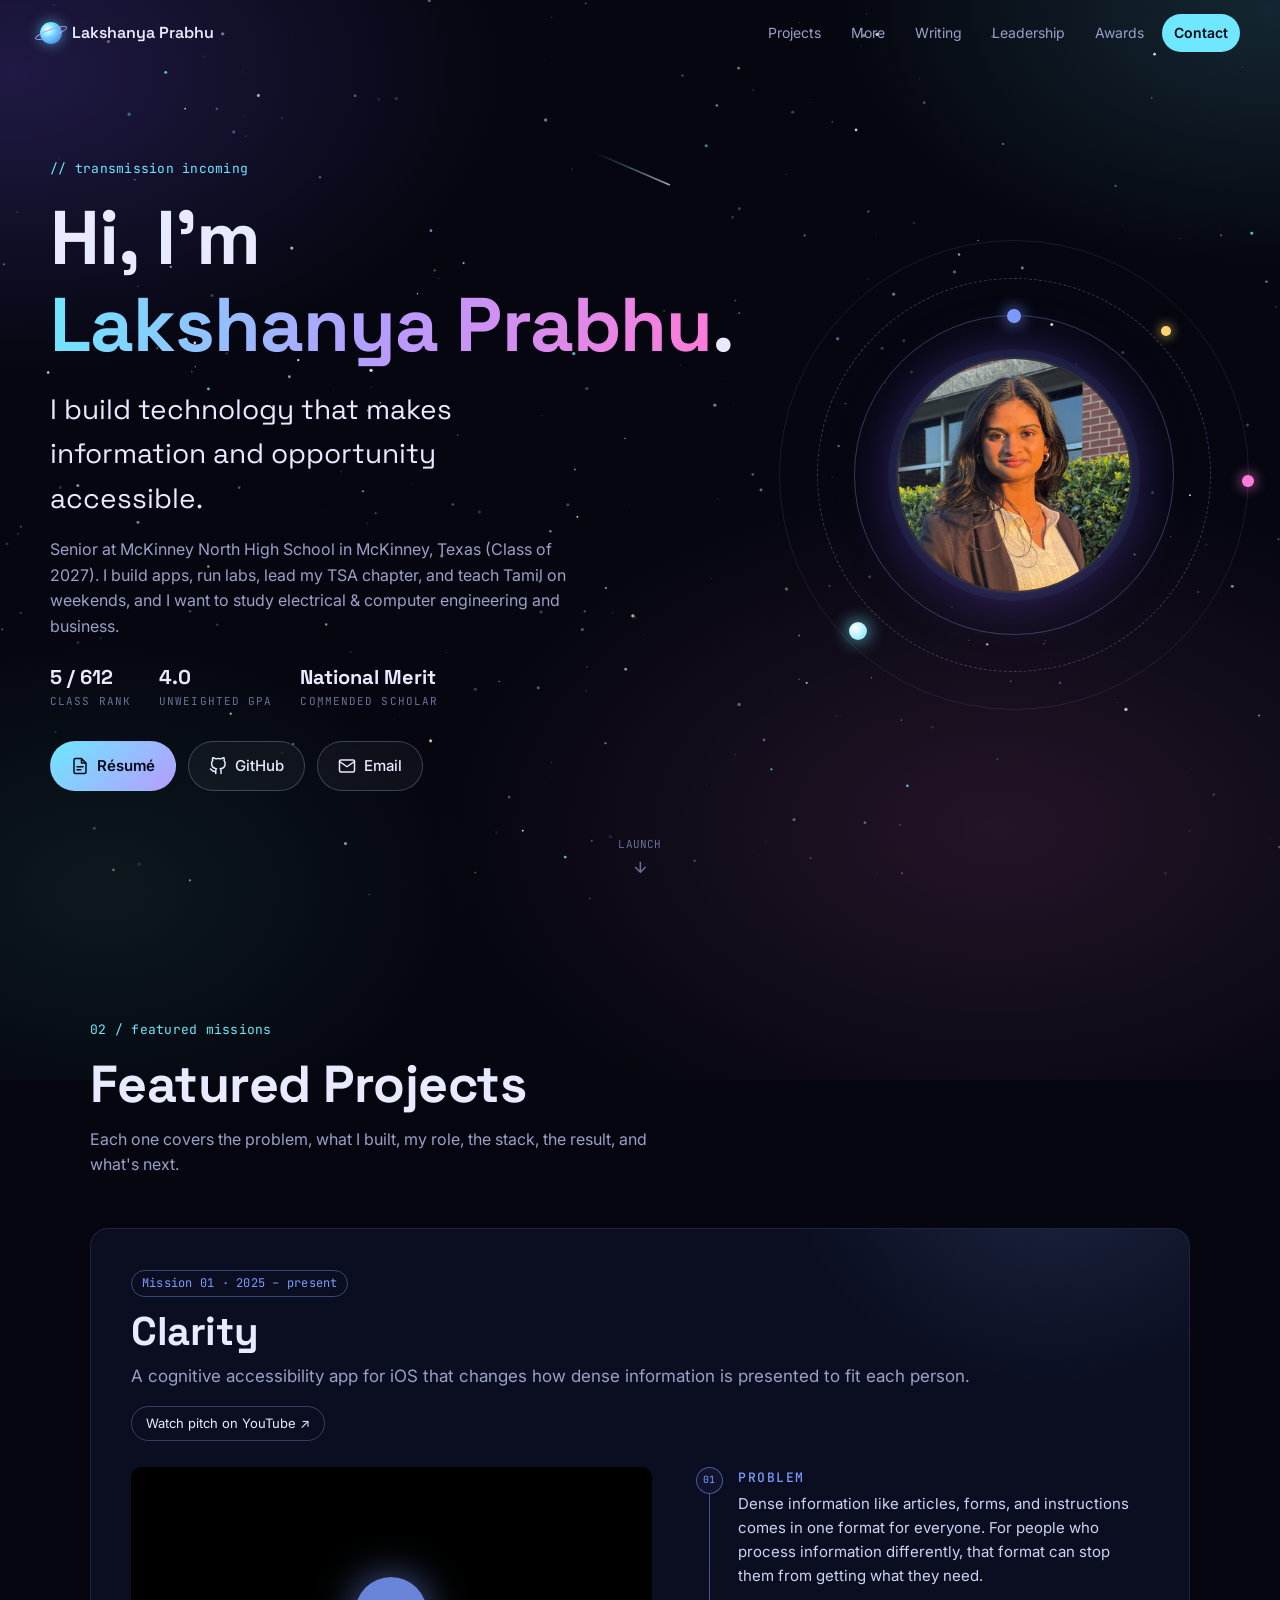
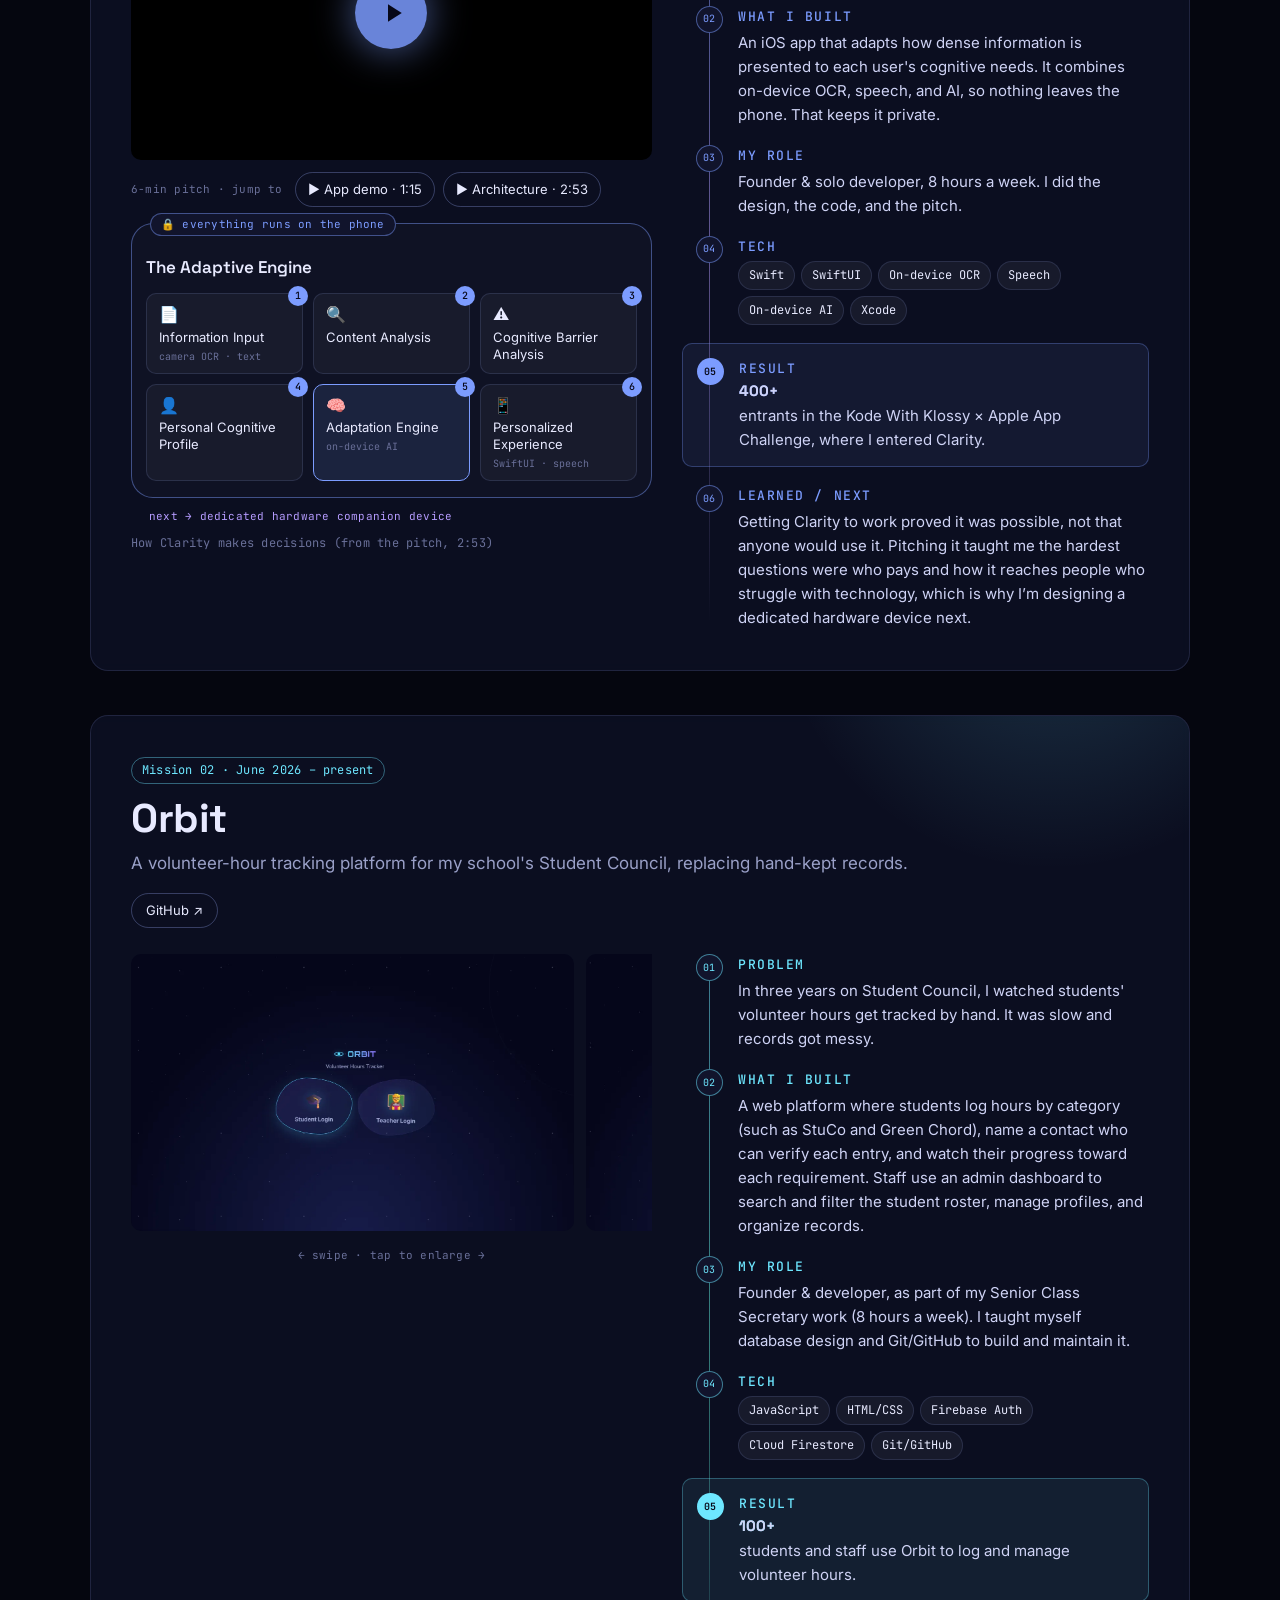
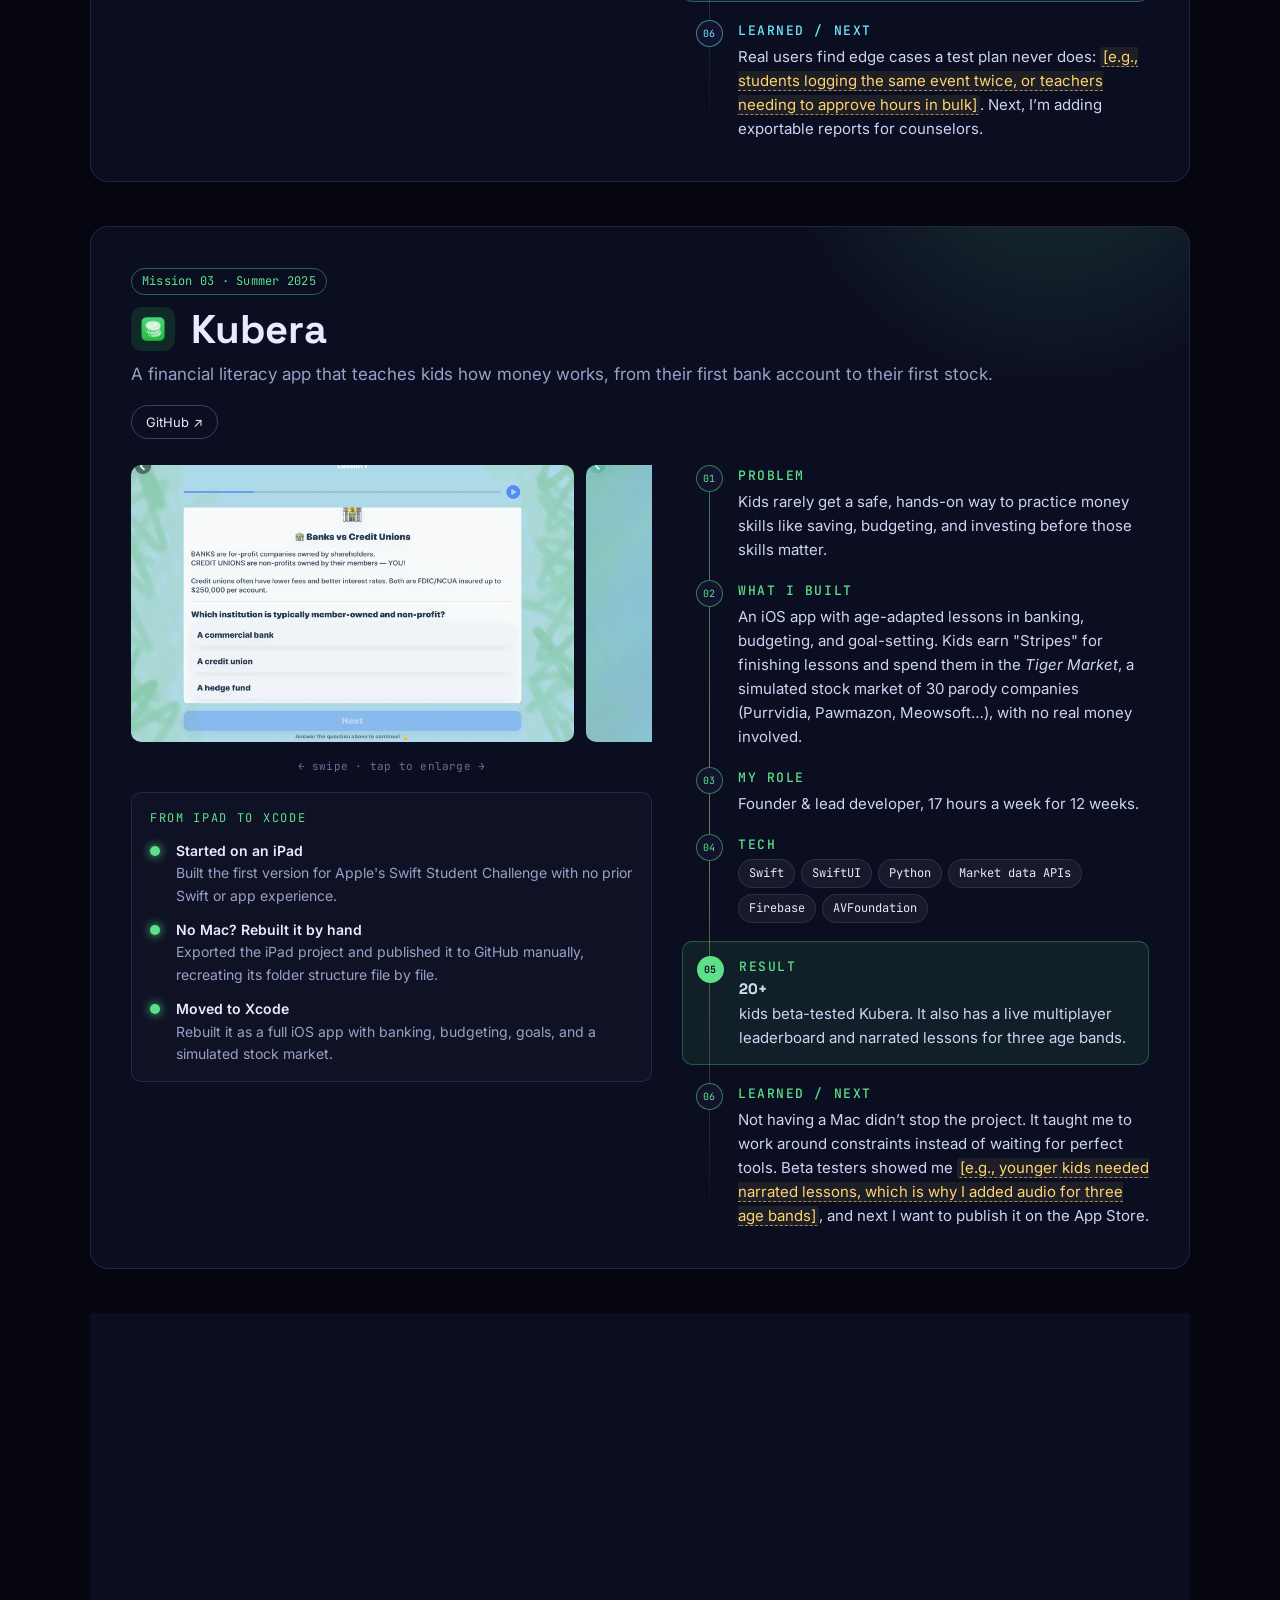
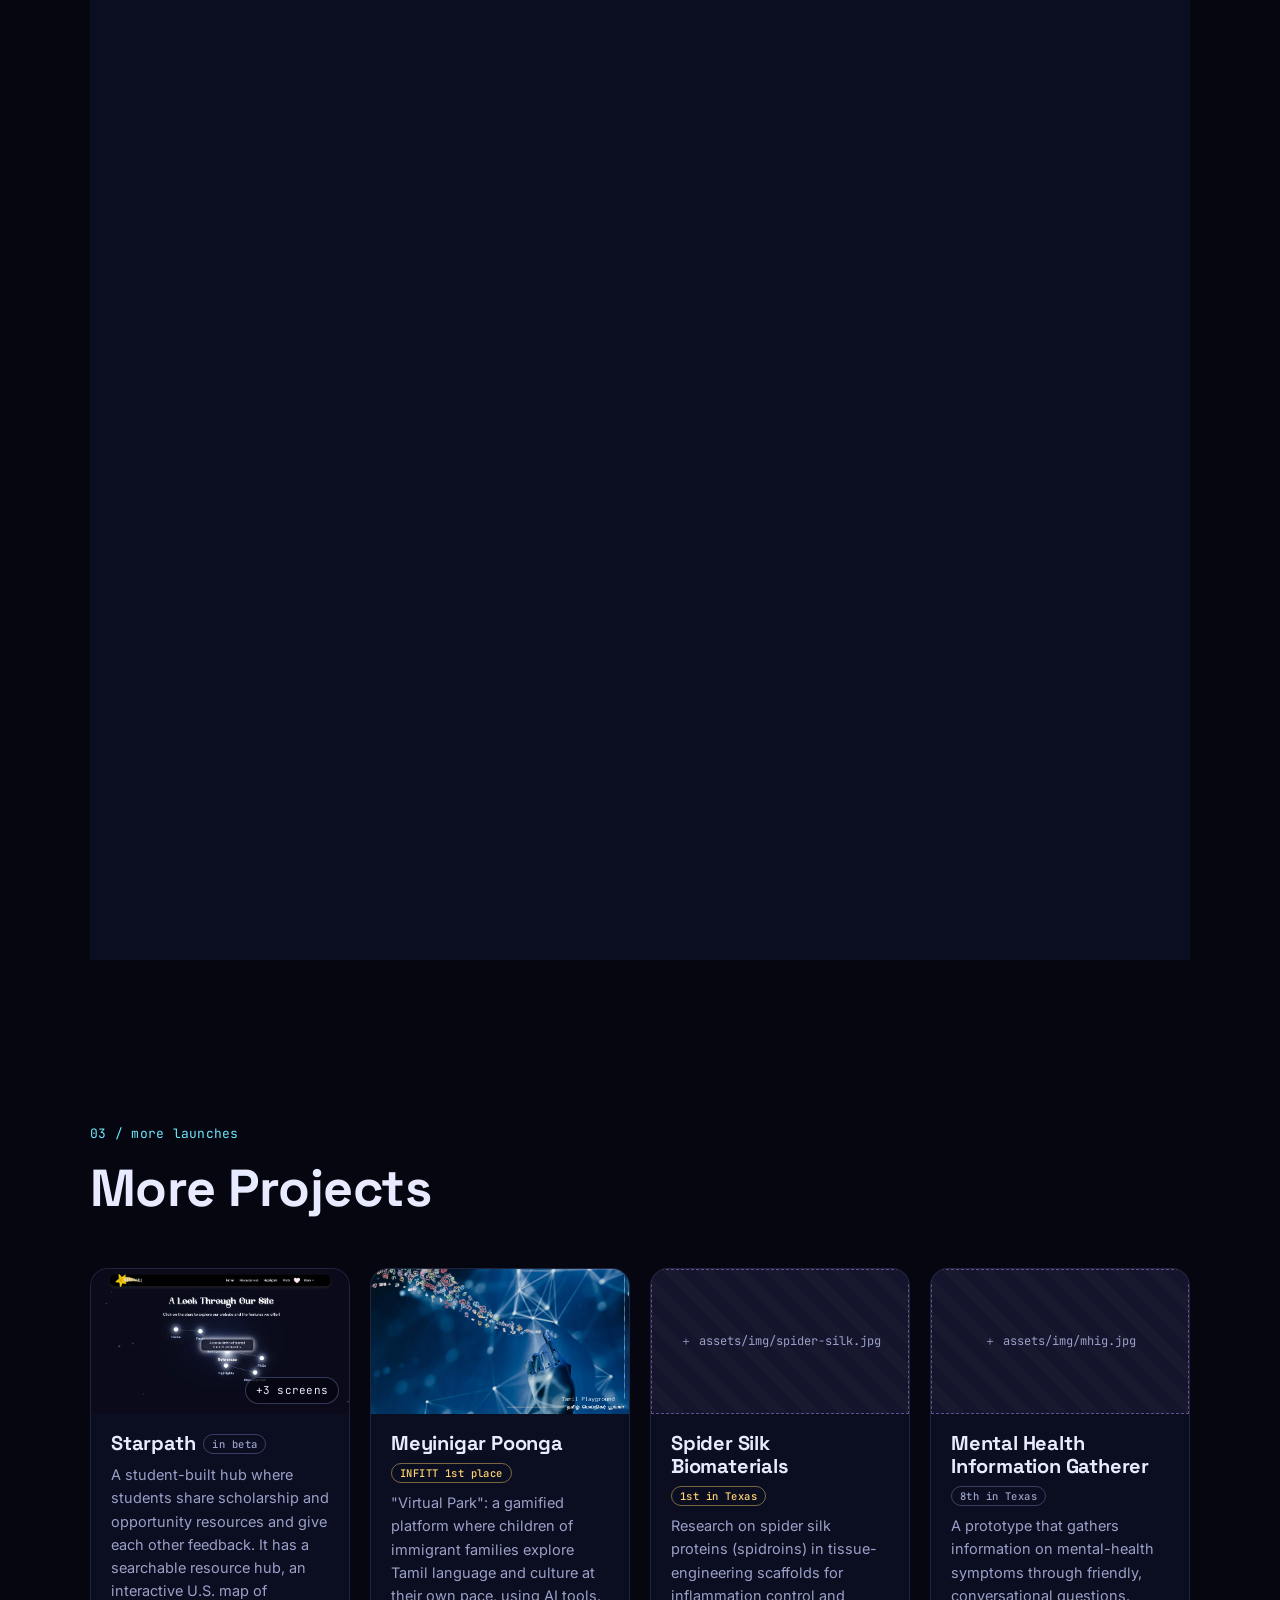
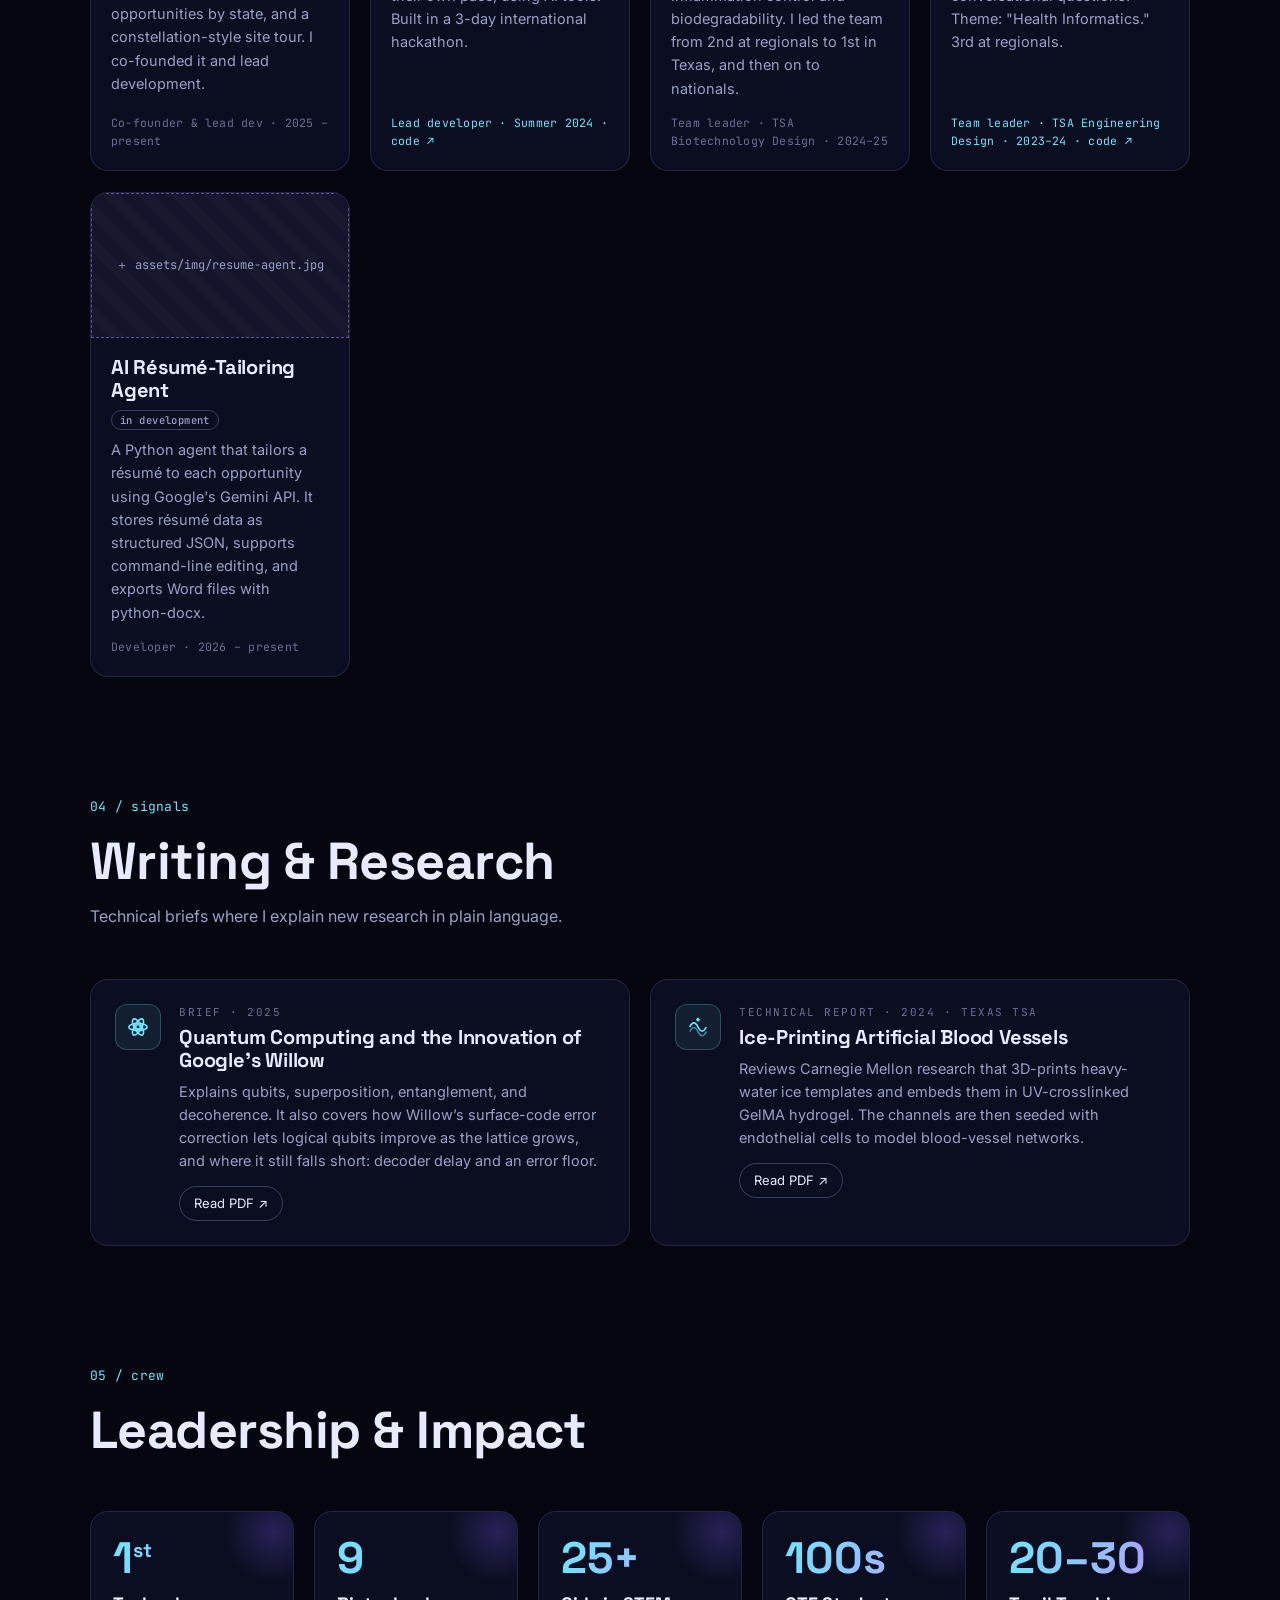
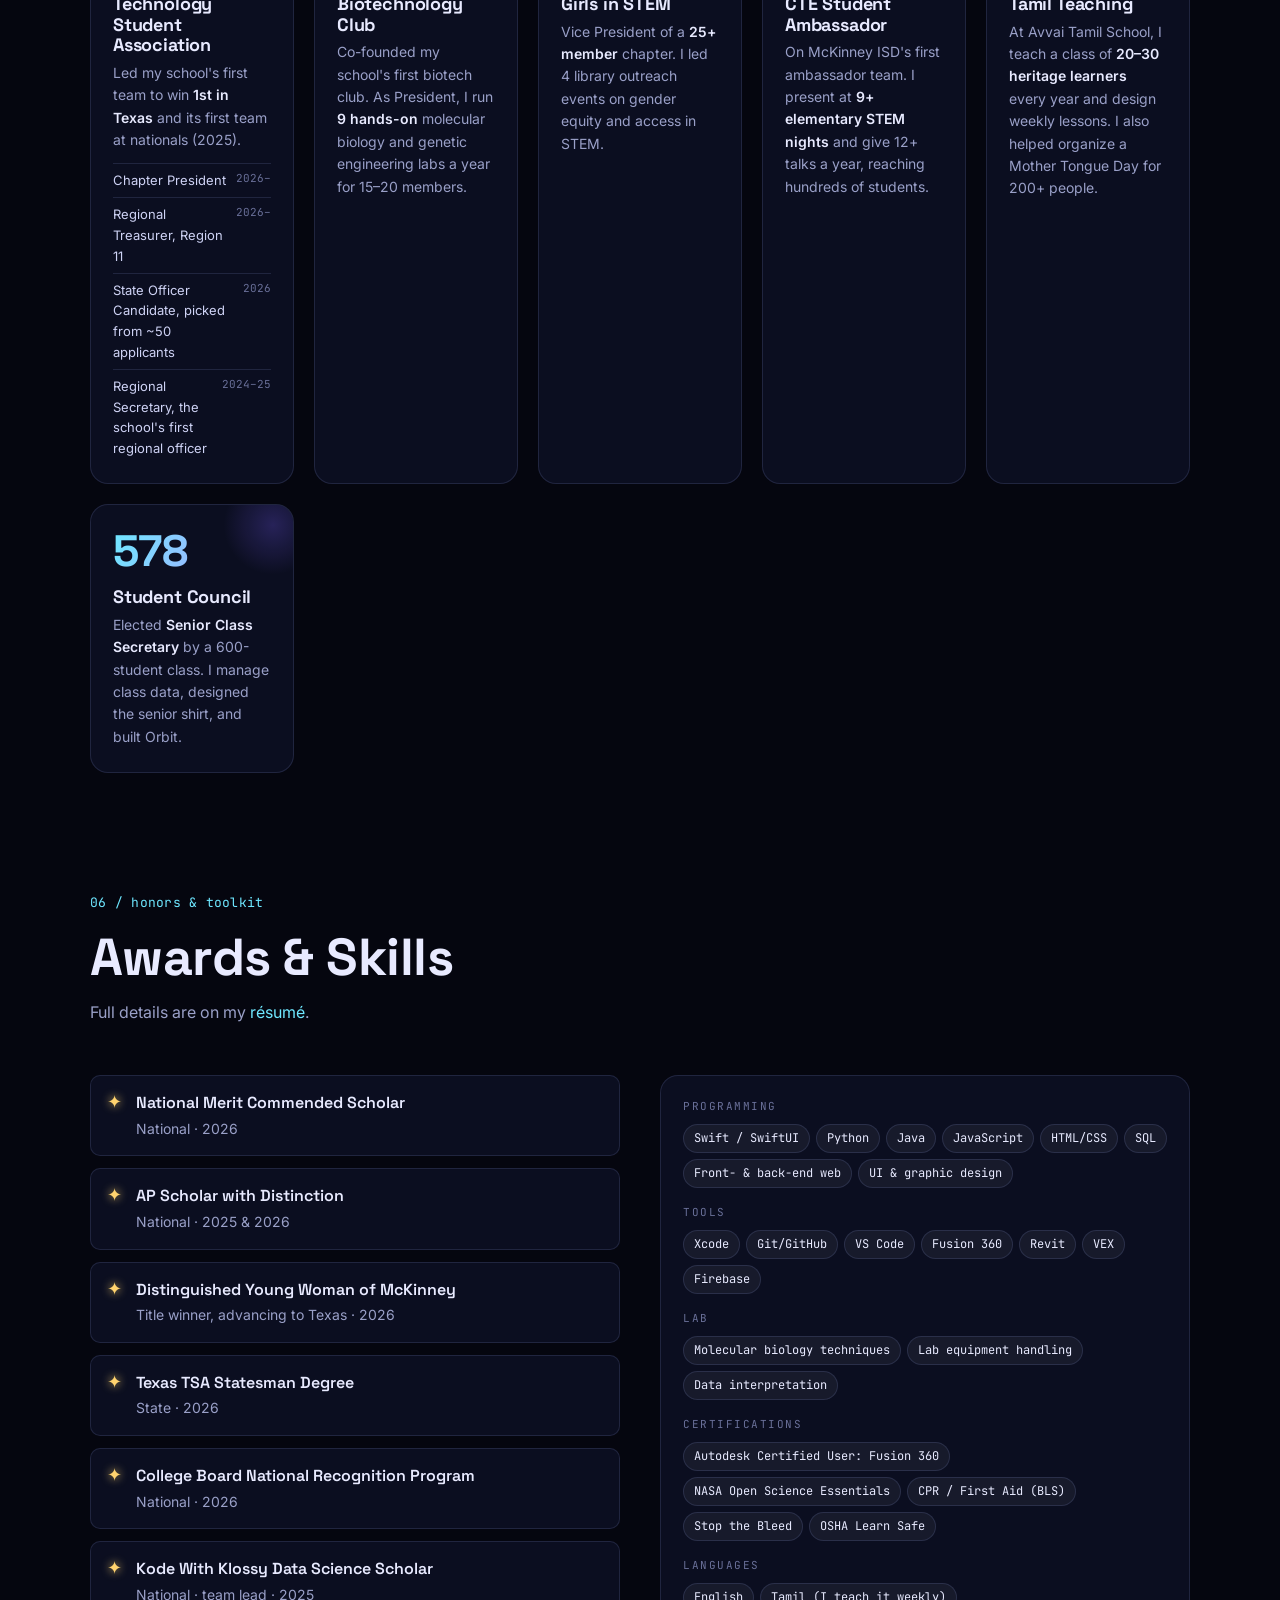
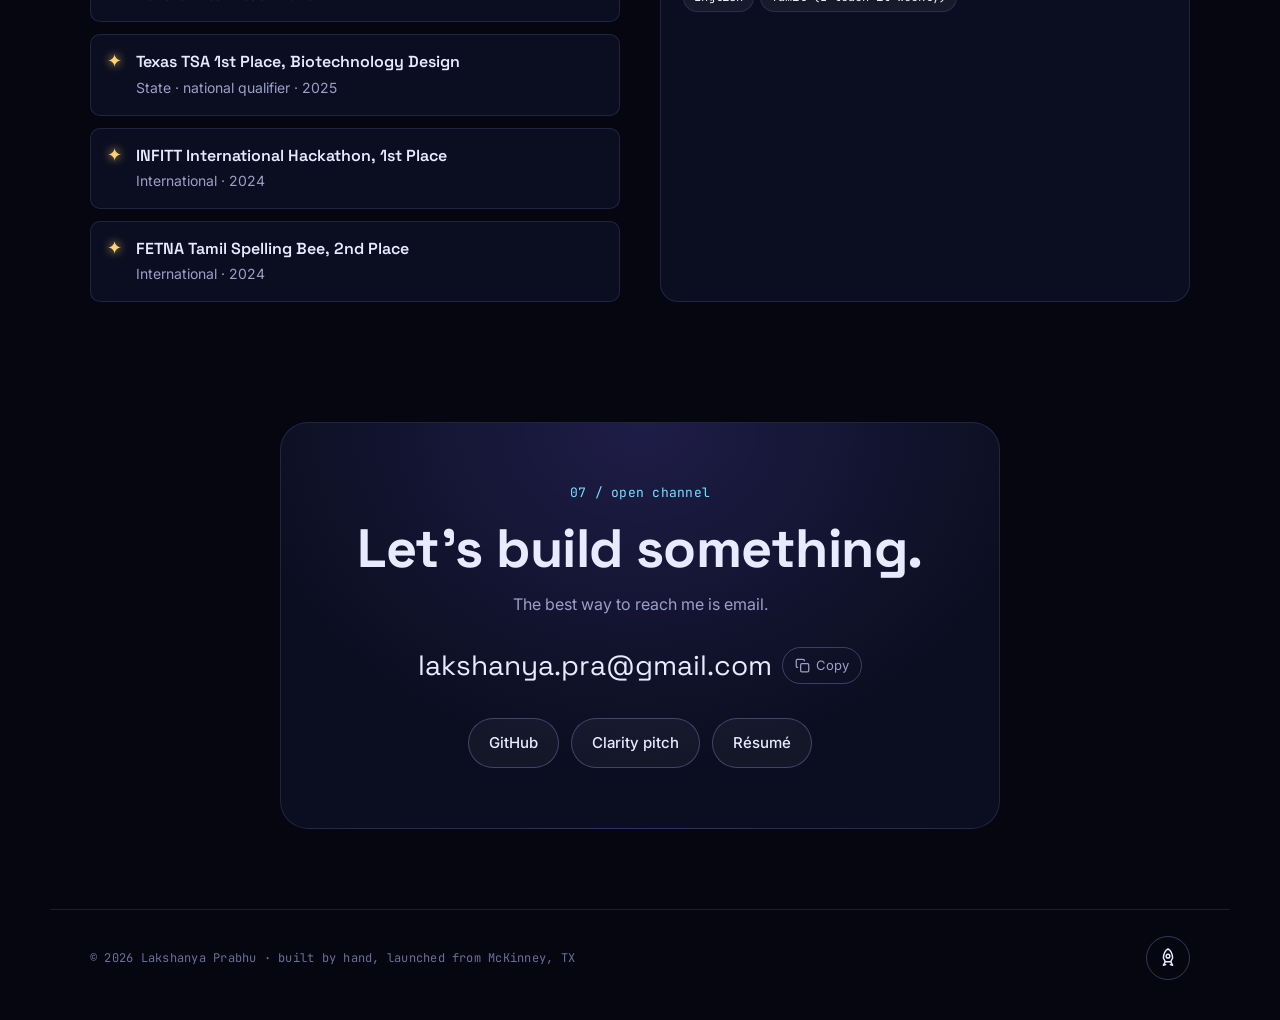
==== index.html @ 1b70d80b "ver1" ====
<!doctype html>
<html lang="en">
<head>
  <meta charset="utf-8" />
  <meta name="viewport" content="width=device-width, initial-scale=1" />
  <title>Lakshanya Prabhu · Portfolio</title>
  <meta name="description" content="Lakshanya Prabhu builds technology that makes information and opportunity accessible: Clarity, Orbit, Kubera, and more." />
  <meta property="og:title" content="Lakshanya Prabhu · Portfolio" />
  <meta property="og:description" content="I build technology that makes information and opportunity accessible." />
  <meta property="og:image" content="assets/img/og-cover.jpg" />
  <meta name="theme-color" content="#05060f" />
  <link rel="icon" href="data:image/svg+xml,<svg xmlns='http://www.w3.org/2000/svg' viewBox='0 0 32 32'><circle cx='16' cy='16' r='7' fill='%236ee7ff'/><ellipse cx='16' cy='16' rx='14' ry='4.5' fill='none' stroke='%23b69cff' stroke-width='2' transform='rotate(-20 16 16)'/></svg>" />
  <link rel="preconnect" href="https://fonts.googleapis.com" />
  <link rel="preconnect" href="https://fonts.gstatic.com" crossorigin />
  <link href="https://fonts.googleapis.com/css2?family=Space+Grotesk:wght@400;500;600;700&family=Inter:wght@400;500;600&family=JetBrains+Mono:wght@400;500&display=swap" rel="stylesheet" />
  <link rel="stylesheet" href="style.css" />
</head>
<body>
  <!--
    ============================================================
    HOW TO FINISH THIS
    ------------------------------------------------------------
    • Anything in <span class="todo">[brackets]</span> still needs you.
      Replace the text and delete the span wrapper.
      (Ctrl+F for  class="todo"  to find every one.)
    • Images: drop files into assets/img/ using the names in each
      <img src="...">. Until a file exists, the page shows a dashed
      placeholder labeled with the file name it expects.
    • PDFs go in assets/docs/ (resume.pdf, willow-brief.pdf, ...)
    ============================================================
  -->

  <canvas id="starfield" aria-hidden="true"></canvas>
  <div class="nebula" aria-hidden="true"></div>
  <div class="progress" aria-hidden="true"><span></span></div>

  <a class="skip" href="#projects">Skip to projects</a>

  <!-- ================= NAV ================= -->
  <header class="nav" id="nav">
    <a href="#about" class="brand" aria-label="Back to top">
      <span class="brand-planet"></span>
      <span class="brand-name">Lakshanya Prabhu</span>
    </a>
    <button class="nav-toggle" aria-label="Open menu" aria-expanded="false" aria-controls="nav-links">
      <span></span><span></span><span></span>
    </button>
    <nav id="nav-links" class="nav-links">
      <a href="#projects">Projects</a>
      <a href="#more">More</a>
      <a href="#writing">Writing</a>
      <a href="#leadership">Leadership</a>
      <a href="#awards">Awards</a>
      <a href="#contact" class="nav-cta">Contact</a>
    </nav>
  </header>

  <main>
    <!-- ================= 1. ABOUT / HERO ================= -->
    <section id="about" class="hero">
      <div class="hero-inner">
        <div class="hero-text">
          <p class="eyebrow mono">// transmission incoming</p>
          <h1>Hi, I'm <span class="grad">Lakshanya&nbsp;Prabhu</span>.</h1>
          <p class="tagline">I build technology that makes information and opportunity accessible.</p>
          <p class="hero-sub">
            Senior at McKinney North High School in McKinney, Texas (Class of 2027). I build apps, run labs,
            lead my TSA chapter, and teach Tamil on weekends, and I want to study electrical &amp; computer engineering and business.
          </p>
          <ul class="hero-stats">
            <li><strong>5 / 612</strong><span>class rank</span></li>
            <li><strong>4.0</strong><span>unweighted GPA</span></li>
            <li><strong>National Merit</strong><span>Commended Scholar</span></li>
          </ul>
          <div class="hero-buttons">
            <a class="btn btn-primary" href="assets/docs/resume.pdf" target="_blank" rel="noopener">
              <svg viewBox="0 0 24 24" aria-hidden="true"><path d="M14 2H6a2 2 0 0 0-2 2v16a2 2 0 0 0 2 2h12a2 2 0 0 0 2-2V8zM14 2v6h6M8 13h8M8 17h5"/></svg>
              Résumé
            </a>
            <a class="btn" href="https://github.com/Lakshanya-P" target="_blank" rel="noopener">
              <svg viewBox="0 0 24 24" aria-hidden="true"><path d="M9 19c-5 1.5-5-2.5-7-3m14 6v-3.87a3.37 3.37 0 0 0-.94-2.61c3.14-.35 6.44-1.54 6.44-7A5.44 5.44 0 0 0 20 4.77 5.07 5.07 0 0 0 19.91 1S18.73.65 16 2.48a13.38 13.38 0 0 0-7 0C6.27.65 5.09 1 5.09 1A5.07 5.07 0 0 0 5 4.77a5.44 5.44 0 0 0-1.5 3.78c0 5.42 3.3 6.61 6.44 7A3.37 3.37 0 0 0 9 18.13V22"/></svg>
              GitHub
            </a>
            <a class="btn" href="mailto:lakshanya.pra@gmail.com">
              <svg viewBox="0 0 24 24" aria-hidden="true"><path d="M4 4h16a2 2 0 0 1 2 2v12a2 2 0 0 1-2 2H4a2 2 0 0 1-2-2V6a2 2 0 0 1 2-2z"/><path d="m22 6-10 7L2 6"/></svg>
              Email
            </a>
          </div>
        </div>

        <div class="hero-visual">
          <div class="orbit-system">
            <div class="ring ring-1"><span class="moon m1" title="Clarity"></span></div>
            <div class="ring ring-2"><span class="moon m2" title="Orbit"></span><span class="moon m3" title="Kubera"></span></div>
            <div class="ring ring-3"><span class="moon m4" title="Starpath"></span></div>
            <div class="frame avatar" data-file="assets/img/profile.jpg" data-initials="LP">
              <img src="assets/img/profile.jpg" alt="Lakshanya Prabhu" width="400" height="400" />
            </div>
          </div>
        </div>
      </div>
      <a href="#projects" class="scroll-cue" aria-label="Scroll to projects">
        <span class="mono">launch</span>
        <svg viewBox="0 0 24 24" aria-hidden="true"><path d="M12 5v14M5 12l7 7 7-7"/></svg>
      </a>
    </section>

    <!-- ================= 2. FEATURED PROJECTS ================= -->
    <section id="projects" class="section">
      <div class="section-head reveal">
        <p class="eyebrow mono">02 / featured missions</p>
        <h2>Featured Projects</h2>
        <p class="section-sub">Each one covers the problem, what I built, my role, the stack, the result, and what's next.</p>
      </div>

      <!-- ---------- CLARITY ---------- -->
      <article class="case reveal" id="clarity" style="--accent:#7c9cff; --accent-2:#b69cff">
        <header class="case-head">
          <span class="mission mono">Mission 01 · 2025 – present</span>
          <h3>Clarity</h3>
          <p class="case-tag">A cognitive accessibility app for iOS that changes how dense information is presented to fit each person.</p>
          <div class="case-links">
            <a href="https://youtu.be/xhVOcf4qCKo" class="link-pill" target="_blank" rel="noopener">Watch pitch on YouTube ↗</a>
          </div>
        </header>

        <div class="case-body">
          <div class="case-media">
            <div class="frame video" data-youtube="xhVOcf4qCKo" aria-label="Clarity pitch and demo video">
              <button class="play" aria-label="Play Clarity pitch and demo">
                <svg viewBox="0 0 24 24"><path d="M8 5v14l11-7z"/></svg>
              </button>
            </div>
            <div class="chapters" role="group" aria-label="Jump to a part of the video">
              <span class="mono">6-min pitch · jump to</span>
              <button class="chapter" data-target="#clarity .video" data-start="75">▶ App demo · 1:15</button>
              <button class="chapter" data-target="#clarity .video" data-start="173">▶ Architecture · 2:53</button>
            </div>

            <!-- Architecture, drawn from the pitch. Swap for a screenshot of your slide if you prefer:
                 <div class="frame zoomable" data-file="assets/img/clarity-architecture.png"><img src="assets/img/clarity-architecture.png" alt="..."></div> -->
            <figure class="arch" aria-label="Clarity architecture: all processing stays on the phone">
              <div class="arch-device">
                <span class="arch-lock mono">🔒 everything runs on the phone</span>
                <p class="arch-title">The Adaptive Engine</p>
                <ol class="arch-steps">
                  <li><span>📄</span>Information Input<small>camera OCR · text</small></li>
                  <li><span>🔍</span>Content Analysis</li>
                  <li><span>⚠️</span>Cognitive Barrier Analysis</li>
                  <li><span>👤</span>Personal Cognitive Profile</li>
                  <li class="hl"><span>🧠</span>Adaptation Engine<small>on-device AI</small></li>
                  <li><span>📱</span>Personalized Experience<small>SwiftUI · speech</small></li>
                </ol>
              </div>
              <div class="arch-next mono">next → dedicated hardware companion device</div>
              <figcaption class="mono">How Clarity makes decisions (from the pitch, 2:53)</figcaption>
            </figure>
          </div>

          <ol class="log">
            <li><h4>Problem</h4><p>Dense information like articles, forms, and instructions comes in one format for everyone. For people who process information differently, that format can stop them from getting what they need.</p></li>
            <li><h4>What I built</h4><p>An iOS app that adapts how dense information is presented to each user's cognitive needs. It combines on-device OCR, speech, and AI, so nothing leaves the phone. That keeps it private.</p></li>
            <li><h4>My role</h4><p>Founder &amp; solo developer, 8 hours a week. I did the design, the code, and the pitch.</p></li>
            <li><h4>Tech</h4>
              <ul class="chips"><li>Swift</li><li>SwiftUI</li><li>On-device OCR</li><li>Speech</li><li>On-device AI</li><li>Xcode</li></ul>
            </li>
            <li class="result">
              <h4>Result</h4>
              <p class="stat"><span data-count="400">400</span>+</p>
              <p>entrants in the Kode With Klossy × Apple App Challenge, where I entered Clarity.</p>
            </li>
            <li><h4>Learned / next</h4><p>Getting Clarity to work proved it was possible, not that anyone would use it. Pitching it taught me the hardest questions were who pays and how it reaches people who struggle with technology, which is why I’m designing a dedicated hardware device next.</p></li>
          </ol>
        </div>
      </article>

      <!-- ---------- ORBIT ---------- -->
      <article class="case reveal" id="orbit" style="--accent:#6ee7ff; --accent-2:#5eead4">
        <header class="case-head">
          <span class="mission mono">Mission 02 · June 2026 – present</span>
          <h3>Orbit</h3>
          <p class="case-tag">A volunteer-hour tracking platform for my school's Student Council, replacing hand-kept records.</p>
          <div class="case-links">
            <a href="https://github.com/Lakshanya-P/orbit" class="link-pill" target="_blank" rel="noopener">GitHub ↗</a>
          </div>
        </header>

        <div class="case-body">
          <div class="case-media">
            <div class="gallery" tabindex="0" aria-label="Orbit screenshots">
              <div class="frame zoomable" data-file="assets/img/orbit-landing.webp"><img src="assets/img/orbit-landing.webp" alt="Orbit landing page with Student Login and Teacher Login" loading="lazy" width="1600" height="843" /></div>
              <div class="frame zoomable" data-file="assets/img/orbit-student.webp"><img src="assets/img/orbit-student.webp" alt="Orbit student dashboard with progress rings for StuCo and Green Chord hours and submission history" loading="lazy" width="1600" height="833" /></div>
              <div class="frame zoomable" data-file="assets/img/orbit-log.webp"><img src="assets/img/orbit-log.webp" alt="Orbit Log Volunteer Hours form with category, event, date, hours, organization and verifying contact" loading="lazy" width="1600" height="861" /></div>
              <div class="frame zoomable" data-file="assets/img/orbit-admin.webp"><img src="assets/img/orbit-admin.webp" alt="Orbit admin student roster filtered by grade, with student names blurred for privacy" loading="lazy" width="1600" height="832" /></div>
            </div>
            <p class="gallery-hint mono">← swipe · tap to enlarge →</p>
          </div>

          <ol class="log">
            <li><h4>Problem</h4><p>In three years on Student Council, I watched students' volunteer hours get tracked by hand. It was slow and records got messy.</p></li>
            <li><h4>What I built</h4><p>A web platform where students log hours by category (such as StuCo and Green Chord), name a contact who can verify each entry, and watch their progress toward each requirement. Staff use an admin dashboard to search and filter the student roster, manage profiles, and organize records.</p></li>
            <li><h4>My role</h4><p>Founder &amp; developer, as part of my Senior Class Secretary work (8 hours a week). I taught myself database design and Git/GitHub to build and maintain it.</p></li>
            <li><h4>Tech</h4>
              <ul class="chips"><li>JavaScript</li><li>HTML/CSS</li><li>Firebase Auth</li><li>Cloud Firestore</li><li>Git/GitHub</li></ul>
            </li>
            <li class="result">
              <h4>Result</h4>
              <p class="stat"><span data-count="100">100</span>+</p>
              <p>students and staff use Orbit to log and manage volunteer hours.</p>
            </li>
            <li><h4>Learned / next</h4><p>Real users find edge cases a test plan never does: <span class="todo">[e.g., students logging the same event twice, or teachers needing to approve hours in bulk]</span>. Next, I’m adding exportable reports for counselors.</p></li>
          </ol>
        </div>
      </article>

      <!-- ---------- KUBERA ---------- -->
      <article class="case reveal" id="kubera" style="--accent:#5ee08a; --accent-2:#ffd36e">
        <header class="case-head">
          <span class="mission mono">Mission 03 · Summer 2025</span>
          <h3><img class="case-icon" src="assets/img/kubera-icon.png" alt="" width="44" height="44" /> Kubera</h3>
          <p class="case-tag">A financial literacy app that teaches kids how money works, from their first bank account to their first stock.</p>
          <div class="case-links">
            <a href="https://github.com/Lakshanya-P/kubera" class="link-pill" target="_blank" rel="noopener">GitHub ↗</a>
          </div>
        </header>

        <div class="case-body">
          <div class="case-media">
            <div class="gallery" tabindex="0" aria-label="Kubera screenshots">
              <div class="frame zoomable" data-file="assets/img/kubera-lesson.webp"><img src="assets/img/kubera-lesson.webp" alt="Kubera lesson: Banks vs Credit Unions with a quiz question" loading="lazy" width="1600" height="1078" /></div>
              <div class="frame zoomable" data-file="assets/img/kubera-market.webp"><img src="assets/img/kubera-market.webp" alt="Kubera Tiger Market: net worth in Stripes and trending parody stocks like Purrvidia and Netpurrix" loading="lazy" width="1600" height="1080" /></div>
              <div class="frame zoomable" data-file="assets/img/kubera-tutorial.webp"><img src="assets/img/kubera-tutorial.webp" alt="Kubera narrated tutorial explaining how to read stock trends and the one-day hold rule" loading="lazy" width="1600" height="1078" /></div>
              <div class="frame zoomable" data-file="assets/img/kubera-transactions.webp"><img src="assets/img/kubera-transactions.webp" alt="Kubera transactions screen with a guide explaining real balance tracking" loading="lazy" width="1600" height="1077" /></div>
              <div class="frame zoomable" data-file="assets/img/kubera-goals.webp"><img src="assets/img/kubera-goals.webp" alt="Kubera savings goals with a progress ring and new goal form" loading="lazy" width="1600" height="1081" /></div>
            </div>
            <p class="gallery-hint mono">← swipe · tap to enlarge →</p>

            <div class="story">
              <p class="story-title mono">From iPad to Xcode</p>
              <ol class="story-steps">
                <li><span class="dot"></span><strong>Started on an iPad</strong><span>Built the first version for Apple's Swift Student Challenge with no prior Swift or app experience.</span></li>
                <li><span class="dot"></span><strong>No Mac? Rebuilt it by hand</strong><span>Exported the iPad project and published it to GitHub manually, recreating its folder structure file by file.</span></li>
                <li><span class="dot"></span><strong>Moved to Xcode</strong><span>Rebuilt it as a full iOS app with banking, budgeting, goals, and a simulated stock market.</span></li>
              </ol>
            </div>
          </div>

          <ol class="log">
            <li><h4>Problem</h4><p>Kids rarely get a safe, hands-on way to practice money skills like saving, budgeting, and investing before those skills matter.</p></li>
            <li><h4>What I built</h4><p>An iOS app with age-adapted lessons in banking, budgeting, and goal-setting. Kids earn "Stripes" for finishing lessons and spend them in the <em>Tiger Market</em>, a simulated stock market of 30 parody companies (Purrvidia, Pawmazon, Meowsoft…), with no real money involved.</p></li>
            <li><h4>My role</h4><p>Founder &amp; lead developer, 17 hours a week for 12 weeks.</p></li>
            <li><h4>Tech</h4>
              <ul class="chips"><li>Swift</li><li>SwiftUI</li><li>Python</li><li>Market data APIs</li><li>Firebase</li><li>AVFoundation</li></ul>
            </li>
            <li class="result">
              <h4>Result</h4>
              <p class="stat"><span data-count="20">20</span>+</p>
              <p>kids beta-tested Kubera. It also has a live multiplayer leaderboard and narrated lessons for three age bands.</p>
            </li>
            <li><h4>Learned / next</h4><p>Not having a Mac didn’t stop the project. It taught me to work around constraints instead of waiting for perfect tools. Beta testers showed me <span class="todo">[e.g., younger kids needed narrated lessons, which is why I added audio for three age bands]</span>, and next I want to publish it on the App Store.</p></li>
          </ol>
        </div>
      </article>

      <!-- ---------- MARS ROVER ---------- -->
      <article class="case reveal" id="rover" style="--accent:#ff8a5c; --accent-2:#ff5f6d">
        <header class="case-head">
          <span class="mission mono">Mission 04 · 2025 – 2026 · TSA Engineering Design</span>
          <h3>Mars Rover Dust Mitigation</h3>
          <p class="case-tag">A Wimshurst-inspired electrostatic generator to keep Martian dust out of rover wheel axles. Competition theme: "Tools of Scientific Discovery."</p>
        </header>

        <div class="case-body">
          <div class="case-media">
            <!-- Simplified mechanism diagram. Replace with your own drawing by swapping this <figure>
                 for: <div class="frame zoomable" data-file="assets/img/rover-diagram.png"><img src="assets/img/rover-diagram.png" alt="..."></div> -->
            <figure class="diagram rover-diagram">
              <svg viewBox="0 0 520 300" role="img" aria-label="Diagram: a VEX motor drives two counter-rotating disks through a figure-eight belt; aluminum sectors on the disks build up charge that collectors pick up to create an electric field.">
                <defs>
                  <marker id="arr" viewBox="0 0 10 10" refX="8" refY="5" markerWidth="7" markerHeight="7" orient="auto-start-reverse"><path d="M0 0L10 5L0 10z" fill="#ff8a5c"/></marker>
                </defs>
                <!-- back disk -->
                <circle cx="190" cy="140" r="100" fill="none" stroke="#5b5f8f" stroke-width="2" stroke-dasharray="4 4"/>
                <!-- front disk -->
                <circle cx="180" cy="140" r="100" fill="rgba(255,138,92,0.06)" stroke="#ff8a5c" stroke-width="2"/>
                <g fill="#c9cde8" opacity=".85">
                  <rect x="176" y="48" width="8" height="26" rx="2"/>
                  <rect x="176" y="206" width="8" height="26" rx="2"/>
                  <rect x="88" y="136" width="26" height="8" rx="2"/>
                  <rect x="246" y="136" width="26" height="8" rx="2"/>
                  <rect x="114" y="70" width="8" height="26" rx="2" transform="rotate(-45 118 83)"/>
                  <rect x="238" y="184" width="8" height="26" rx="2" transform="rotate(-45 242 197)"/>
                  <rect x="238" y="70" width="8" height="26" rx="2" transform="rotate(45 242 83)"/>
                  <rect x="114" y="184" width="8" height="26" rx="2" transform="rotate(45 118 197)"/>
                </g>
                <circle cx="180" cy="140" r="10" fill="#11142c" stroke="#ff8a5c" stroke-width="2"/>
                <!-- rotation arrows -->
                <path d="M110 40 A110 110 0 0 1 250 40" fill="none" stroke="#ff8a5c" stroke-width="1.5" marker-end="url(#arr)"/>
                <path d="M260 250 A110 110 0 0 1 120 250" fill="none" stroke="#7c80b8" stroke-width="1.5" marker-end="url(#arr)"/>
                <!-- collectors -->
                <path d="M60 140 h28 M272 140 h30" stroke="#ffd36e" stroke-width="3"/>
                <circle cx="50" cy="140" r="9" fill="#ffd36e"/>
                <circle cx="312" cy="140" r="9" fill="#ffd36e"/>
                <path d="M62 128 q125 -40 238 0" fill="none" stroke="#6ee7ff" stroke-width="1.2" stroke-dasharray="3 5"/>
                <path d="M62 152 q125 40 238 0" fill="none" stroke="#6ee7ff" stroke-width="1.2" stroke-dasharray="3 5"/>
                <!-- belt + motor -->
                <path d="M180 140 C 300 100, 380 230, 440 200 C 470 185, 470 160, 440 150 C 380 130, 300 190, 190 140" fill="none" stroke="#9aa0c8" stroke-width="1.5"/>
                <rect x="420" y="150" width="62" height="52" rx="8" fill="#11142c" stroke="#9aa0c8" stroke-width="1.5"/>
                <circle cx="440" cy="176" r="8" fill="none" stroke="#ff8a5c" stroke-width="2"/>
                <!-- labels -->
                <g font-family="JetBrains Mono, monospace" font-size="11" fill="#c9cde8">
                  <text x="330" y="40">counter-rotating disks</text>
                  <text x="330" y="56" fill="#9aa0c8">(front + back)</text>
                  <text x="6" y="64" fill="#9aa0c8">aluminum sectors ↘</text>
                  <text x="20" y="176" fill="#ffd36e">collector</text>
                  <text x="292" y="176" fill="#ffd36e">collector</text>
                  <text x="128" y="290" fill="#6ee7ff">electric field between collectors</text>
                  <text x="420" y="222">VEX motor</text>
                  <text x="356" y="112" fill="#9aa0c8">figure-8 belt</text>
                  <text x="356" y="126" fill="#9aa0c8">(3D-printed pulleys)</text>
                </g>
              </svg>
              <figcaption class="mono">How it works (simplified). The figure-8 belt spins the disks in opposite directions.</figcaption>
            </figure>
            <div class="gallery tiles" aria-label="Rover design process photos">
              <div class="frame zoomable" data-file="assets/img/rover-sketch.webp"><img src="assets/img/rover-sketch.webp" alt="Hand-drawn early sketch of the generator: CD-sized disk on a center axle between two supports, with dimensions and a question mark over the drive" loading="lazy" width="1200" height="1600" /></div>
              <div class="frame zoomable" data-file="assets/img/rover-v1.jpg: first prototype"><img src="assets/img/rover-v1.jpg" alt="First prototype (v1)" loading="lazy" /></div>
              <div class="frame zoomable" data-file="assets/img/rover-v2.jpg: final prototype"><img src="assets/img/rover-v2.jpg" alt="Final prototype" loading="lazy" /></div>
            </div>
            <p class="gallery-hint mono">sketch → v1 → final · tap to enlarge</p>
          </div>

          <ol class="log">
            <li><h4>Problem</h4><p>Martian dust gets into rover wheel axles, where it wears down moving parts on missions that can't be repaired.</p></li>
            <li><h4>What I built</h4><p>A Wimshurst-inspired electrostatic generator with counter-rotating disks carrying aluminum sectors. A VEX motor drives them through 3D-printed pulleys and a figure-eight belt.</p></li>
            <li><h4>My role</h4><p>Team leader &amp; prototype engineer: I led the design and built the prototype.</p></li>
            <li><h4>Tech</h4>
              <ul class="chips"><li>Electrostatics</li><li>Wimshurst machine</li><li>VEX motor</li><li>3D printing</li><li>Belt drive</li></ul>
            </li>
            <li class="result">
              <h4>Result</h4>
              <p class="stat"><span data-count="3">3</span> fixes</p>
              <p>to spacing, collectors, and isolation turned a low-charge first build into a prototype that generated an electric field. That showed the charge-generation mechanism works.</p>
            </li>
            <li><h4>Learned / next</h4><p>A machine that spins isn’t the same as one that works. The failed first build taught me to test each subsystem’s output early instead of only at the end. Next, I’d measure field strength and how much dust it actually repels.</p></li>
          </ol>
        </div>

        <!-- Failure → redesign -->
        <div class="iteration">
          <div class="iter-card fail">
            <span class="iter-label mono">v1 · failed</span>
            <p>The first prototype spun, but it produced too little charge to be useful.</p>
          </div>
          <div class="iter-arrow" aria-hidden="true">→</div>
          <div class="iter-card why">
            <span class="iter-label mono">diagnosis</span>
            <p>We tested each part separately and found charge was leaking through the frame, and the collectors sat too far from the disks to pick up charge. That pointed us to spacing, collector placement, and isolation.</p>
          </div>
          <div class="iter-arrow" aria-hidden="true">→</div>
          <div class="iter-card win">
            <span class="iter-label mono">final · what changed</span>
            <p>Adjusted <strong>disk spacing</strong>, moved the <strong>collectors</strong>, and improved <strong>electrical isolation</strong>. The final prototype generated an electric field.</p>
          </div>
        </div>
      </article>
    </section>

    <!-- ================= 3. MORE PROJECTS ================= -->
    <section id="more" class="section">
      <div class="section-head reveal">
        <p class="eyebrow mono">03 / more launches</p>
        <h2>More Projects</h2>
      </div>

      <div class="grid cards">
        <!-- No public link yet: when Starpath has one, change <article> to <a href="..."> -->
        <article class="card reveal" data-gallery>
          <div class="frame card-img zoomable" data-file="assets/img/starpath-nav.webp">
            <img src="assets/img/starpath-nav.webp" alt="Starpath's constellation-style site tour: click the stars to explore" loading="lazy" width="1600" height="838" />
            <span class="more-shots mono">+3 screens</span>
          </div>
          <div hidden>
            <img data-src="assets/img/starpath-hub.webp" alt="Starpath resource hub: searchable grid of scholarships, internships and programs, filterable by state and grade" />
            <img data-src="assets/img/starpath-map.webp" alt="Starpath interactive U.S. map showing opportunities by state" />
            <img data-src="assets/img/starpath-welcome.webp" alt="Starpath welcome page" />
          </div>
          <div class="card-body">
            <h3>Starpath <span class="badge">in beta</span></h3>
            <p>A student-built hub where students share scholarship and opportunity resources and give each other feedback. It has a searchable resource hub, an interactive U.S. map of opportunities by state, and a constellation-style site tour. I co-founded it and lead development.</p>
            <span class="card-meta mono">Co-founder &amp; lead dev · 2025 – present</span>
          </div>
        </article>

        <a class="card reveal" href="https://github.com/Lakshanya-P/tamil_virtual_park" target="_blank" rel="noopener">
          <div class="frame card-img" data-file="assets/img/meyinigar-poonga.jpg"><img src="assets/img/meyinigar-poonga.jpg" alt="Meyinigar Poonga title screen: Tamil letters flowing toward a robotic hand" loading="lazy" /></div>
          <div class="card-body">
            <h3>Meyinigar Poonga <span class="badge gold">INFITT 1st place</span></h3>
            <p>"Virtual Park": a gamified platform where children of immigrant families explore Tamil language and culture at their own pace, using AI tools. Built in a 3-day international hackathon.</p>
            <span class="card-meta mono">Lead developer · Summer 2024 · code ↗</span>
          </div>
        </a>

        <article class="card reveal">
          <div class="frame card-img" data-file="assets/img/spider-silk.jpg"><img src="assets/img/spider-silk.jpg" alt="Spider silk biomaterials project display" loading="lazy" /></div>
          <div class="card-body">
            <h3>Spider Silk Biomaterials <span class="badge gold">1st in Texas</span></h3>
            <p>Research on spider silk proteins (spidroins) in tissue-engineering scaffolds for inflammation control and biodegradability. I led the team from 2nd at regionals to 1st in Texas, and then on to nationals.</p>
            <span class="card-meta mono">Team leader · TSA Biotechnology Design · 2024–25</span>
          </div>
        </article>

        <a class="card reveal" href="https://github.com/Lakshanya-P/mhig" target="_blank" rel="noopener">
          <div class="frame card-img" data-file="assets/img/mhig.jpg"><img src="assets/img/mhig.jpg" alt="Mental Health Information Gatherer prototype" loading="lazy" /></div>
          <div class="card-body">
            <h3>Mental Health Information Gatherer <span class="badge">8th in Texas</span></h3>
            <p>A prototype that gathers information on mental-health symptoms through friendly, conversational questions. Theme: "Health Informatics." 3rd at regionals.</p>
            <span class="card-meta mono">Team leader · TSA Engineering Design · 2023–24 · code ↗</span>
          </div>
        </a>

        <article class="card reveal">
          <div class="frame card-img" data-file="assets/img/resume-agent.jpg"><img src="assets/img/resume-agent.jpg" alt="AI résumé-tailoring agent running in a terminal" loading="lazy" /></div>
          <div class="card-body">
            <h3>AI Résumé-Tailoring Agent <span class="badge">in development</span></h3>
            <p>A Python agent that tailors a résumé to each opportunity using Google's Gemini API. It stores résumé data as structured JSON, supports command-line editing, and exports Word files with python-docx.</p>
            <span class="card-meta mono">Developer · 2026 – present</span>
          </div>
        </article>
      </div>
    </section>

    <!-- ================= 4. WRITING & RESEARCH ================= -->
    <section id="writing" class="section">
      <div class="section-head reveal">
        <p class="eyebrow mono">04 / signals</p>
        <h2>Writing &amp; Research</h2>
        <p class="section-sub">Technical briefs where I explain new research in plain language.</p>
      </div>

      <div class="grid docs">
        <article class="doc reveal">
          <div class="doc-icon" aria-hidden="true">
            <svg viewBox="0 0 24 24"><circle cx="12" cy="12" r="2.5"/><ellipse cx="12" cy="12" rx="10" ry="4"/><ellipse cx="12" cy="12" rx="10" ry="4" transform="rotate(60 12 12)"/><ellipse cx="12" cy="12" rx="10" ry="4" transform="rotate(120 12 12)"/></svg>
          </div>
          <div>
            <p class="doc-kind mono">Brief · 2025</p>
            <h3>Quantum Computing and the Innovation of Google’s Willow</h3>
            <p>Explains qubits, superposition, entanglement, and decoherence. It also covers how Willow’s surface-code error correction lets logical qubits improve as the lattice grows, and where it still falls short: decoder delay and an error floor.</p>
            <a class="link-pill" href="assets/docs/willow-brief.pdf" target="_blank" rel="noopener">Read PDF ↗</a>
          </div>
        </article>
        <article class="doc reveal">
          <div class="doc-icon" aria-hidden="true">
            <svg viewBox="0 0 24 24"><path d="M3 12c3-6 6-6 9 0s6 6 9 0"/><path d="M3 17c3-6 6-6 9 0s6 6 9 0" opacity=".5"/><path d="M12 2v4M10 4h4"/></svg>
          </div>
          <div>
            <p class="doc-kind mono">Technical report · 2024 · Texas TSA</p>
            <h3>Ice-Printing Artificial Blood Vessels</h3>
            <p>Reviews Carnegie Mellon research that 3D-prints heavy-water ice templates and embeds them in UV-crosslinked GelMA hydrogel. The channels are then seeded with endothelial cells to model blood-vessel networks.</p>
            <a class="link-pill" href="assets/docs/ice-printing-brief.pdf" target="_blank" rel="noopener">Read PDF ↗</a>
          </div>
        </article>
      </div>
    </section>

    <!-- ================= 5. LEADERSHIP & IMPACT ================= -->
    <section id="leadership" class="section">
      <div class="section-head reveal">
        <p class="eyebrow mono">05 / crew</p>
        <h2>Leadership &amp; Impact</h2>
      </div>

      <div class="grid impact">
        <article class="impact-card reveal">
          <p class="impact-num"><span data-count="1">1</span><sup>st</sup></p>
          <h3>Technology Student Association</h3>
          <p>Led my school's first team to win <strong>1st in Texas</strong> and its first team at nationals (2025).</p>
          <ul class="roles">
            <li>Chapter President <span>2026–</span></li>
            <li>Regional Treasurer, Region 11 <span>2026–</span></li>
            <li>State Officer Candidate, picked from ~50 applicants <span>2026</span></li>
            <li>Regional Secretary, the school's first regional officer <span>2024–25</span></li>
          </ul>
        </article>
        <article class="impact-card reveal">
          <p class="impact-num"><span data-count="9">9</span></p>
          <h3>Biotechnology Club</h3>
          <p>Co-founded my school's first biotech club. As President, I run <strong>9 hands-on</strong> molecular biology and genetic engineering labs a year for 15–20 members.</p>
        </article>
        <article class="impact-card reveal">
          <p class="impact-num"><span data-count="25">25</span>+</p>
          <h3>Girls in STEM</h3>
          <p>Vice President of a <strong>25+ member</strong> chapter. I led 4 library outreach events on gender equity and access in STEM.</p>
        </article>
        <article class="impact-card reveal">
          <p class="impact-num">100s</p>
          <h3>CTE Student Ambassador</h3>
          <p>On McKinney ISD's first ambassador team. I present at <strong>9+ elementary STEM nights</strong> and give 12+ talks a year, reaching hundreds of students.</p>
        </article>
        <article class="impact-card reveal">
          <p class="impact-num"><span data-count="20">20</span>–<span data-count="30">30</span></p>
          <h3>Tamil Teaching</h3>
          <p>At Avvai Tamil School, I teach a class of <strong>20–30 heritage learners</strong> every year and design weekly lessons. I also helped organize a Mother Tongue Day for 200+ people.</p>
        </article>
        <article class="impact-card reveal">
          <p class="impact-num"><span data-count="600">600</span></p>
          <h3>Student Council</h3>
          <p>Elected <strong>Senior Class Secretary</strong> by a 600-student class. I manage class data, designed the senior shirt, and built Orbit.</p>
        </article>
      </div>
    </section>

    <!-- ================= 6. AWARDS & SKILLS ================= -->
    <section id="awards" class="section">
      <div class="section-head reveal">
        <p class="eyebrow mono">06 / honors &amp; toolkit</p>
        <h2>Awards &amp; Skills</h2>
        <p class="section-sub">Full details are on my <a href="assets/docs/resume.pdf" target="_blank" rel="noopener">résumé</a>.</p>
      </div>

      <div class="awards-wrap">
        <ul class="awards reveal">
          <li><span class="star" aria-hidden="true">✦</span><div><strong>National Merit Commended Scholar</strong><span>National · 2026</span></div></li>
          <li><span class="star" aria-hidden="true">✦</span><div><strong>AP Scholar with Distinction</strong><span>National · 2025 &amp; 2026</span></div></li>
          <li><span class="star" aria-hidden="true">✦</span><div><strong>Distinguished Young Woman of McKinney</strong><span>Title winner, advancing to Texas · 2026</span></div></li>
          <li><span class="star" aria-hidden="true">✦</span><div><strong>Texas TSA Statesman Degree</strong><span>State · 2026</span></div></li>
          <li><span class="star" aria-hidden="true">✦</span><div><strong>College Board National Recognition Program</strong><span>National · 2026</span></div></li>
          <li><span class="star" aria-hidden="true">✦</span><div><strong>Kode With Klossy Data Science Scholar</strong><span>National · team lead · 2025</span></div></li>
          <li><span class="star" aria-hidden="true">✦</span><div><strong>Texas TSA 1st Place, Biotechnology Design</strong><span>State · national qualifier · 2025</span></div></li>
          <li><span class="star" aria-hidden="true">✦</span><div><strong>INFITT International Hackathon, 1st Place</strong><span>International · 2024</span></div></li>
          <li><span class="star" aria-hidden="true">✦</span><div><strong>FETNA Tamil Spelling Bee, 2nd Place</strong><span>International · 2024</span></div></li>
        </ul>

        <div class="skills reveal">
          <p class="skills-label mono">programming</p>
          <ul class="chips"><li>Swift / SwiftUI</li><li>Python</li><li>Java</li><li>JavaScript</li><li>HTML/CSS</li><li>SQL</li><li>Front- &amp; back-end web</li><li>UI &amp; graphic design</li></ul>
          <p class="skills-label mono">tools</p>
          <ul class="chips"><li>Xcode</li><li>Git/GitHub</li><li>VS Code</li><li>Fusion 360</li><li>Revit</li><li>VEX</li><li>Firebase</li></ul>
          <p class="skills-label mono">lab</p>
          <ul class="chips"><li>Molecular biology techniques</li><li>Lab equipment handling</li><li>Data interpretation</li></ul>
          <p class="skills-label mono">certifications</p>
          <ul class="chips"><li>Autodesk Certified User: Fusion 360</li><li>NASA Open Science Essentials</li><li>CPR / First Aid (BLS)</li><li>Stop the Bleed</li><li>OSHA Learn Safe</li></ul>
          <p class="skills-label mono">languages</p>
          <ul class="chips"><li>English</li><li>Tamil (I teach it weekly)</li></ul>
        </div>
      </div>
    </section>

    <!-- ================= 7. CONTACT ================= -->
    <section id="contact" class="section contact">
      <div class="contact-inner reveal">
        <p class="eyebrow mono">07 / open channel</p>
        <h2>Let's build something.</h2>
        <p class="section-sub">The best way to reach me is email.</p>
        <div class="email-row">
          <a class="email" href="mailto:lakshanya.pra@gmail.com">lakshanya.pra@gmail.com</a>
          <button class="copy" data-copy="lakshanya.pra@gmail.com" aria-label="Copy email address">
            <svg viewBox="0 0 24 24" aria-hidden="true"><rect x="9" y="9" width="13" height="13" rx="2"/><path d="M5 15H4a2 2 0 0 1-2-2V4a2 2 0 0 1 2-2h9a2 2 0 0 1 2 2v1"/></svg>
            <span>Copy</span>
          </button>
        </div>
        <div class="hero-buttons center">
          <a class="btn" href="https://github.com/Lakshanya-P" target="_blank" rel="noopener">GitHub</a>
          <a class="btn" href="https://youtu.be/xhVOcf4qCKo" target="_blank" rel="noopener">Clarity pitch</a>
          <a class="btn" href="assets/docs/resume.pdf" target="_blank" rel="noopener">Résumé</a>
          <!-- Add LinkedIn if you have one:
          <a class="btn" href="https://www.linkedin.com/in/YOUR-HANDLE" target="_blank" rel="noopener">LinkedIn</a> -->
        </div>
      </div>
    </section>
  </main>

  <footer class="footer">
    <p class="mono">© <span id="year"></span> Lakshanya Prabhu · built by hand, launched from McKinney, TX</p>
    <button class="to-top" aria-label="Back to top">
      <svg viewBox="0 0 24 24" aria-hidden="true"><path d="M12 2c3 2 5 6 5 10l-2 4H9l-2-4c0-4 2-8 5-10z"/><circle cx="12" cy="10" r="2"/><path d="M9 16l-2 4 3-1M15 16l2 4-3-1"/></svg>
    </button>
  </footer>

  <div class="lightbox" id="lightbox" role="dialog" aria-modal="true" aria-label="Enlarged image" hidden>
    <button class="lb-close" aria-label="Close">×</button>
    <button class="lb-nav lb-prev" aria-label="Previous image">‹</button>
    <img alt="" />
    <button class="lb-nav lb-next" aria-label="Next image">›</button>
    <p class="lb-caption mono"></p>
  </div>

  <script src="script.js" defer></script>
</body>
</html>
---- style.css ----
/* =========================================================
   Space portfolio: styles
   Colors live in :root. Each case study sets its own
   --accent / --accent-2 inline in index.html.
   ========================================================= */

:root {
  --bg: #05060f;
  --bg-2: #0a0c1d;
  --panel: rgba(18, 22, 48, 0.55);
  --panel-solid: #11142c;
  --line: rgba(160, 175, 255, 0.14);
  --line-strong: rgba(160, 175, 255, 0.3);
  --text: #e8eaff;
  --muted: #9aa0c8;
  --dim: #6a7099;
  --cyan: #6ee7ff;
  --violet: #b69cff;
  --pink: #ff7ad9;
  --gold: #ffd36e;
  --accent: var(--cyan);
  --accent-2: var(--violet);
  --radius: 18px;
  --radius-sm: 10px;
  --maxw: 1180px;
  --font-head: "Space Grotesk", system-ui, sans-serif;
  --font-body: "Inter", system-ui, -apple-system, "Segoe UI", sans-serif;
  --font-mono: "JetBrains Mono", ui-monospace, Consolas, monospace;
  --ease: cubic-bezier(.2, .8, .2, 1);
}

*, *::before, *::after { box-sizing: border-box; }
html { scroll-behavior: smooth; scroll-padding-top: 80px; -webkit-text-size-adjust: 100%; }
body {
  margin: 0;
  background: var(--bg);
  color: var(--text);
  font-family: var(--font-body);
  font-size: 16px;
  line-height: 1.6;
  overflow-x: hidden;
  -webkit-font-smoothing: antialiased;
}
img, video, svg { display: block; max-width: 100%; }
a { color: var(--cyan); text-decoration: none; }
a:hover { text-decoration: underline; text-underline-offset: 3px; }
h1, h2, h3, h4 { font-family: var(--font-head); line-height: 1.15; margin: 0; letter-spacing: -0.01em; }
p { margin: 0; }
ul, ol { margin: 0; padding: 0; list-style: none; }
button { font: inherit; color: inherit; background: none; border: 0; cursor: pointer; }
.mono { font-family: var(--font-mono); letter-spacing: 0.02em; }
:focus-visible { outline: 2px solid var(--cyan); outline-offset: 3px; border-radius: 6px; }

.skip {
  position: absolute; left: -999px; top: 8px; z-index: 100;
  background: var(--cyan); color: var(--bg); padding: 8px 14px; border-radius: 8px;
}
.skip:focus { left: 8px; }

/* Placeholder marker: delete <span class="todo"> wrappers as you fill in */
.todo {
  color: var(--gold);
  background: rgba(255, 211, 110, 0.08);
  border-bottom: 1px dashed rgba(255, 211, 110, 0.6);
  border-radius: 3px;
  padding: 0 3px;
}

/* ---------- Background layers ---------- */
#starfield {
  position: fixed; inset: 0; width: 100%; height: 100%;
  z-index: -2; pointer-events: none;
}
.nebula {
  position: fixed; inset: -20%; z-index: -3; pointer-events: none;
  background:
    radial-gradient(40% 35% at 15% 20%, rgba(124, 92, 255, 0.22), transparent 70%),
    radial-gradient(35% 30% at 85% 15%, rgba(110, 231, 255, 0.14), transparent 70%),
    radial-gradient(45% 40% at 70% 80%, rgba(255, 122, 217, 0.12), transparent 70%),
    radial-gradient(30% 30% at 20% 85%, rgba(94, 234, 212, 0.08), transparent 70%),
    var(--bg);
  animation: drift 60s ease-in-out infinite alternate;
}
@keyframes drift { to { transform: translate3d(3%, -2%, 0) rotate(3deg); } }

.progress { position: fixed; top: 0; left: 0; right: 0; height: 2px; z-index: 60; }
.progress span {
  display: block; height: 100%; width: 100%;
  transform-origin: left; transform: scaleX(0);
  background: linear-gradient(90deg, var(--cyan), var(--violet), var(--pink));
  box-shadow: 0 0 12px var(--cyan);
}

/* ---------- Nav ---------- */
.nav {
  position: fixed; top: 0; left: 0; right: 0; z-index: 50;
  display: flex; align-items: center; justify-content: space-between;
  padding: 14px clamp(16px, 4vw, 40px);
  transition: background .3s, backdrop-filter .3s, border-color .3s;
  border-bottom: 1px solid transparent;
}
.nav.scrolled {
  background: rgba(5, 6, 15, 0.72);
  backdrop-filter: blur(14px); -webkit-backdrop-filter: blur(14px);
  border-bottom-color: var(--line);
}
.brand { display: flex; align-items: center; gap: 10px; color: var(--text); font-family: var(--font-head); font-weight: 600; }
.brand:hover { text-decoration: none; }
.brand-planet {
  width: 22px; height: 22px; border-radius: 50%; position: relative;
  background: radial-gradient(circle at 35% 35%, #fff, var(--cyan) 35%, #3b5bdb 100%);
  box-shadow: 0 0 14px rgba(110, 231, 255, 0.6);
}
.brand-planet::after {
  content: ""; position: absolute; inset: 7px -6px;
  border: 1.5px solid var(--violet); border-radius: 50%; transform: rotate(-20deg);
}
.nav-links { display: flex; gap: 6px; align-items: center; }
.nav-links a {
  color: var(--muted); font-size: 14px; padding: 8px 12px; border-radius: 999px;
  transition: color .2s, background .2s;
}
.nav-links a:hover, .nav-links a.active { color: var(--text); background: rgba(255,255,255,0.06); text-decoration: none; }
.nav-links .nav-cta { color: var(--bg); background: var(--cyan); font-weight: 600; }
.nav-links .nav-cta:hover, .nav-links .nav-cta.active { background: #9ff0ff; color: var(--bg); }
.nav-toggle { display: none; width: 40px; height: 40px; position: relative; }
.nav-toggle span {
  position: absolute; left: 10px; right: 10px; height: 2px; background: var(--text); border-radius: 2px;
  transition: transform .3s var(--ease), opacity .2s;
}
.nav-toggle span:nth-child(1) { top: 13px; }
.nav-toggle span:nth-child(2) { top: 19px; }
.nav-toggle span:nth-child(3) { top: 25px; }
.nav-toggle[aria-expanded="true"] span:nth-child(1) { transform: translateY(6px) rotate(45deg); }
.nav-toggle[aria-expanded="true"] span:nth-child(2) { opacity: 0; }
.nav-toggle[aria-expanded="true"] span:nth-child(3) { transform: translateY(-6px) rotate(-45deg); }

/* ---------- Buttons ---------- */
.btn {
  display: inline-flex; align-items: center; gap: 8px;
  padding: 12px 20px; border-radius: 999px;
  border: 1px solid var(--line-strong);
  background: rgba(255, 255, 255, 0.04);
  color: var(--text); font-weight: 500; font-size: 15px;
  transition: transform .2s var(--ease), border-color .2s, background .2s, box-shadow .2s;
}
.btn svg { width: 18px; height: 18px; fill: none; stroke: currentColor; stroke-width: 2; stroke-linecap: round; stroke-linejoin: round; }
.btn:hover { text-decoration: none; transform: translateY(-2px); border-color: var(--cyan); box-shadow: 0 6px 24px rgba(110, 231, 255, 0.18); }
.btn-primary {
  background: linear-gradient(135deg, var(--cyan), var(--violet));
  color: #070818; border-color: transparent; font-weight: 600;
}
.btn-primary:hover { box-shadow: 0 8px 30px rgba(182, 156, 255, 0.4); }
.link-pill {
  display: inline-flex; align-items: center; padding: 6px 14px; border-radius: 999px;
  border: 1px solid var(--line-strong); color: var(--text); font-size: 13px;
  transition: border-color .2s, color .2s, background .2s;
}
.link-pill:hover { text-decoration: none; border-color: var(--accent); color: var(--accent); background: color-mix(in srgb, var(--accent) 10%, transparent); }

/* ---------- Hero ---------- */
.hero {
  min-height: 100vh; min-height: 100svh;
  display: flex; flex-direction: column; justify-content: center;
  padding: 110px clamp(16px, 4vw, 40px) 60px; position: relative;
}
.hero-inner {
  max-width: var(--maxw); margin: 0 auto; width: 100%;
  display: grid; grid-template-columns: 1.25fr 1fr; gap: clamp(30px, 5vw, 70px); align-items: center;
}
.eyebrow { color: var(--cyan); font-size: 13px; text-transform: lowercase; margin-bottom: 14px; }
.hero h1 { font-size: clamp(40px, 7vw, 76px); font-weight: 700; }
.grad {
  background: linear-gradient(100deg, var(--cyan), var(--violet) 50%, var(--pink));
  -webkit-background-clip: text; background-clip: text; color: transparent;
}
.tagline { font-family: var(--font-head); font-size: clamp(20px, 2.6vw, 28px); margin-top: 18px; color: var(--text); max-width: 30ch; }
.hero-sub { color: var(--muted); margin-top: 16px; max-width: 52ch; }
.hero-buttons { display: flex; flex-wrap: wrap; gap: 12px; margin-top: 30px; }
.hero-buttons.center { justify-content: center; }

.hero-visual { display: grid; place-items: center; }
.orbit-system { position: relative; width: min(420px, 80vw); aspect-ratio: 1; }
.ring {
  position: absolute; border: 1px solid var(--line-strong); border-radius: 50%;
  animation: spin linear infinite;
}
.ring-1 { inset: 12%; animation-duration: 18s; }
.ring-2 { inset: 3%; animation-duration: 30s; animation-direction: reverse; border-style: dashed; }
.ring-3 { inset: -6%; animation-duration: 46s; border-color: rgba(160,175,255,0.12); }
@keyframes spin { to { transform: rotate(360deg); } }
.moon { position: absolute; border-radius: 50%; }
.m1 { width: 14px; height: 14px; top: -7px; left: calc(50% - 7px); background: #7c9cff; box-shadow: 0 0 16px #7c9cff; }
.m2 { width: 18px; height: 18px; bottom: 8%; left: 8%; background: radial-gradient(circle at 35% 35%, #fff, var(--cyan)); box-shadow: 0 0 18px var(--cyan); }
.m3 { width: 10px; height: 10px; top: 12%; right: 10%; background: var(--gold); box-shadow: 0 0 12px var(--gold); }
.m4 { width: 12px; height: 12px; top: 50%; right: -6px; background: var(--pink); box-shadow: 0 0 14px var(--pink); }
.avatar.frame {
  position: absolute; inset: 22%; border-radius: 50%; overflow: hidden;
  border: 2px solid rgba(255,255,255,0.15);
  box-shadow: 0 0 0 8px rgba(110,231,255,0.05), 0 0 60px rgba(124,92,255,0.45);
  aspect-ratio: auto;
}
.avatar img { width: 100%; height: 100%; object-fit: cover; }
.orbit-system .avatar.missing::after { content: attr(data-initials); font-family: var(--font-head); font-size: clamp(36px, 7vw, 64px); color: var(--text); border: 0; }
.orbit-system .avatar.missing { border: 2px solid rgba(255,255,255,0.15); background: radial-gradient(circle at 35% 30%, #3b3f8f, #151838 70%); }

.scroll-cue {
  position: absolute; bottom: 24px; left: 50%; transform: translateX(-50%);
  display: flex; flex-direction: column; align-items: center; gap: 4px;
  color: var(--dim); font-size: 11px; text-transform: uppercase; letter-spacing: .2em;
}
.scroll-cue svg { width: 18px; height: 18px; stroke: currentColor; fill: none; stroke-width: 2; animation: bob 2s ease-in-out infinite; }
.scroll-cue:hover { color: var(--cyan); text-decoration: none; }
@keyframes bob { 50% { transform: translateY(5px); } }

/* ---------- Sections ---------- */
.section { max-width: var(--maxw); margin: 0 auto; padding: clamp(70px, 10vw, 120px) clamp(16px, 4vw, 40px) 0; }
.section-head { margin-bottom: clamp(30px, 5vw, 50px); }
.section-head h2 { font-size: clamp(32px, 5vw, 52px); }
.section-sub { color: var(--muted); margin-top: 12px; max-width: 60ch; }

/* ---------- Media frames (with missing-file placeholder) ---------- */
.frame {
  position: relative; border-radius: var(--radius-sm); overflow: hidden;
  background: rgba(255,255,255,0.03); aspect-ratio: 16 / 10;
}
.frame img { width: 100%; height: 100%; object-fit: cover; }
.frame.missing img { display: none; }
.frame.missing {
  display: grid; place-items: center;
  border: 1.5px dashed color-mix(in srgb, var(--accent) 45%, transparent);
  background:
    repeating-linear-gradient(45deg, transparent 0 12px, rgba(255,255,255,0.015) 12px 24px),
    color-mix(in srgb, var(--accent) 5%, transparent);
}
.frame.missing::after {
  content: "＋ " attr(data-file);
  font-family: var(--font-mono); font-size: 12px; color: var(--muted);
  padding: 12px; text-align: center; word-break: break-word;
}
.zoomable:not(.missing) { cursor: zoom-in; }
.zoomable:not(.missing) img { transition: transform .5s var(--ease); }
.zoomable:not(.missing):hover img { transform: scale(1.04); }

.video { aspect-ratio: 16 / 9; background: #000 center / cover no-repeat; }
.video iframe { position: absolute; inset: 0; width: 100%; height: 100%; border: 0; }
.video .play {
  position: absolute; inset: 0; margin: auto; width: 72px; height: 72px; border-radius: 50%;
  background: color-mix(in srgb, var(--accent) 85%, transparent);
  display: grid; place-items: center; box-shadow: 0 0 40px color-mix(in srgb, var(--accent) 60%, transparent);
  transition: transform .2s var(--ease);
}
.video .play:hover { transform: scale(1.08); }
.video .play svg { width: 30px; height: 30px; fill: #070818; margin-left: 4px; }
.video.missing .play { display: none; }
.video.missing { aspect-ratio: 16 / 9; }

/* ---------- Case studies ---------- */
.case {
  position: relative;
  background: var(--panel);
  border: 1px solid var(--line);
  border-radius: var(--radius);
  padding: clamp(20px, 3.5vw, 40px);
  margin-bottom: clamp(28px, 4vw, 44px);
  backdrop-filter: blur(6px); -webkit-backdrop-filter: blur(6px);
  overflow: hidden;
}
.case::before {
  content: ""; position: absolute; top: -40%; right: -15%; width: 55%; aspect-ratio: 1; pointer-events: none;
  background: radial-gradient(circle, color-mix(in srgb, var(--accent) 18%, transparent), transparent 65%);
}
.case-head { position: relative; margin-bottom: 26px; }
.mission {
  display: inline-block; font-size: 12px; color: var(--accent);
  border: 1px solid color-mix(in srgb, var(--accent) 40%, transparent);
  padding: 3px 10px; border-radius: 999px; margin-bottom: 12px;
}
.case-head h3 { font-size: clamp(28px, 4vw, 40px); }
.case-tag { color: var(--muted); margin-top: 8px; font-size: 17px; }
.case-links { display: flex; flex-wrap: wrap; gap: 8px; margin-top: 16px; }
.case-body { position: relative; display: grid; grid-template-columns: 1.15fr 1fr; gap: clamp(24px, 4vw, 44px); align-items: start; }
.case-media { display: flex; flex-direction: column; gap: 16px; min-width: 0; }
.diagram { margin: 0; }
.diagram figcaption { color: var(--dim); font-size: 12px; margin-top: 8px; }

.gallery {
  display: flex; gap: 12px; overflow-x: auto; scroll-snap-type: x mandatory;
  padding-bottom: 6px; scrollbar-width: thin; scrollbar-color: var(--line-strong) transparent;
}
.gallery .frame { flex: 0 0 85%; scroll-snap-align: start; }
.phone-gallery .frame.phone { flex: 0 0 42%; aspect-ratio: 9 / 19.5; border-radius: 22px; border: 3px solid #23264a; }
.gallery-hint { color: var(--dim); font-size: 11px; text-align: center; margin-top: -6px; }

/* Mission log: the problem → next steps timeline */
.log { counter-reset: step; position: relative; display: flex; flex-direction: column; gap: 18px; }
.log::before {
  content: ""; position: absolute; left: 13px; top: 8px; bottom: 8px; width: 1px;
  background: linear-gradient(var(--accent), var(--accent-2), transparent);
  opacity: .5;
}
.log > li { position: relative; padding-left: 42px; counter-increment: step; }
.log > li::before {
  content: counter(step, decimal-leading-zero);
  position: absolute; left: 0; top: 0; width: 27px; height: 27px; border-radius: 50%;
  display: grid; place-items: center;
  font-family: var(--font-mono); font-size: 10px; color: var(--accent);
  background: var(--panel-solid); border: 1px solid color-mix(in srgb, var(--accent) 50%, transparent);
}
.log h4 { font-size: 13px; text-transform: uppercase; letter-spacing: .12em; color: var(--accent); font-family: var(--font-mono); font-weight: 500; margin: 4px 0 6px; }
.log p { color: #cfd3f5; font-size: 15px; }
.log .result {
  background: color-mix(in srgb, var(--accent) 8%, transparent);
  border: 1px solid color-mix(in srgb, var(--accent) 30%, transparent);
  border-radius: var(--radius-sm); padding: 14px 16px 14px 56px; margin-left: -14px;
}
.log .result::before { left: 14px; top: 14px; background: var(--accent); color: #070818; font-weight: 600; }
.stat {
  font-family: var(--font-head); font-weight: 700; font-size: clamp(40px, 5vw, 54px); line-height: 1;
  background: linear-gradient(120deg, var(--accent), var(--accent-2));
  -webkit-background-clip: text; background-clip: text; color: transparent;
  margin: 2px 0 6px;
}
.stat .todo { -webkit-text-fill-color: var(--gold); }

.chips { display: flex; flex-wrap: wrap; gap: 6px; }
.chips li {
  font-family: var(--font-mono); font-size: 12px; padding: 4px 10px; border-radius: 999px;
  background: rgba(255,255,255,0.05); border: 1px solid var(--line); color: var(--text);
}
.chips li.todo { color: var(--gold); border-style: dashed; border-color: rgba(255,211,110,.5); }

/* Kubera story */
.story { border: 1px solid var(--line); border-radius: var(--radius-sm); padding: 16px 18px; background: rgba(255,255,255,0.02); }
.story-title { color: var(--accent); font-size: 12px; text-transform: uppercase; letter-spacing: .14em; margin-bottom: 12px; }
.story-steps { display: grid; gap: 12px; }
.story-steps li { display: grid; grid-template-columns: 14px 1fr; column-gap: 12px; font-size: 14px; color: var(--muted); }
.story-steps strong { color: var(--text); font-weight: 600; grid-column: 2; }
.story-steps li > span:last-child { grid-column: 2; }
.story-steps .dot { grid-row: 1 / span 2; width: 10px; height: 10px; margin-top: 6px; border-radius: 50%; background: var(--accent); box-shadow: 0 0 10px var(--accent); }

/* Rover iteration strip */
.iteration {
  position: relative; display: grid; grid-template-columns: 1fr auto 1fr auto 1fr; gap: 12px; align-items: stretch;
  margin-top: 30px; padding-top: 26px; border-top: 1px dashed var(--line-strong);
}
.iter-card { border-radius: var(--radius-sm); padding: 16px; border: 1px solid var(--line); background: rgba(255,255,255,0.025); font-size: 14px; color: #cfd3f5; }
.iter-label { display: block; font-size: 11px; text-transform: uppercase; letter-spacing: .12em; margin-bottom: 8px; }
.iter-card.fail { border-color: rgba(255, 95, 109, .45); }
.iter-card.fail .iter-label { color: #ff5f6d; }
.iter-card.why .iter-label { color: var(--gold); }
.iter-card.win { border-color: rgba(94, 234, 212, .45); }
.iter-card.win .iter-label { color: #5eead4; }
.iter-arrow { align-self: center; color: var(--dim); font-size: 22px; }

/* ---------- More projects ---------- */
.grid { display: grid; gap: 20px; }
.cards { grid-template-columns: repeat(auto-fill, minmax(260px, 1fr)); }
.card {
  --accent: var(--violet);
  display: flex; flex-direction: column; color: var(--text);
  background: var(--panel); border: 1px solid var(--line); border-radius: var(--radius);
  overflow: hidden; transition: border-color .3s, box-shadow .3s, transform .3s var(--ease);
  transform-style: preserve-3d; will-change: transform;
}
.card:hover { text-decoration: none; border-color: var(--line-strong); box-shadow: 0 20px 50px rgba(0,0,0,0.4), 0 0 30px rgba(124,92,255,0.15); }
.card-img { border-radius: 0; aspect-ratio: 16 / 9; }
.card-body { padding: 18px 20px 20px; display: flex; flex-direction: column; gap: 8px; flex: 1; }
.card h3 { font-size: 20px; display: flex; flex-wrap: wrap; align-items: center; gap: 8px; }
.card p { color: var(--muted); font-size: 14.5px; }
.card-link { margin-top: auto; padding-top: 6px; color: var(--cyan); font-size: 12px; }
.badge {
  font-family: var(--font-mono); font-size: 10.5px; font-weight: 500; letter-spacing: .04em;
  padding: 3px 8px; border-radius: 999px; border: 1px solid var(--line-strong); color: var(--muted);
}
.badge.gold { color: var(--gold); border-color: rgba(255, 211, 110, .45); }

/* ---------- Writing ---------- */
.docs { grid-template-columns: repeat(auto-fit, minmax(300px, 1fr)); }
.doc {
  display: grid; grid-template-columns: auto 1fr; gap: 18px;
  background: var(--panel); border: 1px solid var(--line); border-radius: var(--radius); padding: 24px;
}
.doc-icon { width: 46px; height: 46px; border-radius: 12px; display: grid; place-items: center; background: rgba(110,231,255,0.08); border: 1px solid rgba(110,231,255,0.25); }
.doc-icon svg { width: 22px; height: 22px; stroke: var(--cyan); fill: none; stroke-width: 1.8; }
.doc-kind { color: var(--dim); font-size: 11px; text-transform: uppercase; letter-spacing: .14em; }
.doc h3 { font-size: 20px; margin: 4px 0 8px; }
.doc p:not(.doc-kind) { color: var(--muted); font-size: 14.5px; margin-bottom: 14px; }

/* ---------- Leadership ---------- */
.impact { grid-template-columns: repeat(auto-fit, minmax(200px, 1fr)); }
.impact-card {
  background: var(--panel); border: 1px solid var(--line); border-radius: var(--radius); padding: 24px 22px;
  position: relative; overflow: hidden; transition: border-color .3s, transform .3s var(--ease);
}
.impact-card:hover { border-color: var(--line-strong); transform: translateY(-4px); }
.impact-card::after {
  content: ""; position: absolute; right: -30px; top: -30px; width: 100px; height: 100px; border-radius: 50%;
  background: radial-gradient(circle, rgba(124,92,255,0.25), transparent 70%);
}
.impact-num {
  font-family: var(--font-head); font-weight: 700; font-size: 44px; line-height: 1;
  background: linear-gradient(120deg, var(--cyan), var(--violet));
  -webkit-background-clip: text; background-clip: text; color: transparent; margin-bottom: 14px;
}
.impact-num sup { font-size: .45em; }
.impact-num .todo { -webkit-text-fill-color: var(--gold); font-size: 32px; }
.impact-card h3 { font-size: 18px; margin-bottom: 6px; }
.impact-card p:not(.impact-num) { color: var(--muted); font-size: 14px; }

/* ---------- Awards & skills ---------- */
.awards-wrap { display: grid; grid-template-columns: 1fr 1fr; gap: clamp(20px, 4vw, 40px); }
.awards { display: grid; gap: 12px; align-content: start; }
.awards li {
  display: flex; gap: 14px; align-items: flex-start; padding: 14px 16px;
  background: var(--panel); border: 1px solid var(--line); border-radius: var(--radius-sm);
}
.awards .star { color: var(--gold); font-size: 18px; line-height: 1.3; text-shadow: 0 0 10px var(--gold); }
.awards strong { display: block; font-family: var(--font-head); font-weight: 600; }
.awards li div > span { color: var(--muted); font-size: 14px; }
.skills { background: var(--panel); border: 1px solid var(--line); border-radius: var(--radius); padding: 22px; }
.skills-label { color: var(--dim); font-size: 11px; text-transform: uppercase; letter-spacing: .14em; margin: 16px 0 8px; }
.skills-label:first-child { margin-top: 0; }

/* ---------- Contact ---------- */
.contact { text-align: center; padding-bottom: 40px; }
.contact-inner {
  max-width: 720px; margin: 0 auto; padding: clamp(30px, 6vw, 60px) clamp(18px, 4vw, 40px);
  border: 1px solid var(--line); border-radius: 28px; position: relative; overflow: hidden;
  background: radial-gradient(80% 120% at 50% 0%, rgba(124,92,255,0.18), transparent 70%), var(--panel);
}
.contact h2 { font-size: clamp(32px, 5.5vw, 54px); }
.contact .section-sub { margin: 12px auto 0; }
.email-row { display: flex; justify-content: center; align-items: center; flex-wrap: wrap; gap: 10px; margin-top: 26px; }
.email { font-family: var(--font-head); font-size: clamp(18px, 3.4vw, 28px); color: var(--text); word-break: break-all; }
.copy {
  display: inline-flex; align-items: center; gap: 6px; padding: 7px 12px; border-radius: 999px;
  border: 1px solid var(--line-strong); font-size: 13px; color: var(--muted); transition: color .2s, border-color .2s;
}
.copy svg { width: 15px; height: 15px; fill: none; stroke: currentColor; stroke-width: 2; }
.copy:hover, .copy.done { color: var(--cyan); border-color: var(--cyan); }

/* ---------- Footer ---------- */
.footer {
  max-width: var(--maxw); margin: 40px auto 0; padding: 26px clamp(16px, 4vw, 40px) 40px;
  display: flex; justify-content: space-between; align-items: center; gap: 16px;
  color: var(--dim); font-size: 12px; border-top: 1px solid var(--line);
}
.to-top {
  width: 44px; height: 44px; border-radius: 50%; border: 1px solid var(--line-strong);
  display: grid; place-items: center; transition: border-color .2s, transform .3s var(--ease);
}
.to-top svg { width: 22px; height: 22px; fill: none; stroke: var(--text); stroke-width: 1.6; stroke-linejoin: round; }
.to-top:hover { border-color: var(--cyan); transform: translateY(-4px); }
.to-top.launch { animation: launch .9s var(--ease) forwards; }
@keyframes launch { 40% { transform: translateY(6px); } 100% { transform: translateY(-120vh); opacity: 0; } }

/* ---------- Hero stats ---------- */
.hero-stats { display: flex; flex-wrap: wrap; gap: 10px 28px; margin-top: 22px; }
.hero-stats li { display: flex; flex-direction: column; }
.hero-stats strong { font-family: var(--font-head); font-size: 20px; color: var(--text); }
.hero-stats span { font-family: var(--font-mono); font-size: 11px; color: var(--dim); text-transform: uppercase; letter-spacing: .1em; }

/* ---------- Case extras ---------- */
.case-icon { display: inline-block; width: 44px; height: 44px; border-radius: 11px; vertical-align: -8px; margin-right: 6px; object-fit: cover; }
.chapters { display: flex; flex-wrap: wrap; align-items: center; gap: 8px; margin-top: -4px; }
.chapters > span { color: var(--dim); font-size: 11px; margin-right: 4px; }
.chapter {
  font-size: 13px; padding: 6px 12px; border-radius: 999px; border: 1px solid var(--line-strong);
  transition: border-color .2s, color .2s, background .2s;
}
.chapter:hover { border-color: var(--accent); color: var(--accent); background: color-mix(in srgb, var(--accent) 10%, transparent); }

/* Clarity architecture */
.arch { margin: 0; }
.arch-device {
  position: relative; border: 1.5px solid color-mix(in srgb, var(--accent) 45%, transparent);
  border-radius: 22px; padding: 30px 14px 16px; background: rgba(255,255,255,0.02);
}
.arch-lock {
  position: absolute; top: -11px; left: 18px; padding: 2px 10px; border-radius: 999px; font-size: 11px;
  background: var(--panel-solid); color: var(--accent); border: 1px solid color-mix(in srgb, var(--accent) 45%, transparent);
}
.arch-title { font-family: var(--font-head); font-weight: 600; font-size: 17px; margin-bottom: 12px; }
.arch-steps { counter-reset: arch; display: grid; grid-template-columns: repeat(3, 1fr); gap: 10px; }
.arch-steps li {
  counter-increment: arch; position: relative; padding: 10px 10px 10px 12px; border-radius: 10px;
  font-size: 13px; line-height: 1.3; background: rgba(255,255,255,0.04); border: 1px solid var(--line);
}
.arch-steps li::before {
  content: counter(arch); position: absolute; top: -8px; right: -6px; width: 20px; height: 20px; border-radius: 50%;
  display: grid; place-items: center; font: 500 10px var(--font-mono); color: #070818; background: var(--accent);
}
.arch-steps li > span { display: block; font-size: 16px; margin-bottom: 4px; }
.arch-steps small { display: block; font-family: var(--font-mono); font-size: 10px; color: var(--dim); margin-top: 4px; }
.arch-steps li.hl { border-color: var(--accent); background: color-mix(in srgb, var(--accent) 12%, transparent); }
.arch-next { margin: 10px 0 0 18px; font-size: 11px; color: var(--accent-2); }
.arch figcaption { color: var(--dim); font-size: 12px; margin-top: 8px; }
@media (max-width: 520px) { .arch-steps { grid-template-columns: repeat(2, 1fr); } }

.rover-diagram svg { width: 100%; height: auto; background: rgba(255,255,255,0.02); border: 1px solid var(--line); border-radius: var(--radius-sm); }

/* Leadership role list */
.roles { margin-top: 12px; display: grid; gap: 6px; }
.roles li { font-size: 13px; color: #cfd3f5; display: flex; justify-content: space-between; gap: 10px; border-top: 1px solid var(--line); padding-top: 6px; }
.roles li span { font-family: var(--font-mono); font-size: 11px; color: var(--dim); white-space: nowrap; }
.impact-card strong { color: var(--text); font-weight: 600; }
.card-meta { margin-top: auto; padding-top: 6px; color: var(--dim); font-size: 11.5px; }
a.card .card-meta { color: var(--cyan); }

/* ---------- Lightbox ---------- */
.lightbox {
  position: fixed; inset: 0; z-index: 90; display: grid; place-items: center; gap: 12px;
  background: rgba(3, 4, 12, 0.92); backdrop-filter: blur(8px); -webkit-backdrop-filter: blur(8px);
  padding: 60px 16px 30px; animation: fade .25s ease;
}
.lightbox[hidden] { display: none; }
.lightbox img { max-width: min(1200px, 100%); max-height: 80vh; border-radius: 12px; object-fit: contain; }
.lb-caption { color: var(--muted); font-size: 12px; text-align: center; }
.lb-close { position: absolute; top: 14px; right: 18px; font-size: 34px; line-height: 1; color: var(--text); width: 44px; height: 44px; }
@keyframes fade { from { opacity: 0; } }

.lb-nav {
  position: absolute; top: 50%; transform: translateY(-50%); width: 48px; height: 64px; border-radius: 12px;
  font-size: 40px; line-height: 1; color: var(--text); background: rgba(255,255,255,0.06); border: 1px solid var(--line);
}
.lb-nav:hover { border-color: var(--cyan); color: var(--cyan); }
.lb-nav[hidden] { display: none; }
.lb-prev { left: 12px; }
.lb-next { right: 12px; }
@media (max-width: 760px) { .lb-nav { top: auto; bottom: 16px; transform: none; width: 44px; height: 44px; font-size: 30px; } }

/* Portrait tiles (rover process photos) */
.gallery.tiles { display: grid; grid-template-columns: repeat(3, 1fr); gap: 10px; overflow: visible; padding: 0; }
.gallery.tiles .frame { aspect-ratio: 3 / 4; }
.gallery.tiles .frame.missing::after { font-size: 10.5px; }

/* "+3 screens" badge on cards with extra images */
.more-shots {
  position: absolute; right: 10px; bottom: 10px; padding: 4px 10px; border-radius: 999px; font-size: 11px;
  background: rgba(5,6,15,0.75); border: 1px solid var(--line-strong); color: var(--text); pointer-events: none;
}
.frame.missing .more-shots { display: none; }

/* ---------- Reveal on scroll ---------- */
.js .reveal { opacity: 0; transform: translateY(28px); transition: opacity .8s var(--ease), transform .8s var(--ease); }
.js .reveal.in { opacity: 1; transform: none; }

/* ---------- Responsive ---------- */
@media (max-width: 900px) {
  .hero-inner { grid-template-columns: 1fr; text-align: left; }
  .hero-visual { order: -1; }
  .orbit-system { width: min(260px, 64vw); }
  .case-body { grid-template-columns: 1fr; }
  .awards-wrap { grid-template-columns: 1fr; }
  .iteration { grid-template-columns: 1fr; }
  .iter-arrow { transform: rotate(90deg); justify-self: center; }
}
@media (max-width: 760px) {
  .nav-toggle { display: block; }
  .nav-links {
    position: fixed; top: 64px; left: 12px; right: 12px; flex-direction: column; align-items: stretch;
    padding: 10px; border-radius: 16px; background: rgba(10, 12, 29, 0.97); border: 1px solid var(--line);
    opacity: 0; pointer-events: none; transform: translateY(-8px); transition: opacity .2s, transform .2s;
  }
  .nav-links.open { opacity: 1; pointer-events: auto; transform: none; }
  .nav-links a { padding: 12px 14px; font-size: 16px; }
  .hero { padding-top: 90px; }
  .scroll-cue { display: none; }
  .gallery .frame { flex-basis: 88%; }
  .phone-gallery .frame.phone { flex-basis: 58%; }
  .log .result { margin-left: 0; }
  .footer { flex-direction: column-reverse; text-align: center; }
}

@media (prefers-reduced-motion: reduce) {
  html { scroll-behavior: auto; }
  *, *::before, *::after { animation-duration: .001ms !important; animation-iteration-count: 1 !important; transition-duration: .001ms !important; }
  .js .reveal { opacity: 1; transform: none; }
}
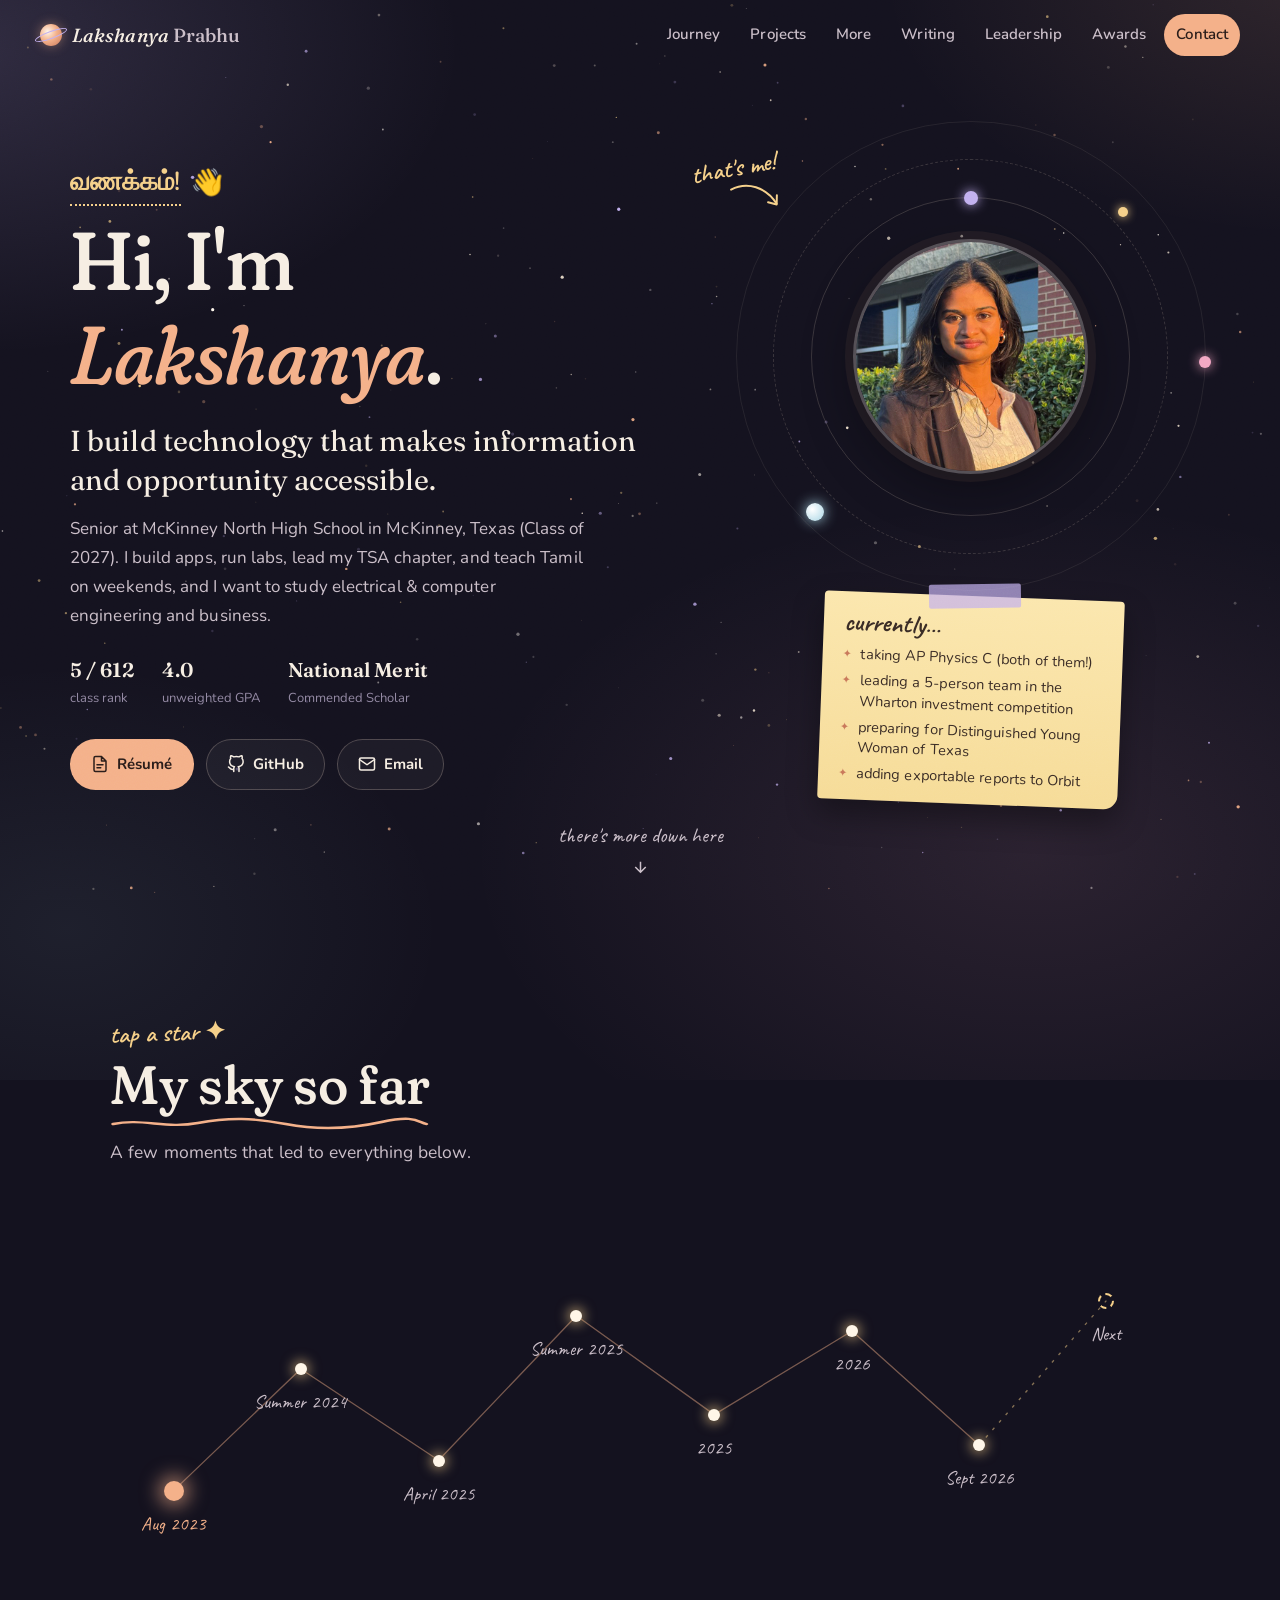
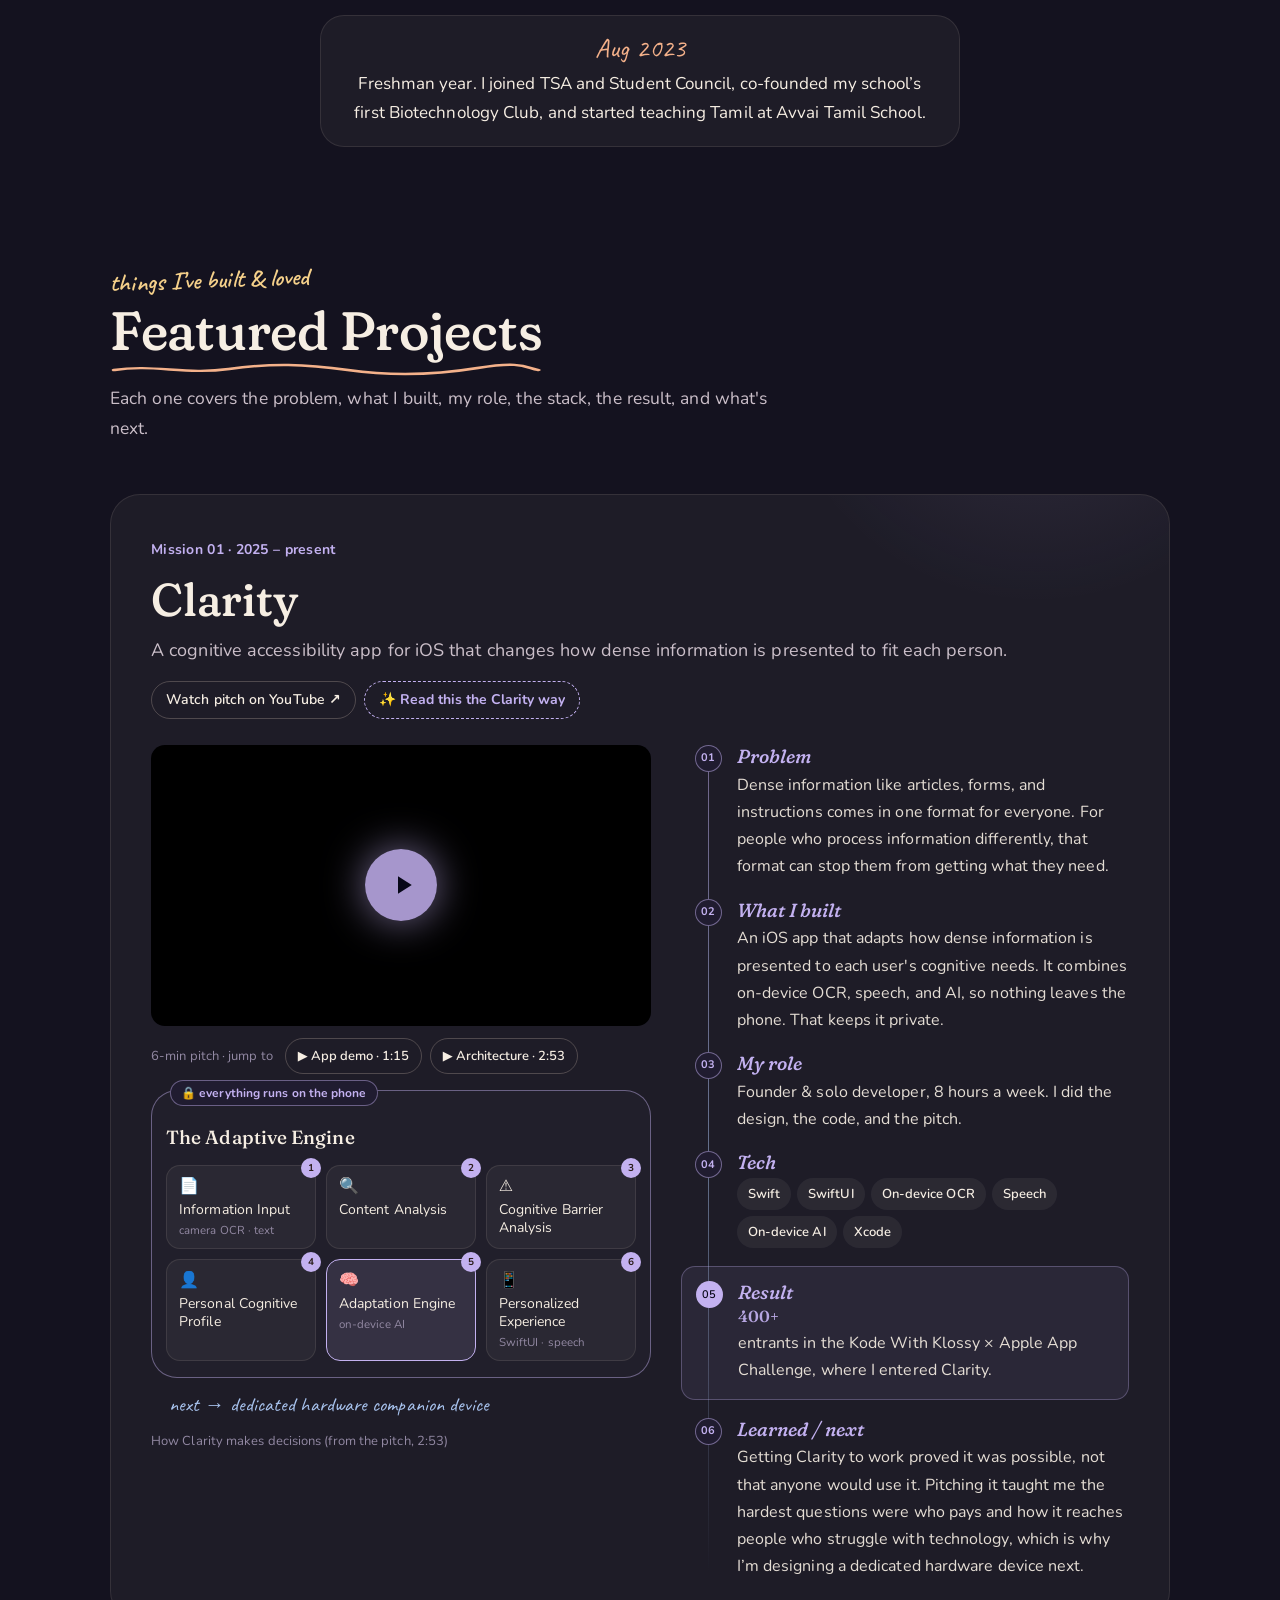
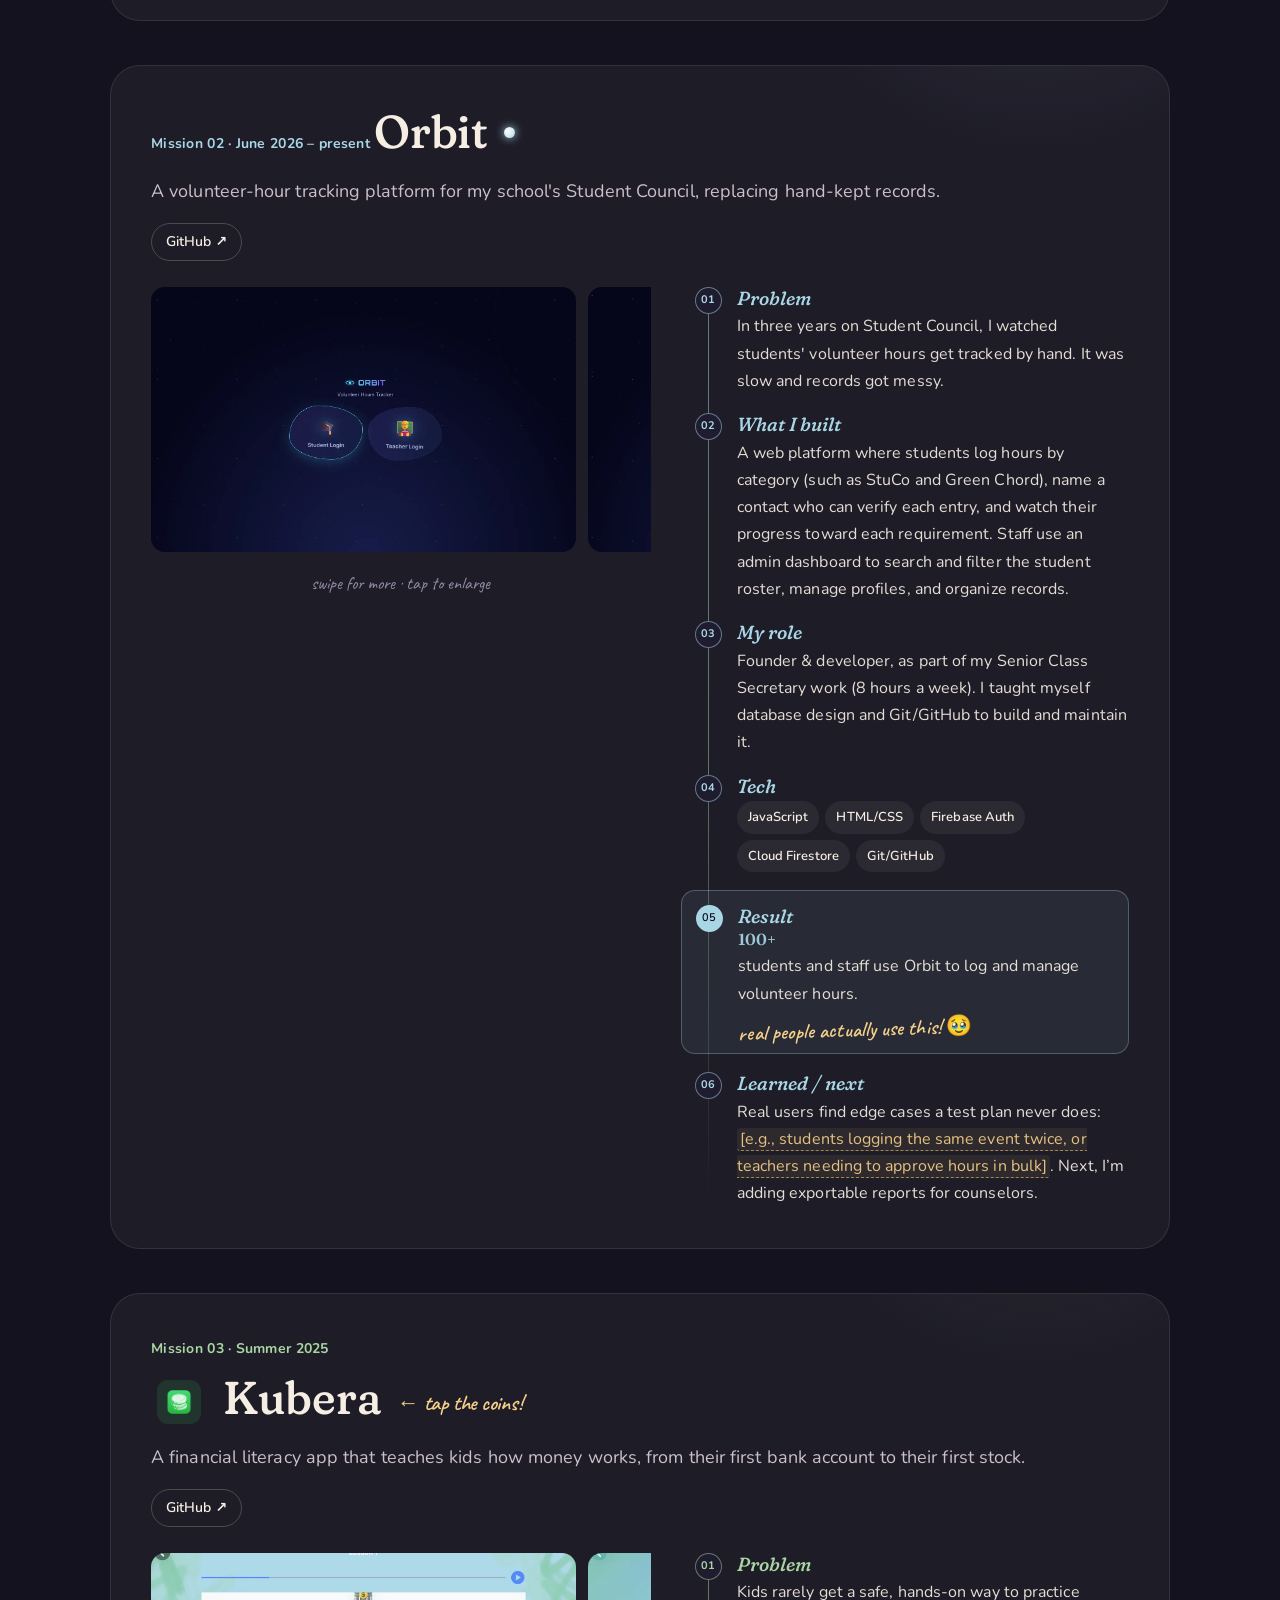
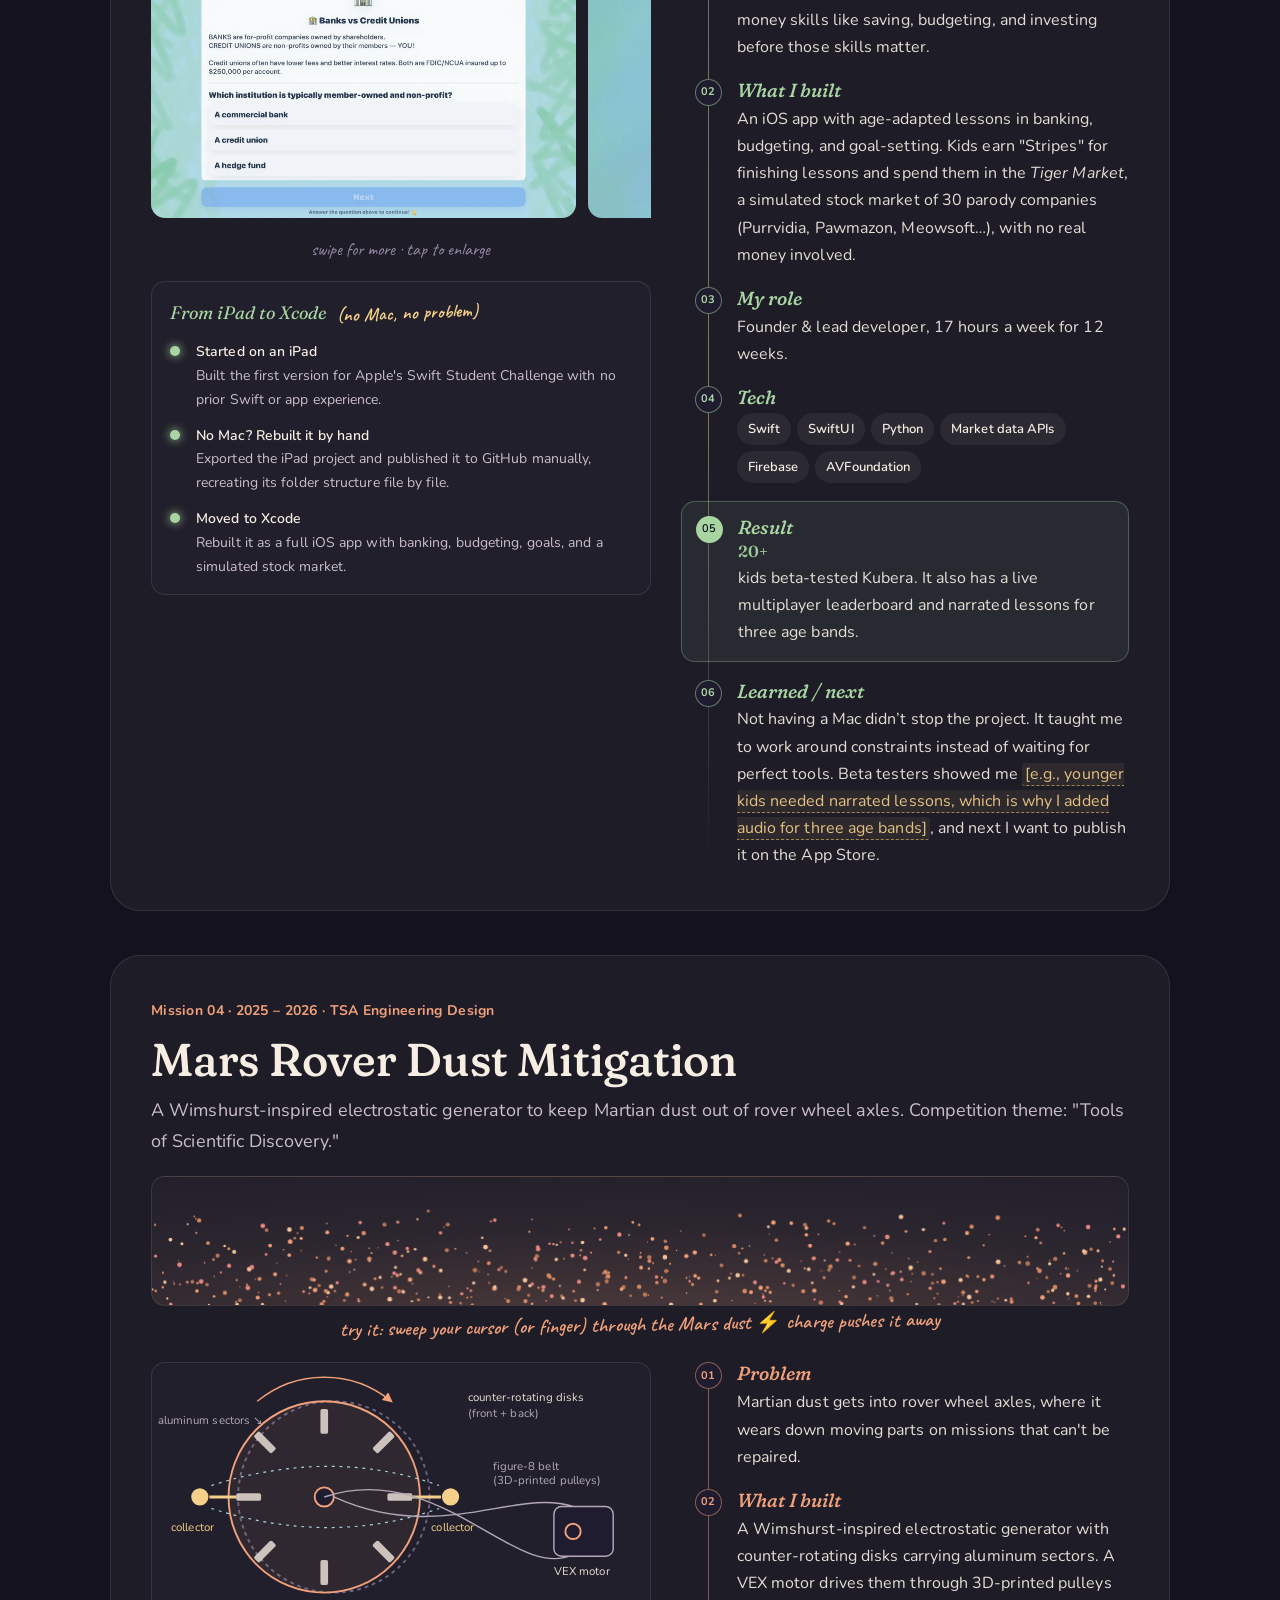
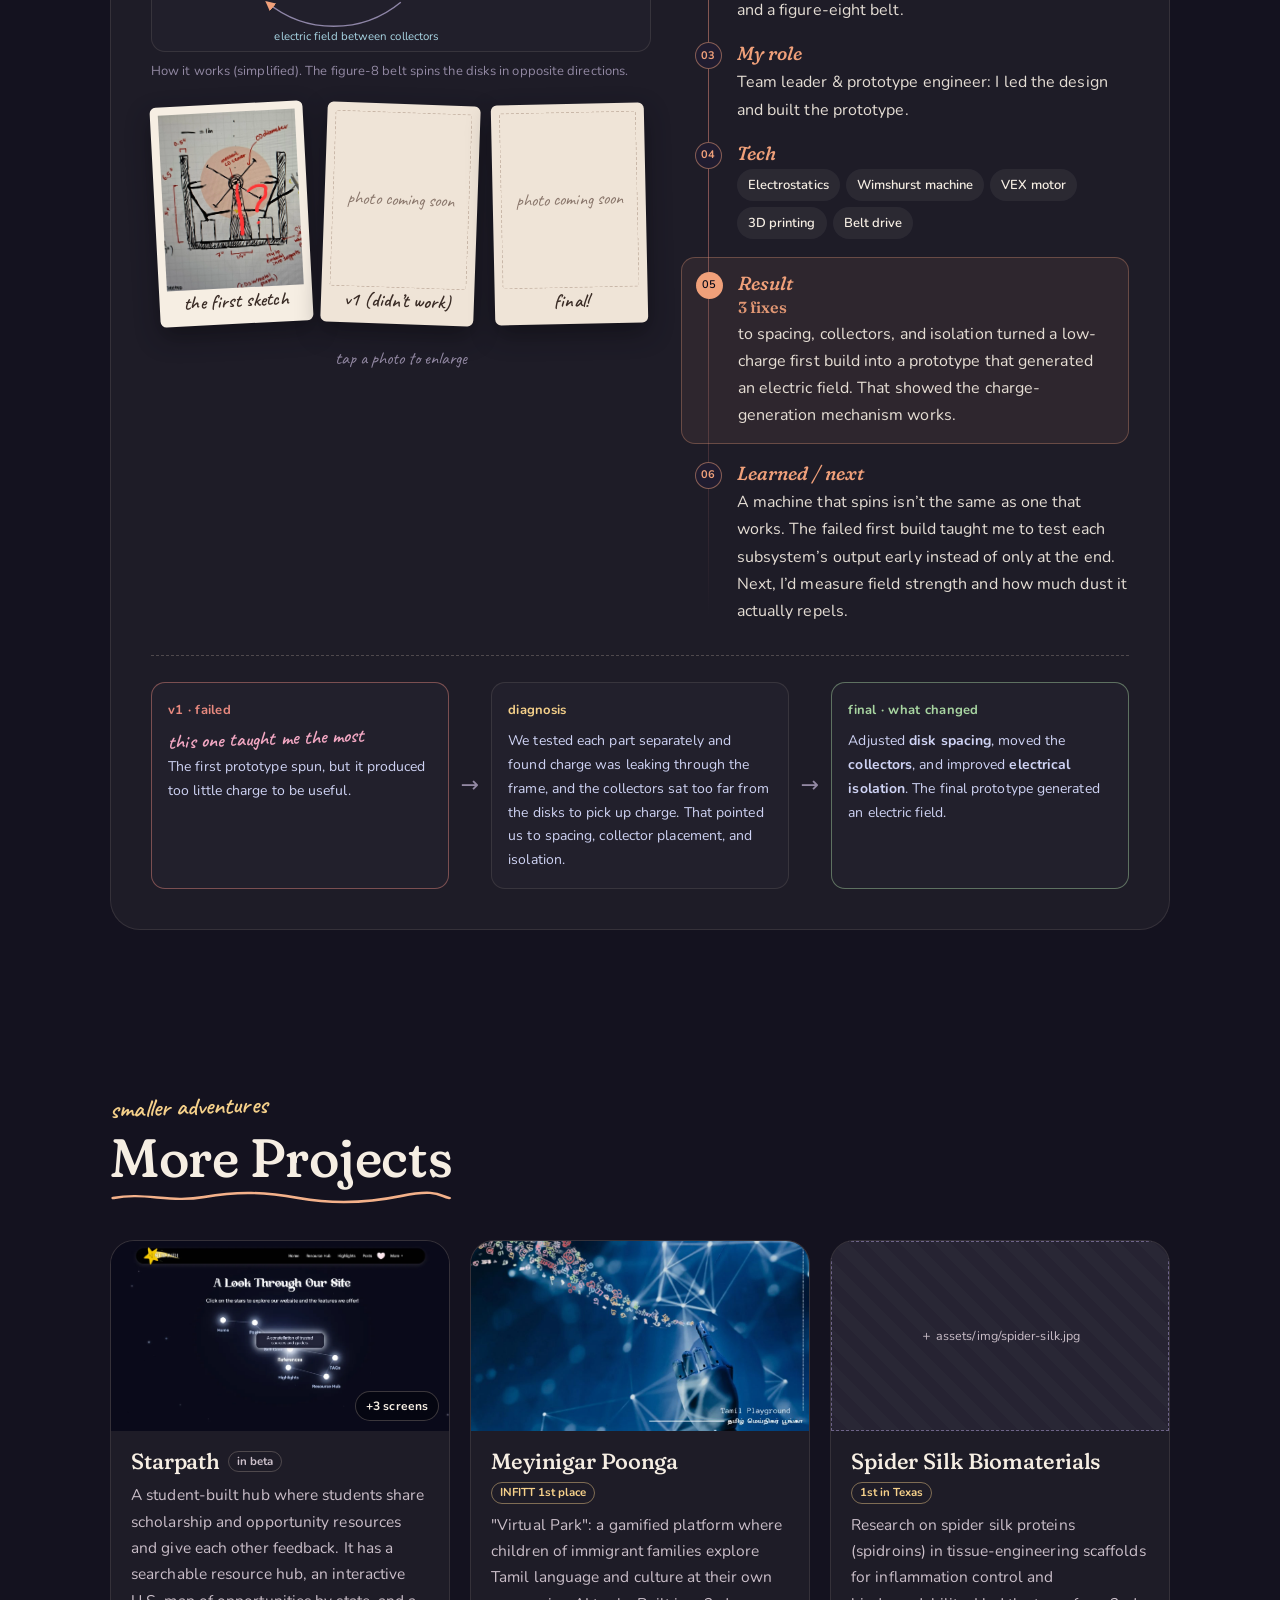
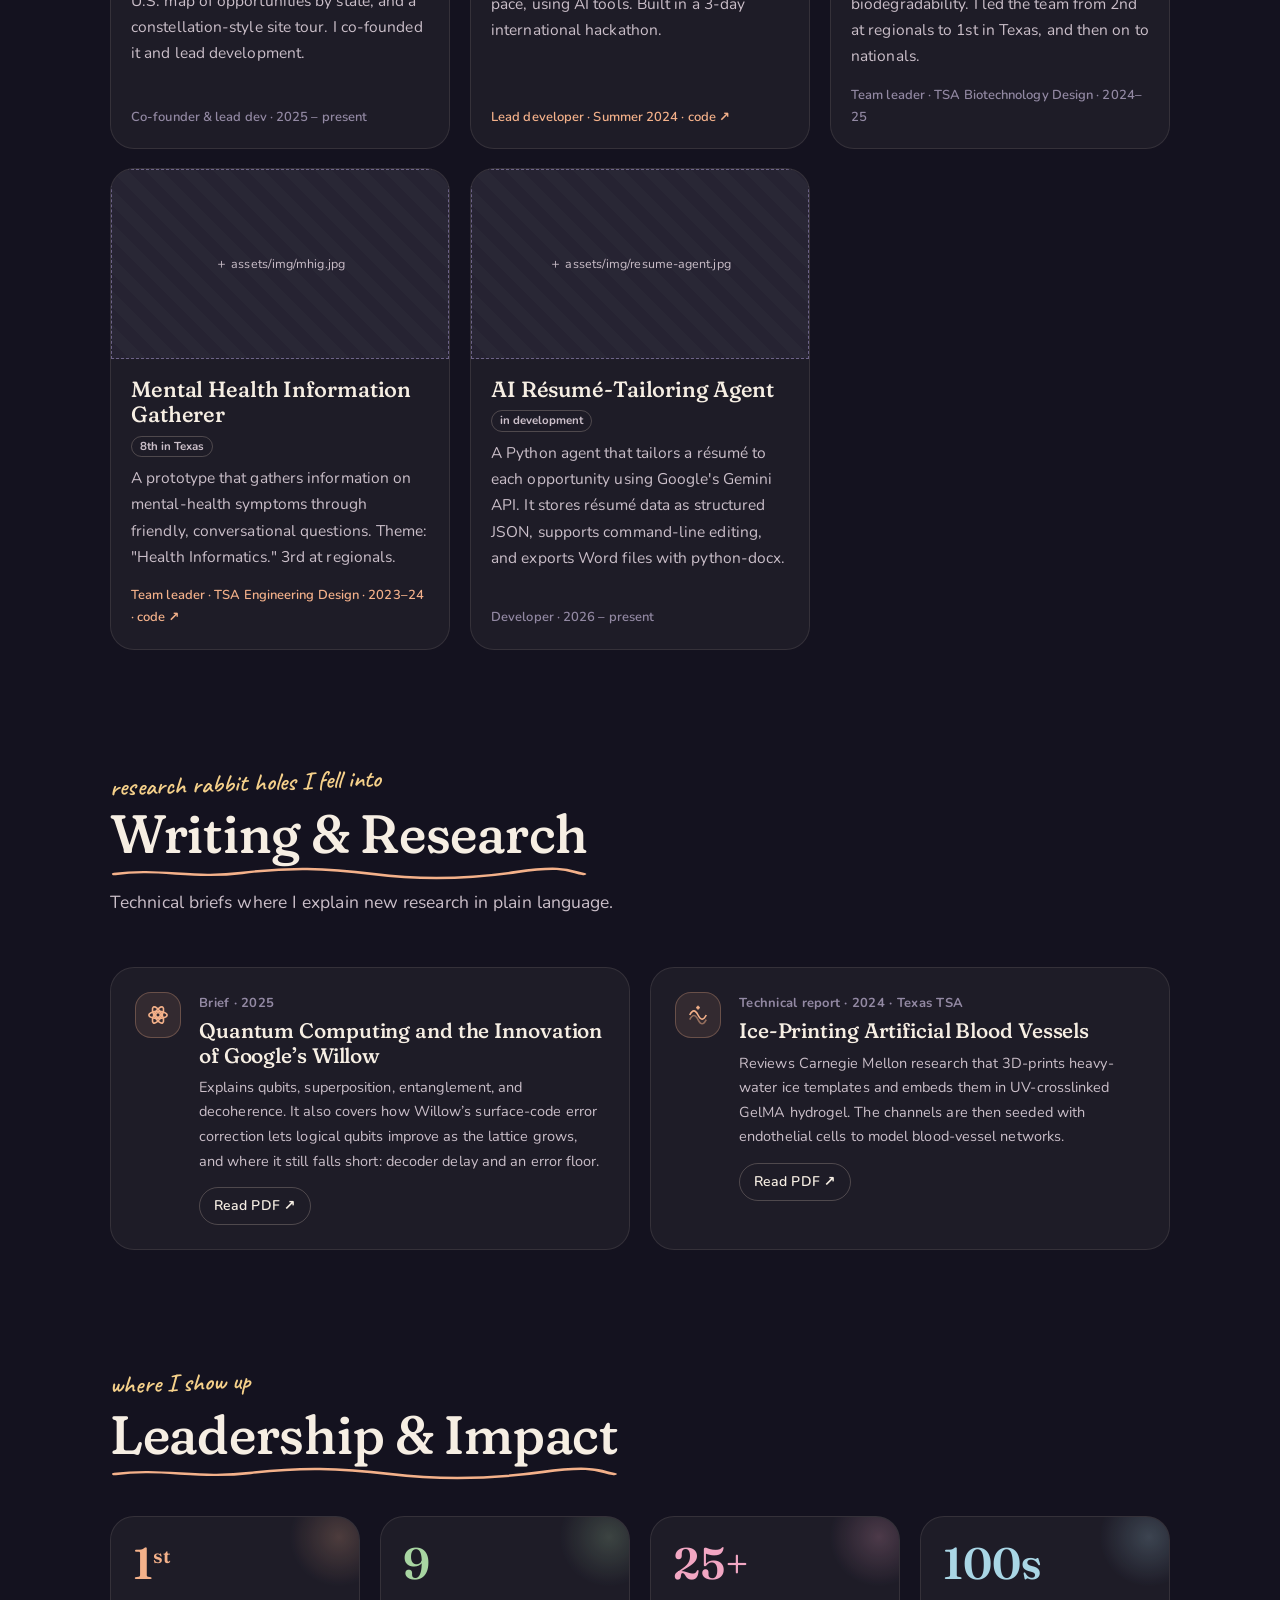
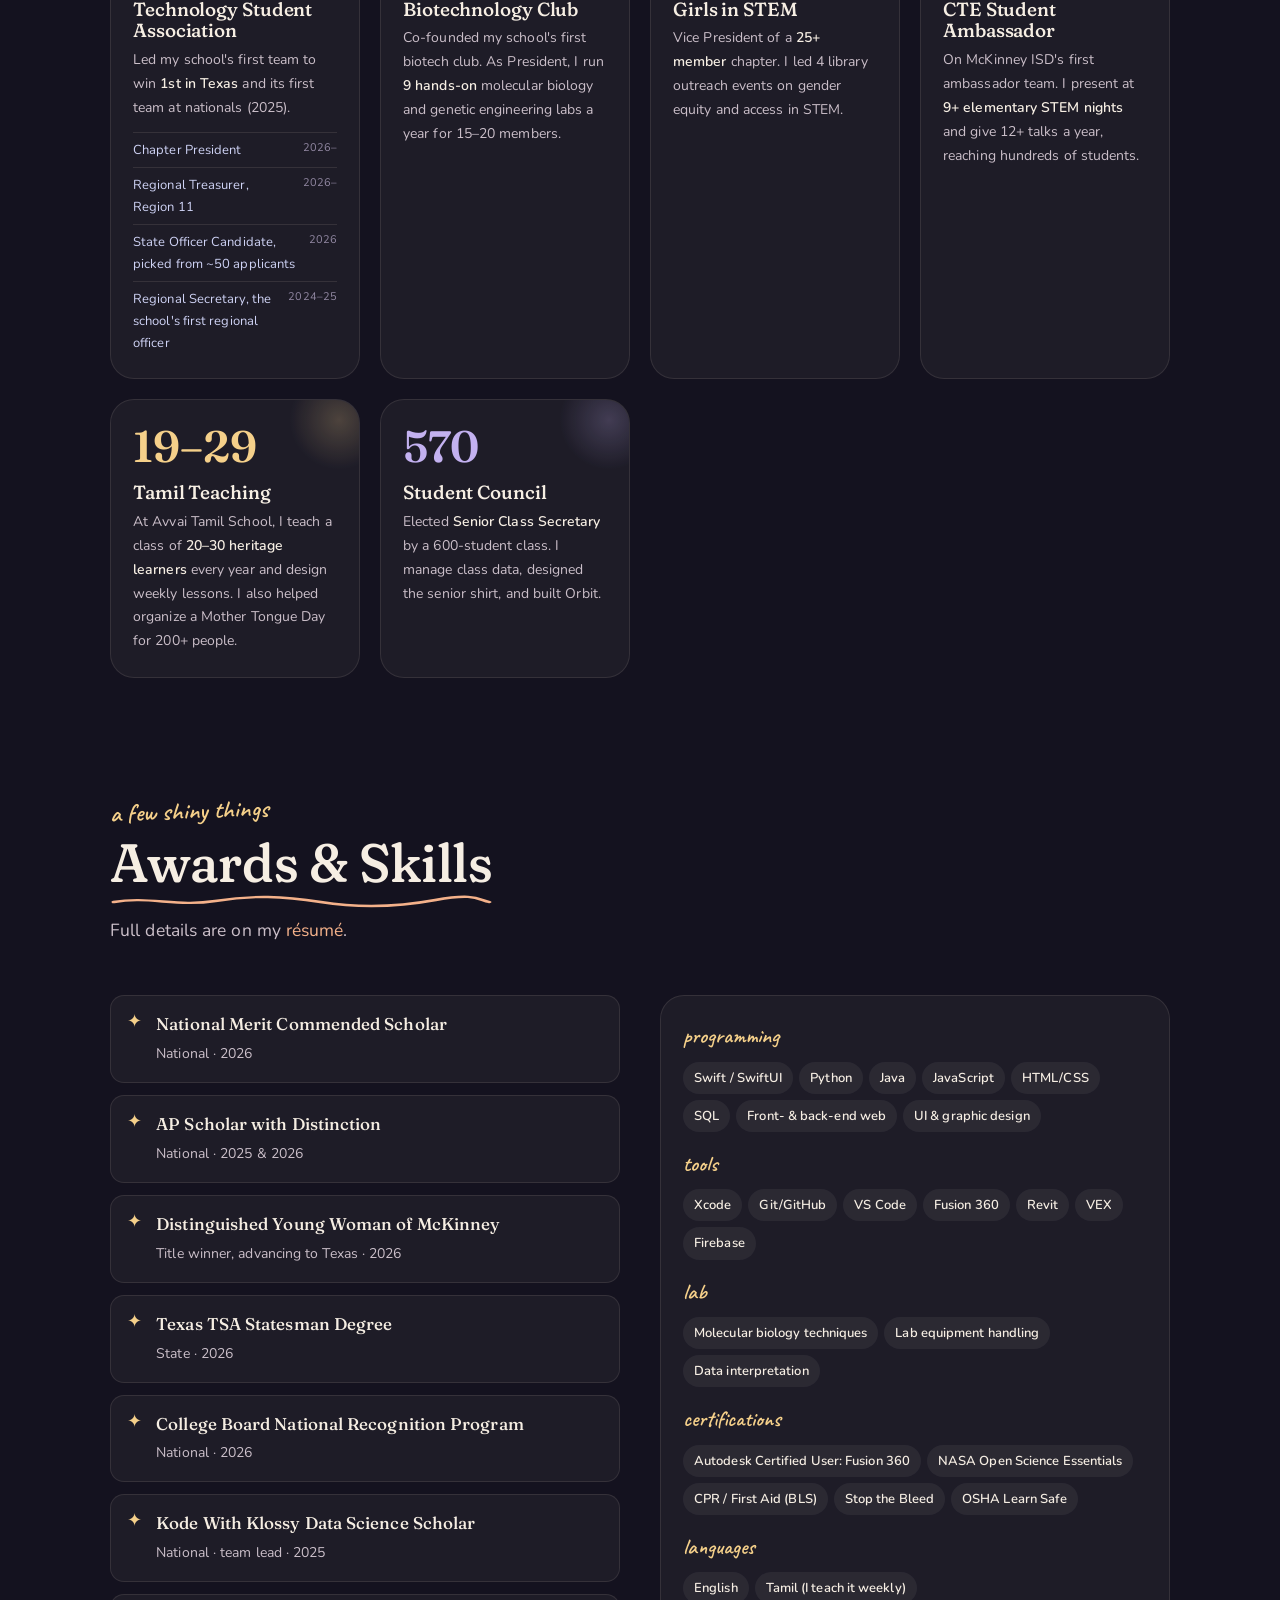
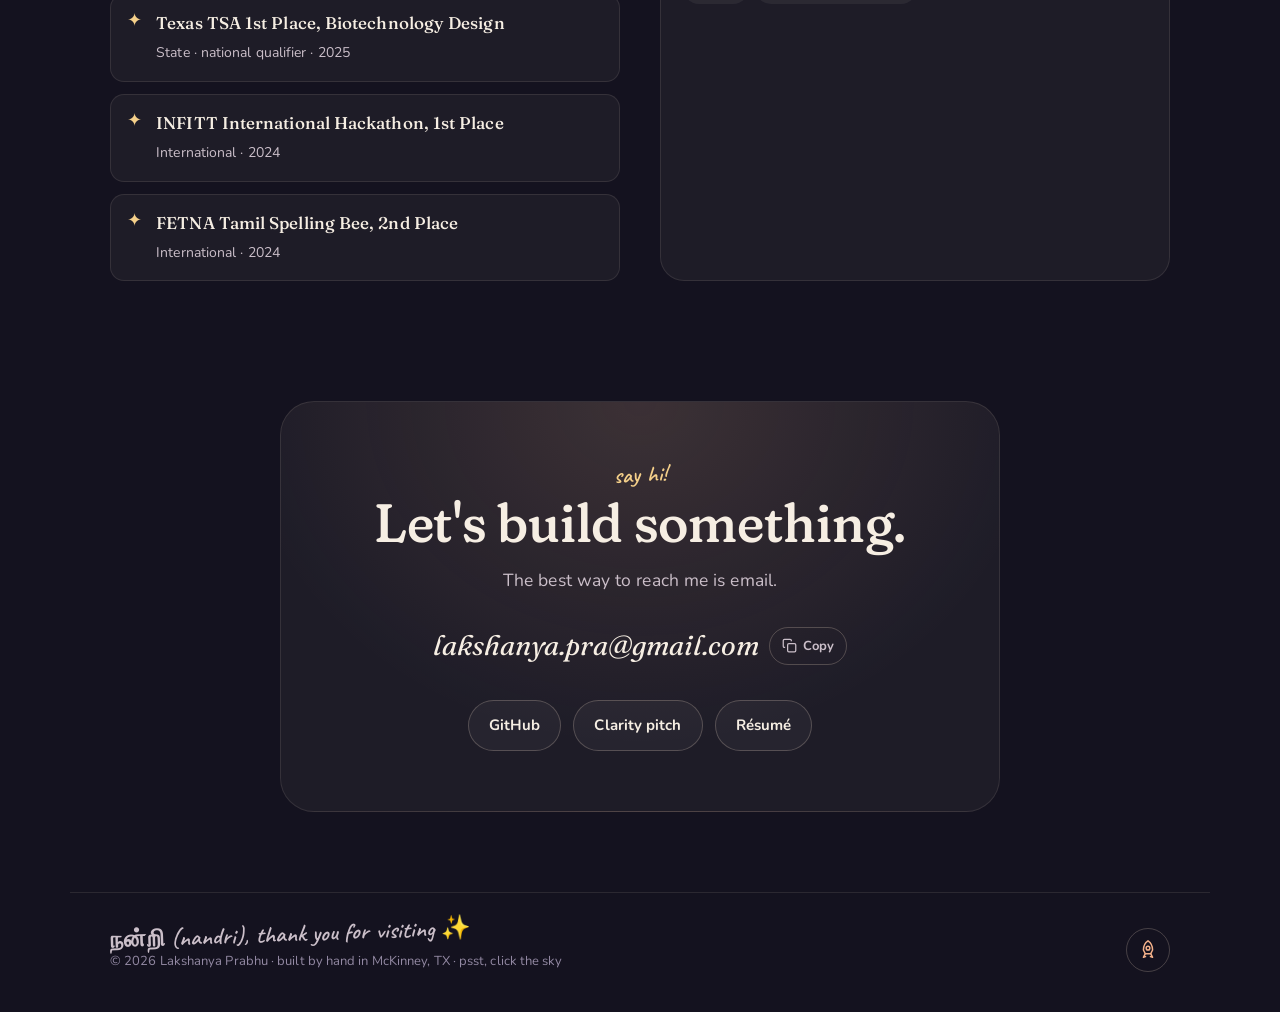
==== commit 3a4f5d1f: "ver2" ====
--- a/index.html
+++ b/index.html
@@ -8,11 +8,11 @@
   <meta property="og:title" content="Lakshanya Prabhu · Portfolio" />
   <meta property="og:description" content="I build technology that makes information and opportunity accessible." />
   <meta property="og:image" content="assets/img/og-cover.jpg" />
-  <meta name="theme-color" content="#05060f" />
-  <link rel="icon" href="data:image/svg+xml,<svg xmlns='http://www.w3.org/2000/svg' viewBox='0 0 32 32'><circle cx='16' cy='16' r='7' fill='%236ee7ff'/><ellipse cx='16' cy='16' rx='14' ry='4.5' fill='none' stroke='%23b69cff' stroke-width='2' transform='rotate(-20 16 16)'/></svg>" />
+  <meta name="theme-color" content="#14121f" />
+  <link rel="icon" href="data:image/svg+xml,<svg xmlns='http://www.w3.org/2000/svg' viewBox='0 0 32 32'><circle cx='16' cy='16' r='7' fill='%23f4b18a'/><ellipse cx='16' cy='16' rx='14' ry='4.5' fill='none' stroke='%23c3b1f0' stroke-width='2' transform='rotate(-20 16 16)'/></svg>" />
   <link rel="preconnect" href="https://fonts.googleapis.com" />
   <link rel="preconnect" href="https://fonts.gstatic.com" crossorigin />
-  <link href="https://fonts.googleapis.com/css2?family=Space+Grotesk:wght@400;500;600;700&family=Inter:wght@400;500;600&family=JetBrains+Mono:wght@400;500&display=swap" rel="stylesheet" />
+  <link href="https://fonts.googleapis.com/css2?family=Fraunces:ital,opsz,wght,SOFT@0,9..144,400..700,100;1,9..144,400..700,100&family=Nunito:ital,wght@0,400;0,600;0,700;1,400&family=Caveat:wght@500;700&display=swap" rel="stylesheet" />
   <link rel="stylesheet" href="style.css" />
 </head>
 <body>
@@ -40,12 +40,13 @@
   <header class="nav" id="nav">
     <a href="#about" class="brand" aria-label="Back to top">
       <span class="brand-planet"></span>
-      <span class="brand-name">Lakshanya Prabhu</span>
+      <span class="brand-name">Lakshanya <span>Prabhu</span></span>
     </a>
     <button class="nav-toggle" aria-label="Open menu" aria-expanded="false" aria-controls="nav-links">
       <span></span><span></span><span></span>
     </button>
     <nav id="nav-links" class="nav-links">
+      <a href="#journey">Journey</a>
       <a href="#projects">Projects</a>
       <a href="#more">More</a>
       <a href="#writing">Writing</a>
@@ -60,8 +61,11 @@
     <section id="about" class="hero">
       <div class="hero-inner">
         <div class="hero-text">
-          <p class="eyebrow mono">// transmission incoming</p>
-          <h1>Hi, I'm <span class="grad">Lakshanya&nbsp;Prabhu</span>.</h1>
+          <p class="hello">
+            <span class="tamil tip" tabindex="0" data-tip="“vanakkam”, hello in Tamil">வணக்கம்!</span>
+            <span class="wave" aria-hidden="true">👋</span>
+          </p>
+          <h1>Hi, I'm <em class="name">Lakshanya</em>.</h1>
           <p class="tagline">I build technology that makes information and opportunity accessible.</p>
           <p class="hero-sub">
             Senior at McKinney North High School in McKinney, Texas (Class of 2027). I build apps, run labs,
@@ -96,31 +100,69 @@
             <div class="frame avatar" data-file="assets/img/profile.jpg" data-initials="LP">
               <img src="assets/img/profile.jpg" alt="Lakshanya Prabhu" width="400" height="400" />
             </div>
-          </div>
+            <span class="note photo-note" aria-hidden="true">that's me!<svg class="scribble-arrow" viewBox="0 0 60 40" aria-hidden="true"><path d="M3 6 C 22 0, 42 10, 50 30"/><path d="M41 27 L 50 31 L 52 21"/></svg></span>
+          </div>
+          <aside class="sticky-note" aria-label="What I'm up to right now">
+            <p class="sticky-title">currently…</p>
+            <ul>
+              <li>taking AP Physics C (both of them!)</li>
+              <li>leading a 5-person team in the Wharton investment competition</li>
+              <li>preparing for Distinguished Young Woman of Texas</li>
+              <li>adding exportable reports to Orbit</li>
+            </ul>
+          </aside>
         </div>
       </div>
       <a href="#projects" class="scroll-cue" aria-label="Scroll to projects">
-        <span class="mono">launch</span>
+        <span>there's more down here</span>
         <svg viewBox="0 0 24 24" aria-hidden="true"><path d="M12 5v14M5 12l7 7 7-7"/></svg>
       </a>
+    </section>
+
+    <!-- ================= MY SKY SO FAR (journey constellation) ================= -->
+    <section id="journey" class="section journey">
+      <div class="section-head reveal">
+        <p class="note">tap a star ✦</p>
+        <h2>My sky so far</h2>
+        <p class="section-sub">A few moments that led to everything below.</p>
+      </div>
+      <div class="sky reveal">
+        <svg class="sky-lines" viewBox="0 0 100 50" preserveAspectRatio="none" aria-hidden="true">
+          <polyline points="6,36 18,20 31,32 44,13 57,26 70,15 82,30" />
+          <polyline class="dashed" points="82,30 94,11" />
+        </svg>
+        <button class="sky-star" style="--x:6;--y:72" data-when="Aug 2023" data-text="Freshman year. I joined TSA and Student Council, co-founded my school’s first Biotechnology Club, and started teaching Tamil at Avvai Tamil School." aria-label="Aug 2023"><span class="sky-label">Aug 2023</span></button>
+        <button class="sky-star" style="--x:18;--y:40" data-when="Summer 2024" data-text="Won 1st place at the INFITT International Hackathon with Meyinigar Poonga, a Tamil-learning “virtual park” for kids." aria-label="Summer 2024"><span class="sky-label">Summer 2024</span></button>
+        <button class="sky-star" style="--x:31;--y:64" data-when="April 2025" data-text="Led my school’s first team to win 1st in Texas at TSA (Biotechnology Design), and its first team to compete at nationals." aria-label="April 2025"><span class="sky-label">April 2025</span></button>
+        <button class="sky-star" style="--x:44;--y:26" data-when="Summer 2025" data-text="Built Kubera on an iPad with no Swift experience, then rebuilt it in Xcode. Also a Kode With Klossy Data Science Scholar." aria-label="Summer 2025"><span class="sky-label">Summer 2025</span></button>
+        <button class="sky-star" style="--x:57;--y:52" data-when="2025" data-text="Started Clarity, an accessibility app that keeps everything on the phone." aria-label="2025"><span class="sky-label">2025</span></button>
+        <button class="sky-star" style="--x:70;--y:30" data-when="2026" data-text="Elected Senior Class Secretary, built Orbit, became TSA Chapter President, and won Distinguished Young Woman of McKinney." aria-label="2026"><span class="sky-label">2026</span></button>
+        <button class="sky-star" style="--x:82;--y:60" data-when="Sept 2026" data-text="Named a National Merit Commended Scholar." aria-label="Sept 2026"><span class="sky-label">Sept 2026</span></button>
+        <button class="sky-star next" style="--x:94;--y:22" data-when="Next" data-text="The next star: studying electrical &amp; computer engineering and business." aria-label="Next"><span class="sky-label">Next</span></button>
+      </div>
+      <div class="sky-caption reveal" aria-live="polite">
+        <span class="sky-when"></span>
+        <p class="sky-text"></p>
+      </div>
     </section>
 
     <!-- ================= 2. FEATURED PROJECTS ================= -->
     <section id="projects" class="section">
       <div class="section-head reveal">
-        <p class="eyebrow mono">02 / featured missions</p>
+        <p class="note">things I’ve built &amp; loved</p>
         <h2>Featured Projects</h2>
         <p class="section-sub">Each one covers the problem, what I built, my role, the stack, the result, and what's next.</p>
       </div>
 
       <!-- ---------- CLARITY ---------- -->
-      <article class="case reveal" id="clarity" style="--accent:#7c9cff; --accent-2:#b69cff">
+      <article class="case reveal" id="clarity" style="--accent:#c3b1f0; --accent-2:#a9c4ef">
         <header class="case-head">
-          <span class="mission mono">Mission 01 · 2025 – present</span>
+          <span class="mission">Mission 01 · 2025 – present</span>
           <h3>Clarity</h3>
           <p class="case-tag">A cognitive accessibility app for iOS that changes how dense information is presented to fit each person.</p>
           <div class="case-links">
             <a href="https://youtu.be/xhVOcf4qCKo" class="link-pill" target="_blank" rel="noopener">Watch pitch on YouTube ↗</a>
+            <button class="clarity-toggle" aria-pressed="false">✨ Read this the Clarity way</button>
           </div>
         </header>
 
@@ -132,7 +174,7 @@
               </button>
             </div>
             <div class="chapters" role="group" aria-label="Jump to a part of the video">
-              <span class="mono">6-min pitch · jump to</span>
+              <span class="small">6-min pitch · jump to</span>
               <button class="chapter" data-target="#clarity .video" data-start="75">▶ App demo · 1:15</button>
               <button class="chapter" data-target="#clarity .video" data-start="173">▶ Architecture · 2:53</button>
             </div>
@@ -141,7 +183,7 @@
                  <div class="frame zoomable" data-file="assets/img/clarity-architecture.png"><img src="assets/img/clarity-architecture.png" alt="..."></div> -->
             <figure class="arch" aria-label="Clarity architecture: all processing stays on the phone">
               <div class="arch-device">
-                <span class="arch-lock mono">🔒 everything runs on the phone</span>
+                <span class="arch-lock">🔒 everything runs on the phone</span>
                 <p class="arch-title">The Adaptive Engine</p>
                 <ol class="arch-steps">
                   <li><span>📄</span>Information Input<small>camera OCR · text</small></li>
@@ -152,14 +194,14 @@
                   <li><span>📱</span>Personalized Experience<small>SwiftUI · speech</small></li>
                 </ol>
               </div>
-              <div class="arch-next mono">next → dedicated hardware companion device</div>
-              <figcaption class="mono">How Clarity makes decisions (from the pitch, 2:53)</figcaption>
+              <div class="arch-next">next → dedicated hardware companion device</div>
+              <figcaption class="small">How Clarity makes decisions (from the pitch, 2:53)</figcaption>
             </figure>
           </div>
 
           <ol class="log">
-            <li><h4>Problem</h4><p>Dense information like articles, forms, and instructions comes in one format for everyone. For people who process information differently, that format can stop them from getting what they need.</p></li>
-            <li><h4>What I built</h4><p>An iOS app that adapts how dense information is presented to each user's cognitive needs. It combines on-device OCR, speech, and AI, so nothing leaves the phone. That keeps it private.</p></li>
+            <li><h4>Problem</h4><p>Dense information like articles, forms, and instructions comes in <b class="key">one format for everyone</b>. For people who process information differently, that format can <b class="key">stop them from getting what they need</b>.</p></li>
+            <li><h4>What I built</h4><p>An iOS app that <b class="key">adapts how dense information is presented</b> to each user's cognitive needs. It combines on-device OCR, speech, and AI, so <b class="key">nothing leaves the phone</b>. That keeps it private.</p></li>
             <li><h4>My role</h4><p>Founder &amp; solo developer, 8 hours a week. I did the design, the code, and the pitch.</p></li>
             <li><h4>Tech</h4>
               <ul class="chips"><li>Swift</li><li>SwiftUI</li><li>On-device OCR</li><li>Speech</li><li>On-device AI</li><li>Xcode</li></ul>
@@ -169,16 +211,16 @@
               <p class="stat"><span data-count="400">400</span>+</p>
               <p>entrants in the Kode With Klossy × Apple App Challenge, where I entered Clarity.</p>
             </li>
-            <li><h4>Learned / next</h4><p>Getting Clarity to work proved it was possible, not that anyone would use it. Pitching it taught me the hardest questions were who pays and how it reaches people who struggle with technology, which is why I’m designing a dedicated hardware device next.</p></li>
+            <li><h4>Learned / next</h4><p>Getting Clarity to work proved it was <b class="key">possible, not that anyone would use it</b>. Pitching it taught me the hardest questions were who pays and how it reaches people who struggle with technology, which is why I’m designing a dedicated hardware device next.</p></li>
           </ol>
         </div>
       </article>
 
       <!-- ---------- ORBIT ---------- -->
-      <article class="case reveal" id="orbit" style="--accent:#6ee7ff; --accent-2:#5eead4">
+      <article class="case reveal" id="orbit" style="--accent:#a9d6e5; --accent-2:#a8d5a2">
         <header class="case-head">
-          <span class="mission mono">Mission 02 · June 2026 – present</span>
-          <h3>Orbit</h3>
+          <span class="mission">Mission 02 · June 2026 – present</span>
+          <h3 class="orbit-title">Orbit<span class="tiny-planet" aria-hidden="true"></span></h3>
           <p class="case-tag">A volunteer-hour tracking platform for my school's Student Council, replacing hand-kept records.</p>
           <div class="case-links">
             <a href="https://github.com/Lakshanya-P/orbit" class="link-pill" target="_blank" rel="noopener">GitHub ↗</a>
@@ -193,7 +235,7 @@
               <div class="frame zoomable" data-file="assets/img/orbit-log.webp"><img src="assets/img/orbit-log.webp" alt="Orbit Log Volunteer Hours form with category, event, date, hours, organization and verifying contact" loading="lazy" width="1600" height="861" /></div>
               <div class="frame zoomable" data-file="assets/img/orbit-admin.webp"><img src="assets/img/orbit-admin.webp" alt="Orbit admin student roster filtered by grade, with student names blurred for privacy" loading="lazy" width="1600" height="832" /></div>
             </div>
-            <p class="gallery-hint mono">← swipe · tap to enlarge →</p>
+            <p class="gallery-hint">swipe for more · tap to enlarge</p>
           </div>
 
           <ol class="log">
@@ -207,6 +249,7 @@
               <h4>Result</h4>
               <p class="stat"><span data-count="100">100</span>+</p>
               <p>students and staff use Orbit to log and manage volunteer hours.</p>
+              <span class="note side-note">real people actually use this! 🥹</span>
             </li>
             <li><h4>Learned / next</h4><p>Real users find edge cases a test plan never does: <span class="todo">[e.g., students logging the same event twice, or teachers needing to approve hours in bulk]</span>. Next, I’m adding exportable reports for counselors.</p></li>
           </ol>
@@ -214,10 +257,10 @@
       </article>
 
       <!-- ---------- KUBERA ---------- -->
-      <article class="case reveal" id="kubera" style="--accent:#5ee08a; --accent-2:#ffd36e">
+      <article class="case reveal" id="kubera" style="--accent:#a8d5a2; --accent-2:#f5d08a">
         <header class="case-head">
-          <span class="mission mono">Mission 03 · Summer 2025</span>
-          <h3><img class="case-icon" src="assets/img/kubera-icon.png" alt="" width="44" height="44" /> Kubera</h3>
+          <span class="mission">Mission 03 · Summer 2025</span>
+          <h3><button class="stripe-btn" aria-label="Tap to earn a Kubera Stripe"><img class="case-icon" src="assets/img/kubera-icon.png" alt="" width="44" height="44" /></button> Kubera <span class="stripe-count" aria-live="polite"></span></h3>
           <p class="case-tag">A financial literacy app that teaches kids how money works, from their first bank account to their first stock.</p>
           <div class="case-links">
             <a href="https://github.com/Lakshanya-P/kubera" class="link-pill" target="_blank" rel="noopener">GitHub ↗</a>
@@ -233,10 +276,10 @@
               <div class="frame zoomable" data-file="assets/img/kubera-transactions.webp"><img src="assets/img/kubera-transactions.webp" alt="Kubera transactions screen with a guide explaining real balance tracking" loading="lazy" width="1600" height="1077" /></div>
               <div class="frame zoomable" data-file="assets/img/kubera-goals.webp"><img src="assets/img/kubera-goals.webp" alt="Kubera savings goals with a progress ring and new goal form" loading="lazy" width="1600" height="1081" /></div>
             </div>
-            <p class="gallery-hint mono">← swipe · tap to enlarge →</p>
+            <p class="gallery-hint">swipe for more · tap to enlarge</p>
 
             <div class="story">
-              <p class="story-title mono">From iPad to Xcode</p>
+              <p class="story-title">From iPad to Xcode <span class="note">(no Mac, no problem)</span></p>
               <ol class="story-steps">
                 <li><span class="dot"></span><strong>Started on an iPad</strong><span>Built the first version for Apple's Swift Student Challenge with no prior Swift or app experience.</span></li>
                 <li><span class="dot"></span><strong>No Mac? Rebuilt it by hand</strong><span>Exported the iPad project and published it to GitHub manually, recreating its folder structure file by file.</span></li>
@@ -263,12 +306,16 @@
       </article>
 
       <!-- ---------- MARS ROVER ---------- -->
-      <article class="case reveal" id="rover" style="--accent:#ff8a5c; --accent-2:#ff5f6d">
+      <article class="case reveal" id="rover" style="--accent:#f0a07a; --accent-2:#e8897f">
         <header class="case-head">
-          <span class="mission mono">Mission 04 · 2025 – 2026 · TSA Engineering Design</span>
+          <span class="mission">Mission 04 · 2025 – 2026 · TSA Engineering Design</span>
           <h3>Mars Rover Dust Mitigation</h3>
           <p class="case-tag">A Wimshurst-inspired electrostatic generator to keep Martian dust out of rover wheel axles. Competition theme: "Tools of Scientific Discovery."</p>
         </header>
+        <div class="dust-demo">
+          <canvas aria-hidden="true"></canvas>
+          <p class="note">try it: sweep your cursor (or finger) through the Mars dust ⚡ charge pushes it away</p>
+        </div>
 
         <div class="case-body">
           <div class="case-media">
@@ -277,13 +324,13 @@
             <figure class="diagram rover-diagram">
               <svg viewBox="0 0 520 300" role="img" aria-label="Diagram: a VEX motor drives two counter-rotating disks through a figure-eight belt; aluminum sectors on the disks build up charge that collectors pick up to create an electric field.">
                 <defs>
-                  <marker id="arr" viewBox="0 0 10 10" refX="8" refY="5" markerWidth="7" markerHeight="7" orient="auto-start-reverse"><path d="M0 0L10 5L0 10z" fill="#ff8a5c"/></marker>
+                  <marker id="arr" viewBox="0 0 10 10" refX="8" refY="5" markerWidth="7" markerHeight="7" orient="auto-start-reverse"><path d="M0 0L10 5L0 10z" fill="#f0a07a"/></marker>
                 </defs>
                 <!-- back disk -->
-                <circle cx="190" cy="140" r="100" fill="none" stroke="#5b5f8f" stroke-width="2" stroke-dasharray="4 4"/>
+                <circle cx="190" cy="140" r="100" fill="none" stroke="#6b6380" stroke-width="2" stroke-dasharray="4 4"/>
                 <!-- front disk -->
-                <circle cx="180" cy="140" r="100" fill="rgba(255,138,92,0.06)" stroke="#ff8a5c" stroke-width="2"/>
-                <g fill="#c9cde8" opacity=".85">
+                <circle cx="180" cy="140" r="100" fill="rgba(240,160,122,0.07)" stroke="#f0a07a" stroke-width="2"/>
+                <g fill="#e9dfd6" opacity=".85">
                   <rect x="176" y="48" width="8" height="26" rx="2"/>
                   <rect x="176" y="206" width="8" height="26" rx="2"/>
                   <rect x="88" y="136" width="26" height="8" rx="2"/>
@@ -293,41 +340,41 @@
                   <rect x="238" y="70" width="8" height="26" rx="2" transform="rotate(45 242 83)"/>
                   <rect x="114" y="184" width="8" height="26" rx="2" transform="rotate(45 118 197)"/>
                 </g>
-                <circle cx="180" cy="140" r="10" fill="#11142c" stroke="#ff8a5c" stroke-width="2"/>
+                <circle cx="180" cy="140" r="10" fill="#201c30" stroke="#f0a07a" stroke-width="2"/>
                 <!-- rotation arrows -->
-                <path d="M110 40 A110 110 0 0 1 250 40" fill="none" stroke="#ff8a5c" stroke-width="1.5" marker-end="url(#arr)"/>
-                <path d="M260 250 A110 110 0 0 1 120 250" fill="none" stroke="#7c80b8" stroke-width="1.5" marker-end="url(#arr)"/>
+                <path d="M110 40 A110 110 0 0 1 250 40" fill="none" stroke="#f0a07a" stroke-width="1.5" marker-end="url(#arr)"/>
+                <path d="M260 250 A110 110 0 0 1 120 250" fill="none" stroke="#8f86a8" stroke-width="1.5" marker-end="url(#arr)"/>
                 <!-- collectors -->
-                <path d="M60 140 h28 M272 140 h30" stroke="#ffd36e" stroke-width="3"/>
-                <circle cx="50" cy="140" r="9" fill="#ffd36e"/>
-                <circle cx="312" cy="140" r="9" fill="#ffd36e"/>
-                <path d="M62 128 q125 -40 238 0" fill="none" stroke="#6ee7ff" stroke-width="1.2" stroke-dasharray="3 5"/>
-                <path d="M62 152 q125 40 238 0" fill="none" stroke="#6ee7ff" stroke-width="1.2" stroke-dasharray="3 5"/>
+                <path d="M60 140 h28 M272 140 h30" stroke="#f5d08a" stroke-width="3"/>
+                <circle cx="50" cy="140" r="9" fill="#f5d08a"/>
+                <circle cx="312" cy="140" r="9" fill="#f5d08a"/>
+                <path d="M62 128 q125 -40 238 0" fill="none" stroke="#a9d6e5" stroke-width="1.2" stroke-dasharray="3 5"/>
+                <path d="M62 152 q125 40 238 0" fill="none" stroke="#a9d6e5" stroke-width="1.2" stroke-dasharray="3 5"/>
                 <!-- belt + motor -->
-                <path d="M180 140 C 300 100, 380 230, 440 200 C 470 185, 470 160, 440 150 C 380 130, 300 190, 190 140" fill="none" stroke="#9aa0c8" stroke-width="1.5"/>
-                <rect x="420" y="150" width="62" height="52" rx="8" fill="#11142c" stroke="#9aa0c8" stroke-width="1.5"/>
-                <circle cx="440" cy="176" r="8" fill="none" stroke="#ff8a5c" stroke-width="2"/>
+                <path d="M180 140 C 300 100, 380 230, 440 200 C 470 185, 470 160, 440 150 C 380 130, 300 190, 190 140" fill="none" stroke="#b3a8b9" stroke-width="1.5"/>
+                <rect x="420" y="150" width="62" height="52" rx="8" fill="#201c30" stroke="#b3a8b9" stroke-width="1.5"/>
+                <circle cx="440" cy="176" r="8" fill="none" stroke="#f0a07a" stroke-width="2"/>
                 <!-- labels -->
-                <g font-family="JetBrains Mono, monospace" font-size="11" fill="#c9cde8">
+                <g font-family="Nunito, sans-serif" font-size="11" fill="#e9dfd6">
                   <text x="330" y="40">counter-rotating disks</text>
-                  <text x="330" y="56" fill="#9aa0c8">(front + back)</text>
-                  <text x="6" y="64" fill="#9aa0c8">aluminum sectors ↘</text>
-                  <text x="20" y="176" fill="#ffd36e">collector</text>
-                  <text x="292" y="176" fill="#ffd36e">collector</text>
-                  <text x="128" y="290" fill="#6ee7ff">electric field between collectors</text>
+                  <text x="330" y="56" fill="#b3a8b9">(front + back)</text>
+                  <text x="6" y="64" fill="#b3a8b9">aluminum sectors ↘</text>
+                  <text x="20" y="176" fill="#f5d08a">collector</text>
+                  <text x="292" y="176" fill="#f5d08a">collector</text>
+                  <text x="128" y="290" fill="#a9d6e5">electric field between collectors</text>
                   <text x="420" y="222">VEX motor</text>
-                  <text x="356" y="112" fill="#9aa0c8">figure-8 belt</text>
-                  <text x="356" y="126" fill="#9aa0c8">(3D-printed pulleys)</text>
+                  <text x="356" y="112" fill="#b3a8b9">figure-8 belt</text>
+                  <text x="356" y="126" fill="#b3a8b9">(3D-printed pulleys)</text>
                 </g>
               </svg>
-              <figcaption class="mono">How it works (simplified). The figure-8 belt spins the disks in opposite directions.</figcaption>
+              <figcaption class="small">How it works (simplified). The figure-8 belt spins the disks in opposite directions.</figcaption>
             </figure>
             <div class="gallery tiles" aria-label="Rover design process photos">
-              <div class="frame zoomable" data-file="assets/img/rover-sketch.webp"><img src="assets/img/rover-sketch.webp" alt="Hand-drawn early sketch of the generator: CD-sized disk on a center axle between two supports, with dimensions and a question mark over the drive" loading="lazy" width="1200" height="1600" /></div>
-              <div class="frame zoomable" data-file="assets/img/rover-v1.jpg: first prototype"><img src="assets/img/rover-v1.jpg" alt="First prototype (v1)" loading="lazy" /></div>
-              <div class="frame zoomable" data-file="assets/img/rover-v2.jpg: final prototype"><img src="assets/img/rover-v2.jpg" alt="Final prototype" loading="lazy" /></div>
+              <div class="frame zoomable" data-cap="the first sketch" data-file="assets/img/rover-sketch.webp"><img src="assets/img/rover-sketch.webp" alt="Hand-drawn early sketch of the generator: CD-sized disk on a center axle between two supports, with dimensions and a question mark over the drive" loading="lazy" width="1200" height="1600" /></div>
+              <div class="frame zoomable" data-cap="v1 (didn’t work)" data-file="assets/img/rover-v1.jpg"><img src="assets/img/rover-v1.jpg" alt="First prototype (v1)" loading="lazy" /></div>
+              <div class="frame zoomable" data-cap="final!" data-file="assets/img/rover-v2.jpg"><img src="assets/img/rover-v2.jpg" alt="Final prototype" loading="lazy" /></div>
             </div>
-            <p class="gallery-hint mono">sketch → v1 → final · tap to enlarge</p>
+            <p class="gallery-hint">tap a photo to enlarge</p>
           </div>
 
           <ol class="log">
@@ -349,17 +396,18 @@
         <!-- Failure → redesign -->
         <div class="iteration">
           <div class="iter-card fail">
-            <span class="iter-label mono">v1 · failed</span>
+            <span class="iter-label">v1 · failed</span>
+            <span class="note fail-note">this one taught me the most</span>
             <p>The first prototype spun, but it produced too little charge to be useful.</p>
           </div>
           <div class="iter-arrow" aria-hidden="true">→</div>
           <div class="iter-card why">
-            <span class="iter-label mono">diagnosis</span>
+            <span class="iter-label">diagnosis</span>
             <p>We tested each part separately and found charge was leaking through the frame, and the collectors sat too far from the disks to pick up charge. That pointed us to spacing, collector placement, and isolation.</p>
           </div>
           <div class="iter-arrow" aria-hidden="true">→</div>
           <div class="iter-card win">
-            <span class="iter-label mono">final · what changed</span>
+            <span class="iter-label">final · what changed</span>
             <p>Adjusted <strong>disk spacing</strong>, moved the <strong>collectors</strong>, and improved <strong>electrical isolation</strong>. The final prototype generated an electric field.</p>
           </div>
         </div>
@@ -369,7 +417,7 @@
     <!-- ================= 3. MORE PROJECTS ================= -->
     <section id="more" class="section">
       <div class="section-head reveal">
-        <p class="eyebrow mono">03 / more launches</p>
+        <p class="note">smaller adventures</p>
         <h2>More Projects</h2>
       </div>
 
@@ -378,7 +426,7 @@
         <article class="card reveal" data-gallery>
           <div class="frame card-img zoomable" data-file="assets/img/starpath-nav.webp">
             <img src="assets/img/starpath-nav.webp" alt="Starpath's constellation-style site tour: click the stars to explore" loading="lazy" width="1600" height="838" />
-            <span class="more-shots mono">+3 screens</span>
+            <span class="more-shots">+3 screens</span>
           </div>
           <div hidden>
             <img data-src="assets/img/starpath-hub.webp" alt="Starpath resource hub: searchable grid of scholarships, internships and programs, filterable by state and grade" />
@@ -388,7 +436,7 @@
           <div class="card-body">
             <h3>Starpath <span class="badge">in beta</span></h3>
             <p>A student-built hub where students share scholarship and opportunity resources and give each other feedback. It has a searchable resource hub, an interactive U.S. map of opportunities by state, and a constellation-style site tour. I co-founded it and lead development.</p>
-            <span class="card-meta mono">Co-founder &amp; lead dev · 2025 – present</span>
+            <span class="card-meta">Co-founder &amp; lead dev · 2025 – present</span>
           </div>
         </article>
 
@@ -397,7 +445,7 @@
           <div class="card-body">
             <h3>Meyinigar Poonga <span class="badge gold">INFITT 1st place</span></h3>
             <p>"Virtual Park": a gamified platform where children of immigrant families explore Tamil language and culture at their own pace, using AI tools. Built in a 3-day international hackathon.</p>
-            <span class="card-meta mono">Lead developer · Summer 2024 · code ↗</span>
+            <span class="card-meta">Lead developer · Summer 2024 · code ↗</span>
           </div>
         </a>
 
@@ -406,7 +454,7 @@
           <div class="card-body">
             <h3>Spider Silk Biomaterials <span class="badge gold">1st in Texas</span></h3>
             <p>Research on spider silk proteins (spidroins) in tissue-engineering scaffolds for inflammation control and biodegradability. I led the team from 2nd at regionals to 1st in Texas, and then on to nationals.</p>
-            <span class="card-meta mono">Team leader · TSA Biotechnology Design · 2024–25</span>
+            <span class="card-meta">Team leader · TSA Biotechnology Design · 2024–25</span>
           </div>
         </article>
 
@@ -415,7 +463,7 @@
           <div class="card-body">
             <h3>Mental Health Information Gatherer <span class="badge">8th in Texas</span></h3>
             <p>A prototype that gathers information on mental-health symptoms through friendly, conversational questions. Theme: "Health Informatics." 3rd at regionals.</p>
-            <span class="card-meta mono">Team leader · TSA Engineering Design · 2023–24 · code ↗</span>
+            <span class="card-meta">Team leader · TSA Engineering Design · 2023–24 · code ↗</span>
           </div>
         </a>
 
@@ -424,7 +472,7 @@
           <div class="card-body">
             <h3>AI Résumé-Tailoring Agent <span class="badge">in development</span></h3>
             <p>A Python agent that tailors a résumé to each opportunity using Google's Gemini API. It stores résumé data as structured JSON, supports command-line editing, and exports Word files with python-docx.</p>
-            <span class="card-meta mono">Developer · 2026 – present</span>
+            <span class="card-meta">Developer · 2026 – present</span>
           </div>
         </article>
       </div>
@@ -433,7 +481,7 @@
     <!-- ================= 4. WRITING & RESEARCH ================= -->
     <section id="writing" class="section">
       <div class="section-head reveal">
-        <p class="eyebrow mono">04 / signals</p>
+        <p class="note">research rabbit holes I fell into</p>
         <h2>Writing &amp; Research</h2>
         <p class="section-sub">Technical briefs where I explain new research in plain language.</p>
       </div>
@@ -444,7 +492,7 @@
             <svg viewBox="0 0 24 24"><circle cx="12" cy="12" r="2.5"/><ellipse cx="12" cy="12" rx="10" ry="4"/><ellipse cx="12" cy="12" rx="10" ry="4" transform="rotate(60 12 12)"/><ellipse cx="12" cy="12" rx="10" ry="4" transform="rotate(120 12 12)"/></svg>
           </div>
           <div>
-            <p class="doc-kind mono">Brief · 2025</p>
+            <p class="doc-kind">Brief · 2025</p>
             <h3>Quantum Computing and the Innovation of Google’s Willow</h3>
             <p>Explains qubits, superposition, entanglement, and decoherence. It also covers how Willow’s surface-code error correction lets logical qubits improve as the lattice grows, and where it still falls short: decoder delay and an error floor.</p>
             <a class="link-pill" href="assets/docs/willow-brief.pdf" target="_blank" rel="noopener">Read PDF ↗</a>
@@ -455,7 +503,7 @@
             <svg viewBox="0 0 24 24"><path d="M3 12c3-6 6-6 9 0s6 6 9 0"/><path d="M3 17c3-6 6-6 9 0s6 6 9 0" opacity=".5"/><path d="M12 2v4M10 4h4"/></svg>
           </div>
           <div>
-            <p class="doc-kind mono">Technical report · 2024 · Texas TSA</p>
+            <p class="doc-kind">Technical report · 2024 · Texas TSA</p>
             <h3>Ice-Printing Artificial Blood Vessels</h3>
             <p>Reviews Carnegie Mellon research that 3D-prints heavy-water ice templates and embeds them in UV-crosslinked GelMA hydrogel. The channels are then seeded with endothelial cells to model blood-vessel networks.</p>
             <a class="link-pill" href="assets/docs/ice-printing-brief.pdf" target="_blank" rel="noopener">Read PDF ↗</a>
@@ -467,7 +515,7 @@
     <!-- ================= 5. LEADERSHIP & IMPACT ================= -->
     <section id="leadership" class="section">
       <div class="section-head reveal">
-        <p class="eyebrow mono">05 / crew</p>
+        <p class="note">where I show up</p>
         <h2>Leadership &amp; Impact</h2>
       </div>
 
@@ -514,7 +562,7 @@
     <!-- ================= 6. AWARDS & SKILLS ================= -->
     <section id="awards" class="section">
       <div class="section-head reveal">
-        <p class="eyebrow mono">06 / honors &amp; toolkit</p>
+        <p class="note">a few shiny things</p>
         <h2>Awards &amp; Skills</h2>
         <p class="section-sub">Full details are on my <a href="assets/docs/resume.pdf" target="_blank" rel="noopener">résumé</a>.</p>
       </div>
@@ -533,15 +581,15 @@
         </ul>
 
         <div class="skills reveal">
-          <p class="skills-label mono">programming</p>
+          <p class="skills-label">programming</p>
           <ul class="chips"><li>Swift / SwiftUI</li><li>Python</li><li>Java</li><li>JavaScript</li><li>HTML/CSS</li><li>SQL</li><li>Front- &amp; back-end web</li><li>UI &amp; graphic design</li></ul>
-          <p class="skills-label mono">tools</p>
+          <p class="skills-label">tools</p>
           <ul class="chips"><li>Xcode</li><li>Git/GitHub</li><li>VS Code</li><li>Fusion 360</li><li>Revit</li><li>VEX</li><li>Firebase</li></ul>
-          <p class="skills-label mono">lab</p>
+          <p class="skills-label">lab</p>
           <ul class="chips"><li>Molecular biology techniques</li><li>Lab equipment handling</li><li>Data interpretation</li></ul>
-          <p class="skills-label mono">certifications</p>
+          <p class="skills-label">certifications</p>
           <ul class="chips"><li>Autodesk Certified User: Fusion 360</li><li>NASA Open Science Essentials</li><li>CPR / First Aid (BLS)</li><li>Stop the Bleed</li><li>OSHA Learn Safe</li></ul>
-          <p class="skills-label mono">languages</p>
+          <p class="skills-label">languages</p>
           <ul class="chips"><li>English</li><li>Tamil (I teach it weekly)</li></ul>
         </div>
       </div>
@@ -550,7 +598,7 @@
     <!-- ================= 7. CONTACT ================= -->
     <section id="contact" class="section contact">
       <div class="contact-inner reveal">
-        <p class="eyebrow mono">07 / open channel</p>
+        <p class="note">say hi!</p>
         <h2>Let's build something.</h2>
         <p class="section-sub">The best way to reach me is email.</p>
         <div class="email-row">
@@ -572,7 +620,10 @@
   </main>
 
   <footer class="footer">
-    <p class="mono">© <span id="year"></span> Lakshanya Prabhu · built by hand, launched from McKinney, TX</p>
+    <div class="footer-text">
+      <p class="note">நன்றி (nandri), thank you for visiting ✨</p>
+      <p class="small">© <span id="year"></span> Lakshanya Prabhu · built by hand in McKinney, TX · psst, click the sky</p>
+    </div>
     <button class="to-top" aria-label="Back to top">
       <svg viewBox="0 0 24 24" aria-hidden="true"><path d="M12 2c3 2 5 6 5 10l-2 4H9l-2-4c0-4 2-8 5-10z"/><circle cx="12" cy="10" r="2"/><path d="M9 16l-2 4 3-1M15 16l2 4-3-1"/></svg>
     </button>
@@ -583,7 +634,7 @@
     <button class="lb-nav lb-prev" aria-label="Previous image">‹</button>
     <img alt="" />
     <button class="lb-nav lb-next" aria-label="Next image">›</button>
-    <p class="lb-caption mono"></p>
+    <p class="lb-caption"></p>
   </div>
 
   <script src="script.js" defer></script>
--- a/style.css
+++ b/style.css
@@ -5,28 +5,34 @@
    ========================================================= */
 
 :root {
-  --bg: #05060f;
-  --bg-2: #0a0c1d;
-  --panel: rgba(18, 22, 48, 0.55);
-  --panel-solid: #11142c;
-  --line: rgba(160, 175, 255, 0.14);
-  --line-strong: rgba(160, 175, 255, 0.3);
-  --text: #e8eaff;
-  --muted: #9aa0c8;
-  --dim: #6a7099;
-  --cyan: #6ee7ff;
-  --violet: #b69cff;
-  --pink: #ff7ad9;
-  --gold: #ffd36e;
+  /* warm night sky */
+  --bg: #14121f;
+  --bg-2: #1a1729;
+  --panel: rgba(255, 240, 225, 0.045);
+  --panel-solid: #201c30;
+  --line: rgba(255, 232, 210, 0.10);
+  --line-strong: rgba(255, 232, 210, 0.22);
+  --text: #f6eee3;
+  --muted: #cbbfc9;
+  --dim: #9389a3;
+  /* accent names kept from v1; values are now soft + warm */
+  --cyan: #f4b18a;    /* peach: primary accent */
+  --violet: #c3b1f0;  /* lavender */
+  --pink: #f2a7c3;    /* rose */
+  --gold: #f5d08a;    /* butter */
+  --sky: #a9d6e5;
+  --sage: #a8d5a2;
   --accent: var(--cyan);
   --accent-2: var(--violet);
-  --radius: 18px;
-  --radius-sm: 10px;
-  --maxw: 1180px;
-  --font-head: "Space Grotesk", system-ui, sans-serif;
-  --font-body: "Inter", system-ui, -apple-system, "Segoe UI", sans-serif;
-  --font-mono: "JetBrains Mono", ui-monospace, Consolas, monospace;
+  --radius: 24px;
+  --radius-sm: 14px;
+  --maxw: 1140px;
+  --font-head: "Fraunces", Georgia, serif;
+  --font-body: "Nunito", system-ui, -apple-system, "Segoe UI", sans-serif;
+  --font-mono: "Nunito", system-ui, sans-serif;
+  --font-hand: "Caveat", "Segoe Print", cursive;
   --ease: cubic-bezier(.2, .8, .2, 1);
+  --ease-bounce: cubic-bezier(.34, 1.56, .64, 1);
 }
 
 *, *::before, *::after { box-sizing: border-box; }
@@ -573,6 +579,327 @@
   .footer { flex-direction: column-reverse; text-align: center; }
 }
 
+/* =========================================================
+   SOFT THEME: warmer type, hand-drawn touches, small toys.
+   (Overrides the base styles above.)
+   ========================================================= */
+
+body { font-size: 17px; line-height: 1.7; letter-spacing: 0.005em; }
+body::after { /* faint paper grain */
+  content: ""; position: fixed; inset: 0; pointer-events: none; z-index: 1; opacity: .07; mix-blend-mode: overlay;
+  background-image: url("data:image/svg+xml,%3Csvg xmlns='http://www.w3.org/2000/svg' width='160' height='160'%3E%3Cfilter id='n'%3E%3CfeTurbulence type='fractalNoise' baseFrequency='.85' numOctaves='3' stitchTiles='stitch'/%3E%3C/filter%3E%3Crect width='100%25' height='100%25' filter='url(%23n)'/%3E%3C/svg%3E");
+}
+h1, h2, h3, h4 { font-family: var(--font-head); font-variation-settings: "SOFT" 100, "WONK" 0; font-weight: 500; letter-spacing: -0.005em; }
+::selection { background: rgba(244, 177, 138, .35); color: var(--text); }
+.small { font-size: 13px; color: var(--dim); }
+.note {
+  font-family: var(--font-hand); font-weight: 600; font-size: 23px; line-height: 1.1; color: var(--gold);
+  display: inline-block; transform: rotate(-2deg);
+}
+
+.nebula {
+  background:
+    radial-gradient(40% 35% at 12% 18%, rgba(195, 177, 240, 0.16), transparent 70%),
+    radial-gradient(35% 30% at 88% 12%, rgba(244, 177, 138, 0.12), transparent 70%),
+    radial-gradient(45% 40% at 72% 82%, rgba(242, 167, 195, 0.10), transparent 70%),
+    radial-gradient(30% 30% at 18% 88%, rgba(169, 214, 229, 0.07), transparent 70%),
+    var(--bg);
+}
+.progress span { box-shadow: none; }
+
+/* Nav */
+.nav.scrolled { background: rgba(20, 18, 31, 0.8); }
+.brand-name { font-family: var(--font-head); font-style: italic; font-size: 19px; font-weight: 500; }
+.brand-name span { color: var(--muted); font-style: normal; }
+.brand-planet { background: radial-gradient(circle at 35% 35%, #fff6ea, var(--cyan) 45%, #c9785a 100%); box-shadow: 0 0 12px rgba(244,177,138,.45); }
+.nav-links a { font-size: 15px; font-weight: 600; }
+.nav-links .nav-cta, .nav-links .nav-cta.active { background: var(--cyan); color: #2a1d1a; }
+.nav-links .nav-cta:hover { background: #f8c4a4; color: #2a1d1a; }
+
+/* Buttons */
+.btn { font-weight: 700; font-size: 15px; transition: transform .35s var(--ease-bounce), border-color .2s, background .2s, box-shadow .2s; }
+.btn:hover { transform: translateY(-3px) rotate(-1.5deg); border-color: var(--cyan); box-shadow: 0 8px 22px rgba(0,0,0,.25); }
+.btn-primary { background: var(--cyan); color: #2a1d1a; }
+.btn-primary:hover { background: #f8c4a4; box-shadow: 0 10px 26px rgba(244,177,138,.3); }
+.link-pill { font-size: 14px; font-weight: 600; }
+
+/* Hero */
+.hello { display: flex; align-items: center; gap: 10px; margin-bottom: 8px; font-size: 26px; }
+.hello .tamil { color: var(--gold); font-weight: 600; }
+.wave { display: inline-block; transform-origin: 70% 70%; animation: wave 2.4s ease-in-out 1s 2; cursor: default; }
+.hello:hover .wave { animation: wave 1.2s ease-in-out; }
+@keyframes wave { 0%, 60%, 100% { transform: rotate(0); } 10%, 30% { transform: rotate(16deg); } 20%, 40% { transform: rotate(-8deg); } }
+.hero h1 { font-size: clamp(44px, 7.4vw, 82px); font-weight: 500; }
+.hero h1 .name { font-style: italic; color: var(--cyan); font-weight: 500; }
+.tagline { font-family: var(--font-head); font-weight: 400; font-size: clamp(21px, 2.6vw, 29px); line-height: 1.35; }
+.hero-sub { font-size: 17px; }
+.hero-stats strong { font-family: var(--font-head); font-weight: 600; }
+.hero-stats span { font-family: var(--font-body); text-transform: none; letter-spacing: 0; font-size: 13px; }
+.scroll-cue { font-family: var(--font-hand); font-size: 21px; text-transform: none; letter-spacing: 0; color: var(--muted); }
+
+/* Tooltip (Tamil words etc.) */
+.tip { position: relative; cursor: help; border-bottom: 2px dotted currentColor; outline-offset: 4px; }
+.tip::after {
+  content: attr(data-tip); position: absolute; left: 0; bottom: calc(100% + 10px); z-index: 5;
+  background: var(--text); color: #2a1d1a; font: 600 13px/1.3 var(--font-body); white-space: nowrap;
+  padding: 7px 11px; border-radius: 12px; opacity: 0; transform: translateY(6px); pointer-events: none;
+  transition: opacity .2s, transform .3s var(--ease-bounce);
+}
+.tip:hover::after, .tip:focus::after { opacity: 1; transform: none; }
+
+/* Photo + rings, warmer */
+.ring { border-color: rgba(255, 232, 210, .16); }
+.ring-3 { border-color: rgba(255, 232, 210, .08); }
+.m1 { background: var(--violet); box-shadow: 0 0 12px var(--violet); }
+.m2 { background: radial-gradient(circle at 35% 35%, #fff, var(--sky)); box-shadow: 0 0 14px var(--sky); }
+.m3 { background: var(--gold); box-shadow: 0 0 10px var(--gold); }
+.m4 { background: var(--pink); box-shadow: 0 0 12px var(--pink); }
+.avatar.frame { border: 3px solid rgba(255, 240, 225, .25); box-shadow: 0 0 0 8px rgba(244,177,138,.06), 0 14px 50px rgba(0,0,0,.35); }
+.hero-visual { display: flex; flex-direction: column; align-items: center; gap: 30px; }
+.photo-note { position: absolute; left: -16%; top: 2%; transform: rotate(-10deg); font-size: 25px; color: var(--gold); }
+.scribble-arrow { width: 54px; height: 36px; display: block; margin: 0 0 0 34px; fill: none; stroke: currentColor; stroke-width: 2.2; stroke-linecap: round; stroke-linejoin: round; }
+
+.sticky-note {
+  position: relative; max-width: 300px; padding: 18px 20px 16px; color: #3a2c26;
+  background: linear-gradient(180deg, #fbe7ae, #f6dc98); border-radius: 4px 4px 14px 4px;
+  transform: rotate(2.2deg); box-shadow: 0 14px 30px rgba(0,0,0,.35);
+  transition: transform .45s var(--ease-bounce);
+}
+.sticky-note:hover { transform: rotate(0) scale(1.02); }
+.sticky-note::before { /* washi tape */
+  content: ""; position: absolute; top: -12px; left: 50%; width: 92px; height: 24px; transform: translateX(-50%) rotate(-3deg);
+  background: rgba(195, 177, 240, .7); border-radius: 2px;
+}
+.sticky-title { font-family: var(--font-hand); font-size: 26px; font-weight: 700; line-height: 1; margin-bottom: 8px; }
+.sticky-note ul { display: grid; gap: 6px; }
+.sticky-note li { font-size: 14.5px; line-height: 1.4; padding-left: 18px; position: relative; }
+.sticky-note li::before { content: "✦"; position: absolute; left: 0; color: #c9785a; font-size: 11px; top: 3px; }
+
+/* Section heads + hand-drawn squiggle (added by script.js) */
+.section-head .note { display: block; width: max-content; max-width: 100%; font-size: 25px; margin-bottom: 6px; }
+.section-head h2 { font-size: clamp(34px, 5vw, 54px); font-weight: 500; position: relative; display: inline-block; }
+.squiggle { position: absolute; left: 0; bottom: -14px; width: 100%; height: 14px; overflow: visible; }
+.squiggle path { fill: none; stroke: var(--cyan); stroke-width: 2.4; stroke-linecap: round; stroke-dasharray: 400; stroke-dashoffset: 400; transition: stroke-dashoffset 1.4s var(--ease) .3s; }
+.in .squiggle path { stroke-dashoffset: 0; }
+.section-sub { font-size: 17.5px; margin-top: 22px; }
+
+/* Journey constellation */
+.sky { position: relative; height: clamp(250px, 36vw, 380px); margin-top: 10px; }
+.sky-lines { position: absolute; inset: 0; width: 100%; height: 100%; overflow: visible; }
+.sky-lines polyline { fill: none; stroke: rgba(244, 177, 138, .45); stroke-width: 1.3; vector-effect: non-scaling-stroke; stroke-linejoin: round; }
+.sky-lines polyline:first-child { stroke-dasharray: 1200; stroke-dashoffset: 1200; transition: stroke-dashoffset 2.4s var(--ease) .2s; }
+.sky.in .sky-lines polyline:first-child { stroke-dashoffset: 0; }
+.sky-lines polyline.dashed { stroke-dasharray: 3 7; stroke: rgba(245, 208, 138, .5); }
+.sky-star {
+  position: absolute; left: calc(var(--x) * 1%); top: calc(var(--y) * 1%);
+  width: 46px; height: 46px; margin: -23px 0 0 -23px; border-radius: 50%; display: grid; place-items: center;
+}
+.sky-star::before {
+  content: ""; width: 12px; height: 12px; border-radius: 50%; background: #fff6e8;
+  box-shadow: 0 0 12px 3px rgba(245, 208, 138, .55); animation: twinkle 3.2s ease-in-out infinite;
+  transition: width .35s var(--ease-bounce), height .35s var(--ease-bounce), background .3s;
+}
+.sky-star:nth-of-type(2n)::before { animation-delay: -1.1s; }
+.sky-star:nth-of-type(3n)::before { animation-delay: -2.2s; }
+.sky-star:hover::before { width: 16px; height: 16px; }
+.sky-star.active::before { width: 20px; height: 20px; background: var(--cyan); box-shadow: 0 0 18px 6px rgba(244, 177, 138, .55); }
+.sky-star.next::before { background: transparent; border: 2px dashed var(--gold); box-shadow: none; width: 16px; height: 16px; }
+@keyframes twinkle { 50% { opacity: .55; transform: scale(.82); } }
+.sky-label {
+  position: absolute; top: calc(100% - 6px); left: 50%; transform: translateX(-50%); white-space: nowrap;
+  font-family: var(--font-hand); font-size: 19px; color: var(--muted); pointer-events: none; transition: color .2s;
+}
+.sky-star.active .sky-label { color: var(--cyan); }
+.sky-caption {
+  max-width: 640px; margin: 18px auto 0; text-align: center; padding: 18px 24px;
+  background: var(--panel); border: 1px solid var(--line); border-radius: var(--radius);
+}
+.sky-when { display: block; font-family: var(--font-hand); font-size: 27px; color: var(--cyan); line-height: 1.1; }
+.sky-text { margin-top: 6px; color: var(--text); }
+.sky-text.swap { animation: fadeUp .45s var(--ease); }
+@keyframes fadeUp { from { opacity: 0; transform: translateY(6px); } }
+
+/* Case studies */
+.case { border-radius: 30px; backdrop-filter: none; -webkit-backdrop-filter: none; }
+.case::before { background: radial-gradient(circle, color-mix(in srgb, var(--accent) 12%, transparent), transparent 65%); }
+.mission { border: 0; padding: 0; font-size: 14px; font-weight: 700; letter-spacing: .02em; }
+.case-head h3 { font-size: clamp(32px, 4.4vw, 46px); font-weight: 500; }
+.case-tag { font-size: 18px; }
+.log h4 { font-family: var(--font-head); font-style: italic; font-size: 19px; text-transform: none; letter-spacing: 0; font-weight: 500; margin: 1px 0 4px; }
+.log p { color: var(--text); opacity: .92; font-size: 16px; }
+.log > li::before { font-family: var(--font-body); font-size: 11px; font-weight: 700; }
+.stat { font-family: var(--font-head); font-weight: 600; background: none; -webkit-text-fill-color: var(--accent); color: var(--accent); }
+.chips li { font-family: var(--font-body); font-size: 13px; font-weight: 600; background: rgba(255, 240, 225, .06); border-color: transparent; }
+.chips li.todo { border-color: rgba(245,208,138,.5); }
+.gallery-hint { font-family: var(--font-hand); font-size: 18px; color: var(--dim); letter-spacing: 0; }
+.chapters > span { font-size: 13px; }
+.chapter { font-weight: 600; }
+.arch-device { border-radius: 26px; }
+.arch-lock { font-size: 12px; font-weight: 700; }
+.arch-title { font-weight: 500; font-size: 19px; }
+.arch-steps li { border-radius: 14px; font-size: 14px; }
+.arch-steps li::before { font-family: var(--font-body); font-weight: 700; color: #2a1d1a; }
+.arch-steps small { font-family: var(--font-body); font-size: 11.5px; }
+.arch-next { font-family: var(--font-hand); font-size: 20px; }
+.arch figcaption, .diagram figcaption { font-size: 13px; }
+.rover-diagram svg text { font-family: var(--font-body); font-size: 12px; }
+.story-title { font-family: var(--font-head); font-style: italic; font-size: 18px; text-transform: none; letter-spacing: 0; color: var(--accent); }
+.story-title .note { font-size: 19px; margin-left: 6px; font-style: normal; }
+.side-note { display: block; margin-top: 8px; font-size: 21px; }
+.iter-label { font-size: 13px; font-weight: 700; text-transform: none; letter-spacing: .02em; }
+.iter-card.fail { border-color: rgba(232, 137, 127, .45); }
+.iter-card.fail .iter-label { color: #e8897f; }
+.iter-card.why .iter-label { color: var(--gold); }
+.iter-card.win { border-color: rgba(168, 213, 162, .45); }
+.iter-card.win .iter-label { color: var(--sage); }
+.fail-note { display: block; font-size: 20px; color: var(--pink); margin: -2px 0 6px; }
+
+/* Clarity reading mode: a tiny taste of what the app does */
+.clarity-toggle {
+  display: inline-flex; align-items: center; gap: 6px; padding: 6px 14px; border-radius: 999px; font-size: 14px; font-weight: 700;
+  border: 1.5px dashed var(--accent); color: var(--accent); transition: background .25s, color .25s, transform .35s var(--ease-bounce);
+}
+.clarity-toggle:hover { transform: translateY(-2px) rotate(-1deg); }
+.clarity-toggle[aria-pressed="true"] { background: var(--accent); color: #241d33; border-style: solid; }
+.key { font-weight: inherit; transition: background .3s, color .3s; border-radius: 4px; }
+.clarity-mode .log { gap: 26px; }
+.clarity-mode .log p { font-size: 19px; line-height: 1.95; word-spacing: .12em; letter-spacing: .015em; }
+.clarity-mode .log > li:not(.result) p { color: var(--muted); }
+.clarity-mode .key { color: var(--text); font-weight: 700; background: rgba(245, 208, 138, .22); padding: 1px 4px; box-decoration-break: clone; -webkit-box-decoration-break: clone; }
+
+/* Orbit: a tiny planet orbiting its own name */
+.orbit-title { position: relative; display: inline-block; }
+.tiny-planet {
+  position: absolute; left: calc(100% + 22px); top: 50%; width: 11px; height: 11px; margin: -5.5px; border-radius: 50%;
+  background: radial-gradient(circle at 35% 35%, #fff, var(--sky)); box-shadow: 0 0 10px var(--sky);
+  animation: tiny-orbit 5s linear infinite;
+}
+@keyframes tiny-orbit { from { transform: rotate(0deg) translateX(15px); } to { transform: rotate(360deg) translateX(15px); } }
+
+/* Kubera: tap the coin icon to earn Stripes */
+.stripe-btn { display: inline-block; vertical-align: -8px; margin-right: 6px; border-radius: 12px; transition: transform .35s var(--ease-bounce); }
+.stripe-btn:hover { transform: rotate(-8deg) scale(1.06); }
+.stripe-btn:active { transform: scale(.9); }
+.stripe-btn .case-icon { vertical-align: top; margin: 0; }
+.stripe-count { font-family: var(--font-hand); font-size: 22px; color: var(--gold); font-weight: 600; margin-left: 6px; vertical-align: middle; }
+.float-up {
+  position: fixed; z-index: 95; pointer-events: none; font-family: var(--font-hand); font-weight: 700; font-size: 24px; color: var(--gold);
+  animation: float-up 1.3s var(--ease) forwards;
+}
+@keyframes float-up { to { transform: translateY(-60px) rotate(-6deg); opacity: 0; } }
+
+/* Rover: Mars dust you can push around */
+.dust-demo { position: relative; margin: -6px 0 26px; }
+.dust-demo canvas {
+  display: block; width: 100%; height: 130px; border-radius: var(--radius-sm); cursor: crosshair; touch-action: pan-y;
+  background: radial-gradient(120% 140% at 50% 120%, rgba(240,160,122,.22), rgba(240,160,122,.04) 60%, transparent), rgba(255,240,225,.02);
+  border: 1px solid var(--line);
+}
+.dust-demo .note { display: block; text-align: center; font-size: 20px; margin-top: 8px; color: var(--accent); transform: rotate(-1deg); }
+
+/* Rover photos as polaroids */
+.gallery.tiles { gap: 16px; padding: 6px 4px 10px; }
+.gallery.tiles .frame {
+  aspect-ratio: 3 / 4.3; padding: 8px 8px 36px; background: #f6eee3; border: 0; border-radius: 6px;
+  box-shadow: 0 10px 24px rgba(0,0,0,.35); transform: rotate(-3deg); transition: transform .4s var(--ease-bounce);
+}
+.gallery.tiles .frame:nth-child(2) { transform: rotate(2deg); }
+.gallery.tiles .frame:nth-child(3) { transform: rotate(-1.2deg); }
+.gallery.tiles .frame:hover { transform: rotate(0) scale(1.04); z-index: 2; }
+.gallery.tiles .frame::before {
+  content: attr(data-cap); position: absolute; left: 0; right: 0; bottom: 6px; text-align: center;
+  font-family: var(--font-hand); font-size: 19px; font-weight: 600; color: #3a2c26;
+}
+.gallery.tiles .frame.missing { background: #efe4d7; border: 0; display: block; }
+.gallery.tiles .frame.missing::after {
+  position: absolute; inset: 8px 8px 36px; display: grid; place-items: center; content: "photo coming soon";
+  font-family: var(--font-hand); font-size: 18px; color: #8a776c; border: 1.5px dashed #c8b6a7; border-radius: 2px;
+}
+
+/* Cards */
+.card:hover { box-shadow: 0 18px 40px rgba(0,0,0,.35); }
+.card h3 { font-size: 22px; font-weight: 500; }
+.card p { font-size: 15.5px; }
+.badge { font-family: var(--font-body); font-size: 11.5px; font-weight: 700; letter-spacing: 0; }
+.badge.gold { color: var(--gold); border-color: rgba(245, 208, 138, .45); }
+.card-meta { font-size: 13px; font-weight: 600; }
+.more-shots { font-family: var(--font-body); font-weight: 700; font-size: 12px; }
+.frame.missing::after { font-family: var(--font-body); font-size: 12.5px; }
+
+/* Writing */
+.doc-icon { border-radius: 16px; background: rgba(244,177,138,.1); border-color: rgba(244,177,138,.28); }
+.doc-kind { font-size: 13px; font-weight: 700; text-transform: none; letter-spacing: .02em; }
+.doc h3 { font-size: 21px; font-weight: 500; }
+
+/* Leadership: each card gets its own soft color */
+.impact-card::after { background: radial-gradient(circle, color-mix(in srgb, var(--c, var(--cyan)) 22%, transparent), transparent 70%); }
+.impact-num { font-family: var(--font-head); font-weight: 600; background: none; -webkit-text-fill-color: var(--c, var(--cyan)); color: var(--c, var(--cyan)); }
+.impact-card:nth-child(6n+1) { --c: var(--cyan); }
+.impact-card:nth-child(6n+2) { --c: var(--sage); }
+.impact-card:nth-child(6n+3) { --c: var(--pink); }
+.impact-card:nth-child(6n+4) { --c: var(--sky); }
+.impact-card:nth-child(6n+5) { --c: var(--gold); }
+.impact-card:nth-child(6n+6) { --c: var(--violet); }
+.impact-card:hover { transform: translateY(-4px) rotate(-.6deg); }
+.impact-card h3 { font-size: 19px; font-weight: 500; }
+.roles li span { font-family: var(--font-body); }
+
+/* Awards & skills */
+.awards li { transition: transform .35s var(--ease-bounce), border-color .2s; }
+.awards li:hover { transform: translateX(4px); border-color: var(--line-strong); }
+.awards .star { display: inline-block; text-shadow: none; transition: transform .6s var(--ease-bounce); }
+.awards li:hover .star { transform: rotate(144deg) scale(1.35); }
+.awards strong { font-family: var(--font-head); font-weight: 500; font-size: 17px; }
+.skills-label { font-family: var(--font-hand); font-size: 22px; font-weight: 600; text-transform: none; letter-spacing: 0; color: var(--gold); margin: 14px 0 6px; }
+
+/* Contact */
+.contact-inner { border-radius: 34px; background: radial-gradient(80% 120% at 50% 0%, rgba(244,177,138,.14), transparent 70%), var(--panel); }
+.contact h2 { font-weight: 500; }
+.email { font-family: var(--font-head); font-style: italic; }
+.copy { font-weight: 700; }
+
+/* Footer */
+.footer { align-items: flex-end; }
+.footer-text { display: grid; gap: 4px; }
+.footer .note { font-size: 24px; color: var(--muted); }
+.to-top svg { stroke: var(--cyan); }
+
+/* Sky clicks: sparkles + Tamil letters */
+.sky-letter {
+  position: fixed; z-index: 70; pointer-events: none; font-size: 26px; font-weight: 600; line-height: 1;
+  transform: translate(-50%, -50%); animation: letter-rise 2.2s var(--ease) forwards; text-shadow: 0 0 14px currentColor;
+}
+@keyframes letter-rise {
+  0% { opacity: 0; transform: translate(-50%, -30%) scale(.6); }
+  15% { opacity: 1; transform: translate(-50%, -50%) scale(1); }
+  100% { opacity: 0; transform: translate(-50%, -160%) scale(.9) rotate(-8deg); }
+}
+.spark { position: fixed; z-index: 70; width: 6px; height: 6px; border-radius: 50%; pointer-events: none; animation: spark .8s var(--ease) forwards; }
+@keyframes spark { to { transform: translate(var(--dx), var(--dy)) scale(.2); opacity: 0; } }
+
+.lb-caption { font-family: var(--font-body); font-size: 14px; }
+
+.brand-name { white-space: nowrap; }
+@media (max-width: 1000px) { .brand-name span { display: none; } }
+@media (max-width: 900px) {
+  .photo-note { left: -26%; top: -2%; font-size: 21px; }
+  /* photo first, then intro, then the sticky note */
+  .hero-visual { display: contents; }
+  .orbit-system { order: -1; justify-self: center; }
+  .sticky-note { order: 2; justify-self: center; max-width: 340px; margin-top: 8px; }
+}
+@media (max-width: 600px) {
+  .sky { height: 300px; }
+  .sky-label { display: none; }
+  .sky-star.active .sky-label { display: block; }
+  .hello { font-size: 22px; }
+  .gallery.tiles { gap: 10px; }
+  .gallery.tiles .frame { padding: 5px 5px 28px; }
+  .gallery.tiles .frame::before { font-size: 15px; bottom: 4px; }
+  .gallery.tiles .frame.missing::after { inset: 5px 5px 28px; font-size: 14px; }
+  .photo-note { display: none; }
+}
+
 @media (prefers-reduced-motion: reduce) {
   html { scroll-behavior: auto; }
   *, *::before, *::after { animation-duration: .001ms !important; animation-iteration-count: 1 !important; transition-duration: .001ms !important; }
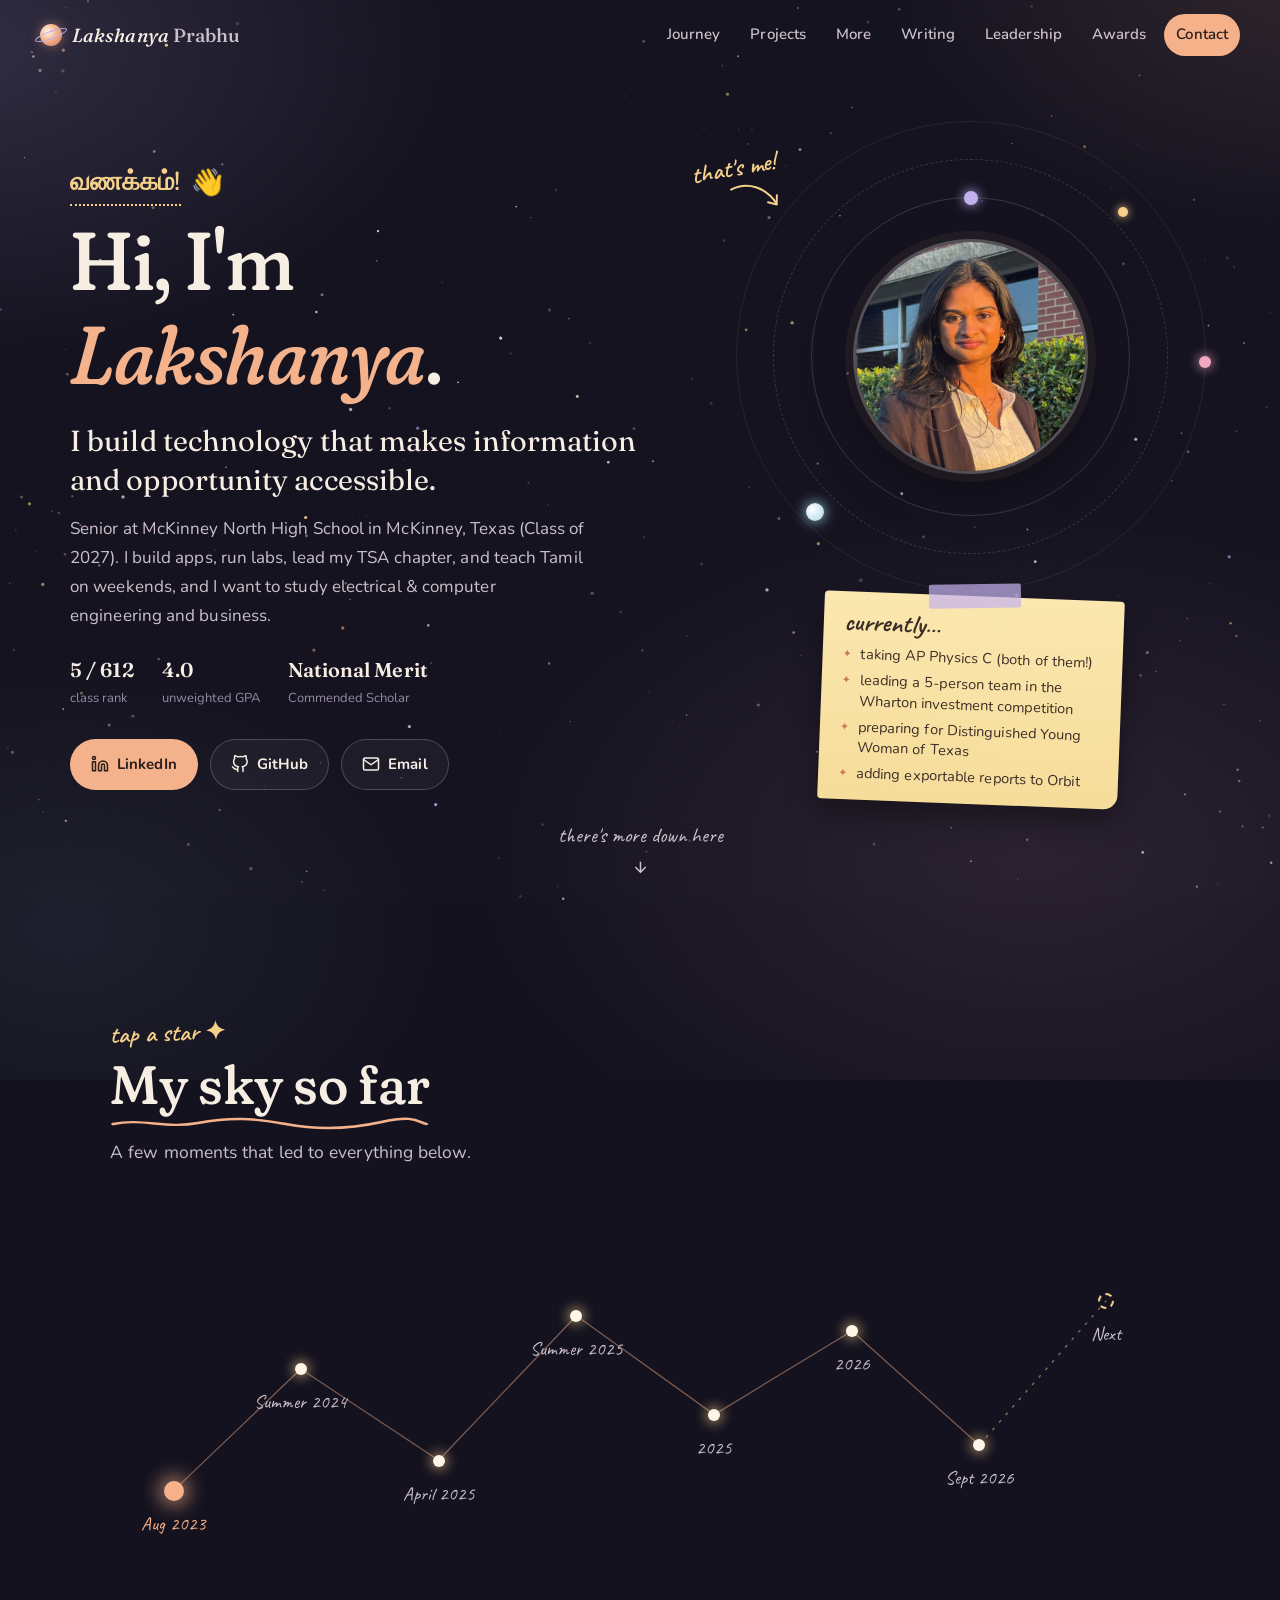
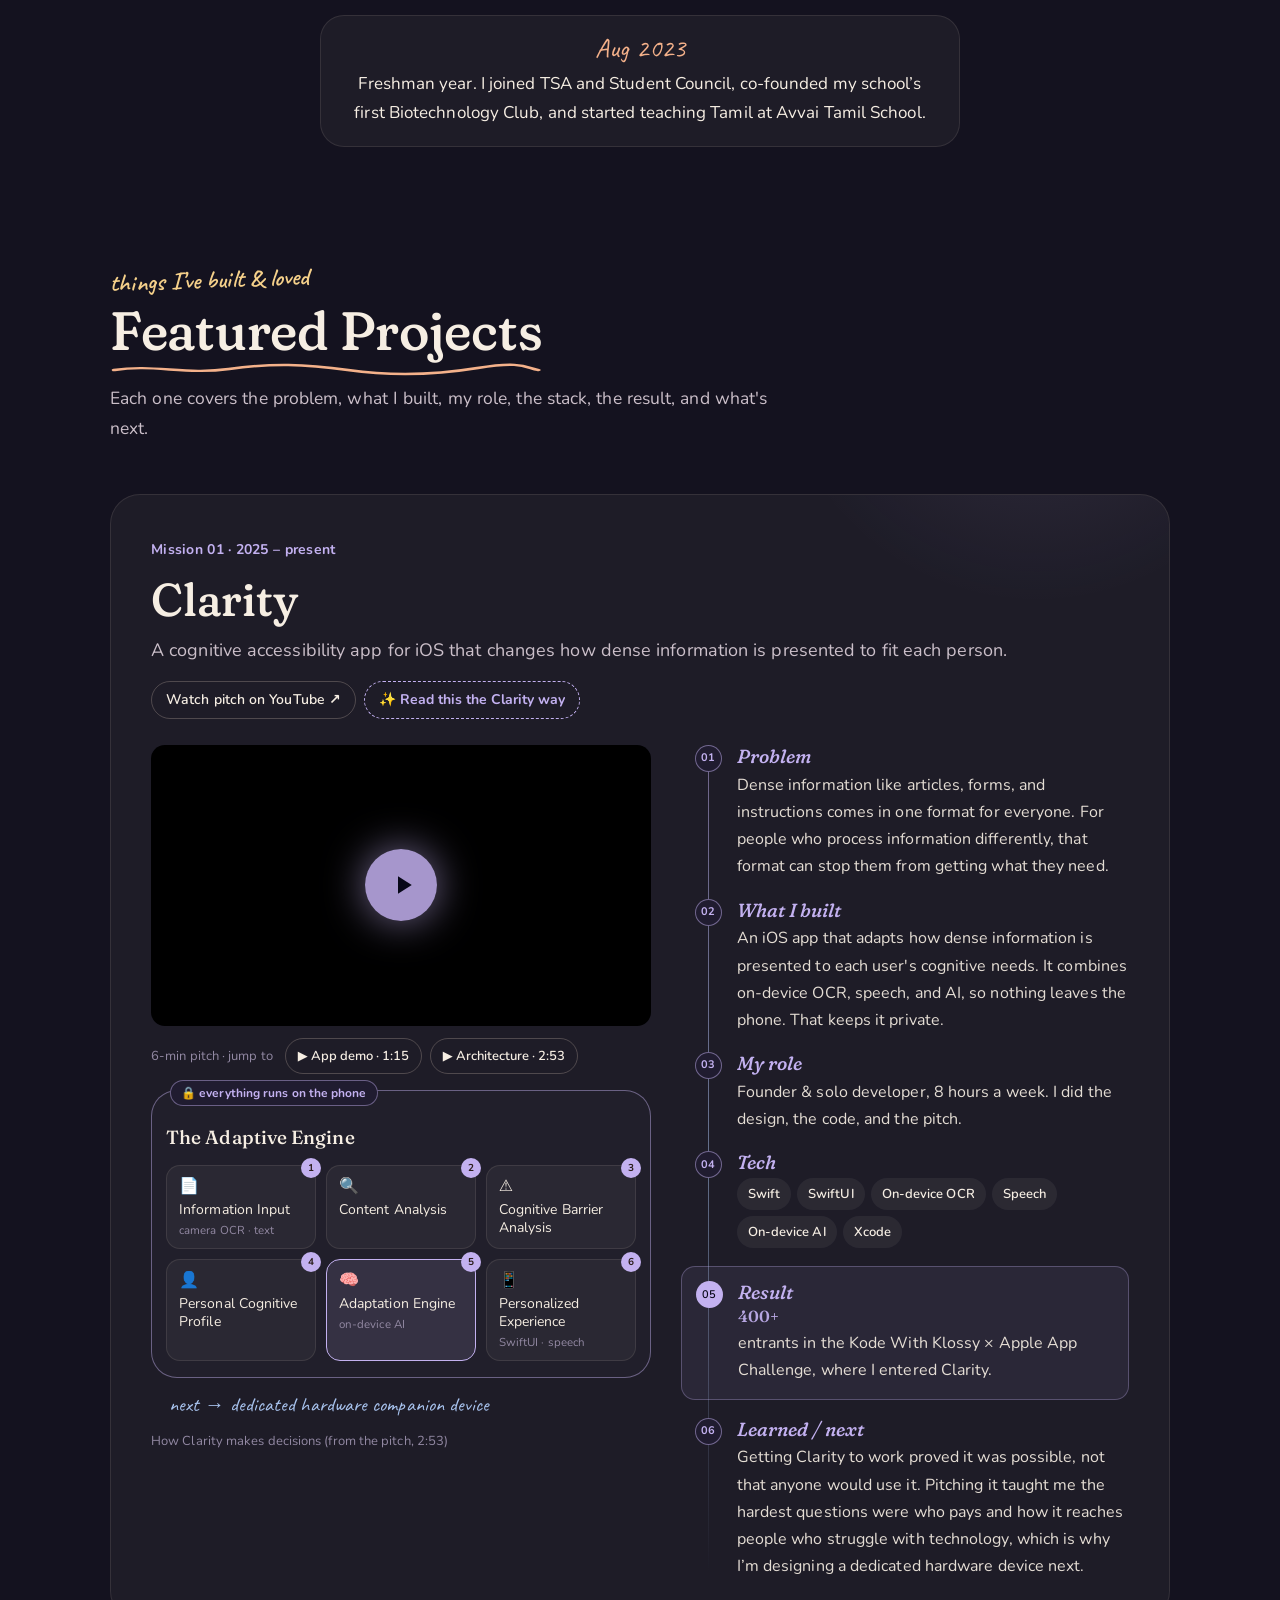
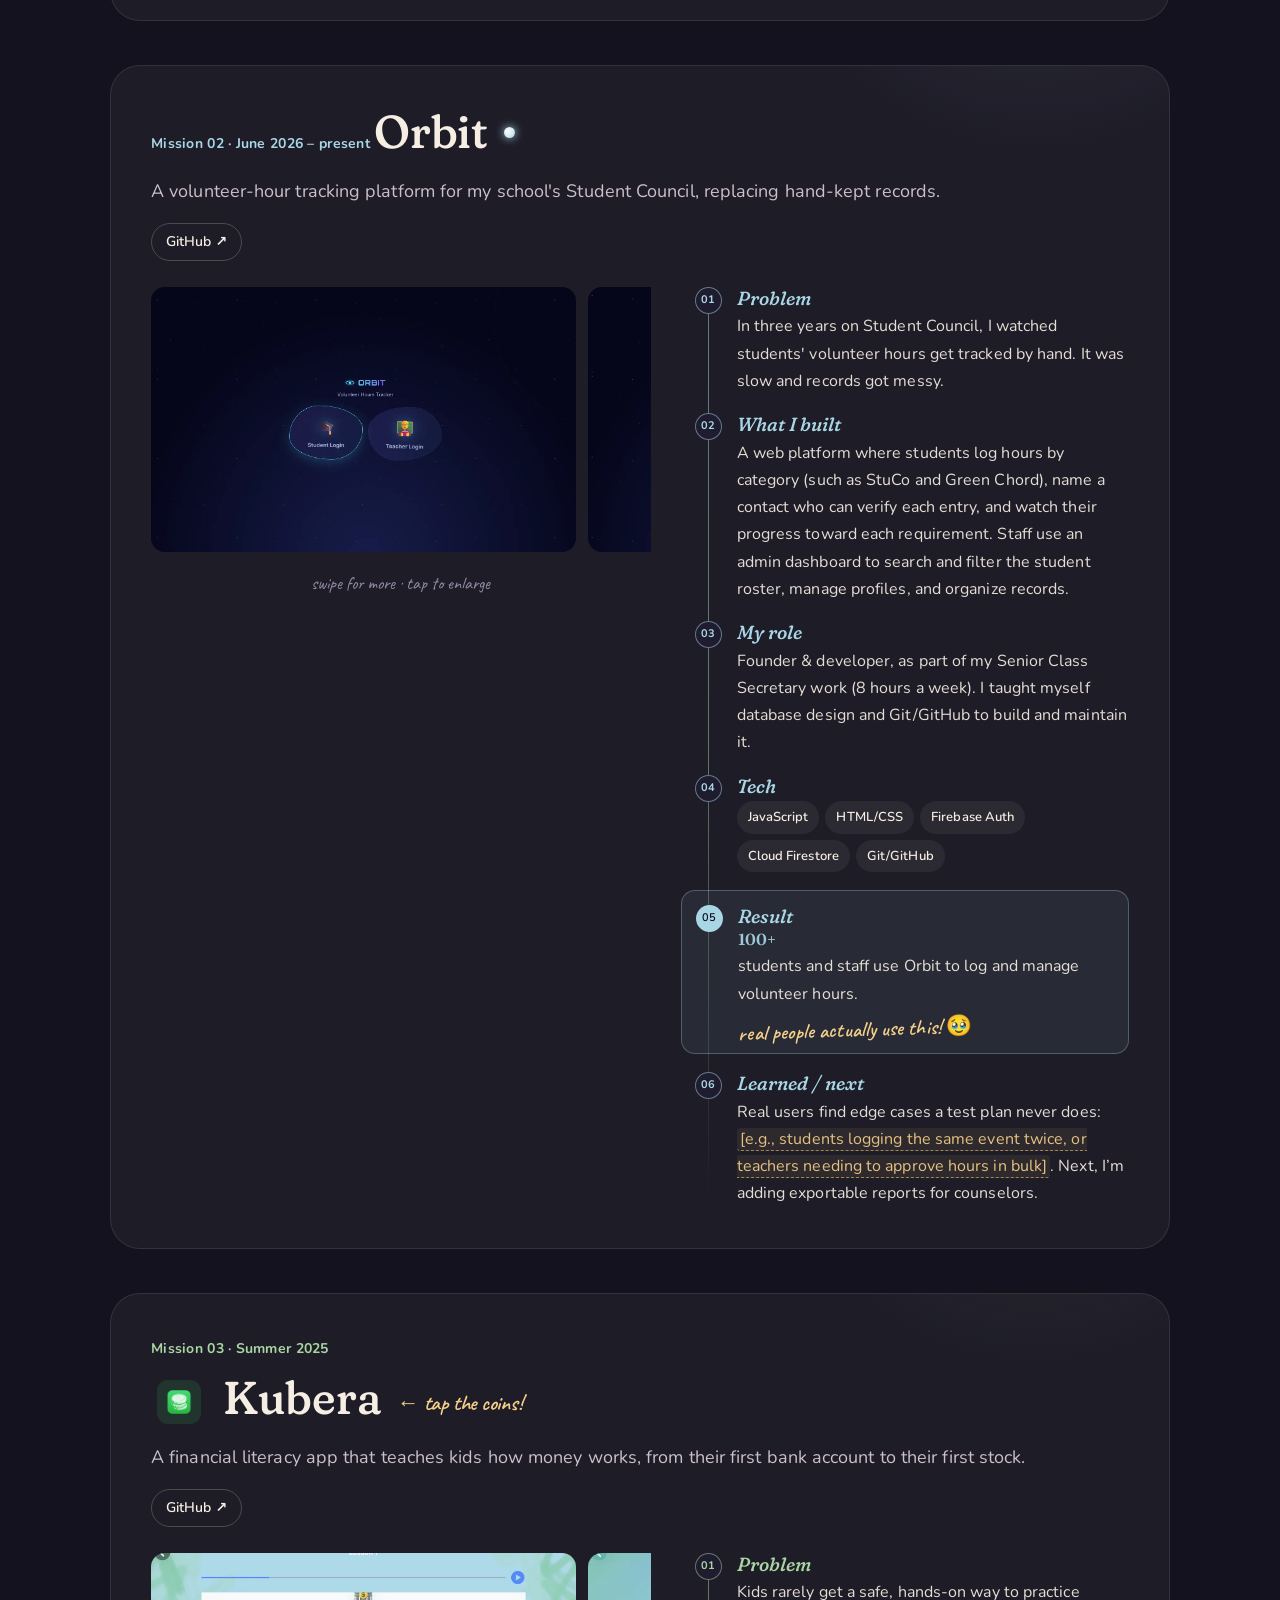
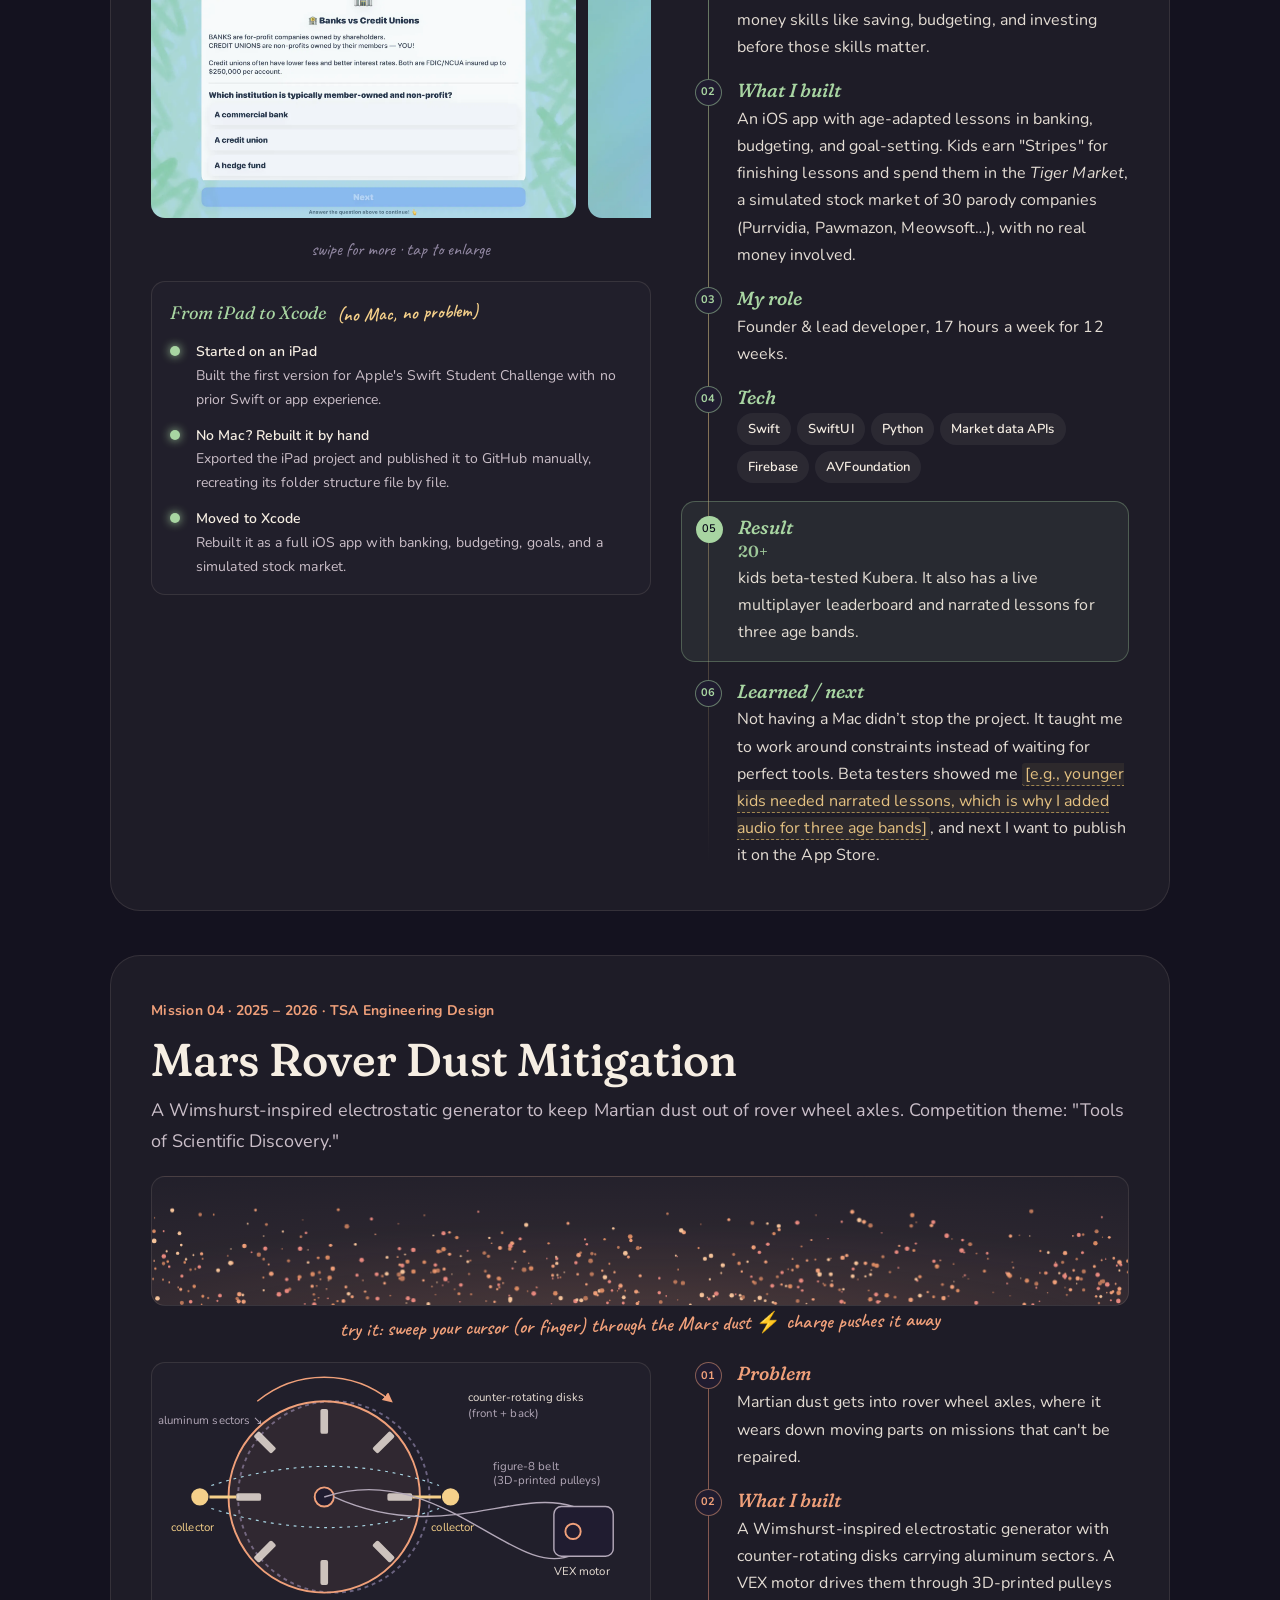
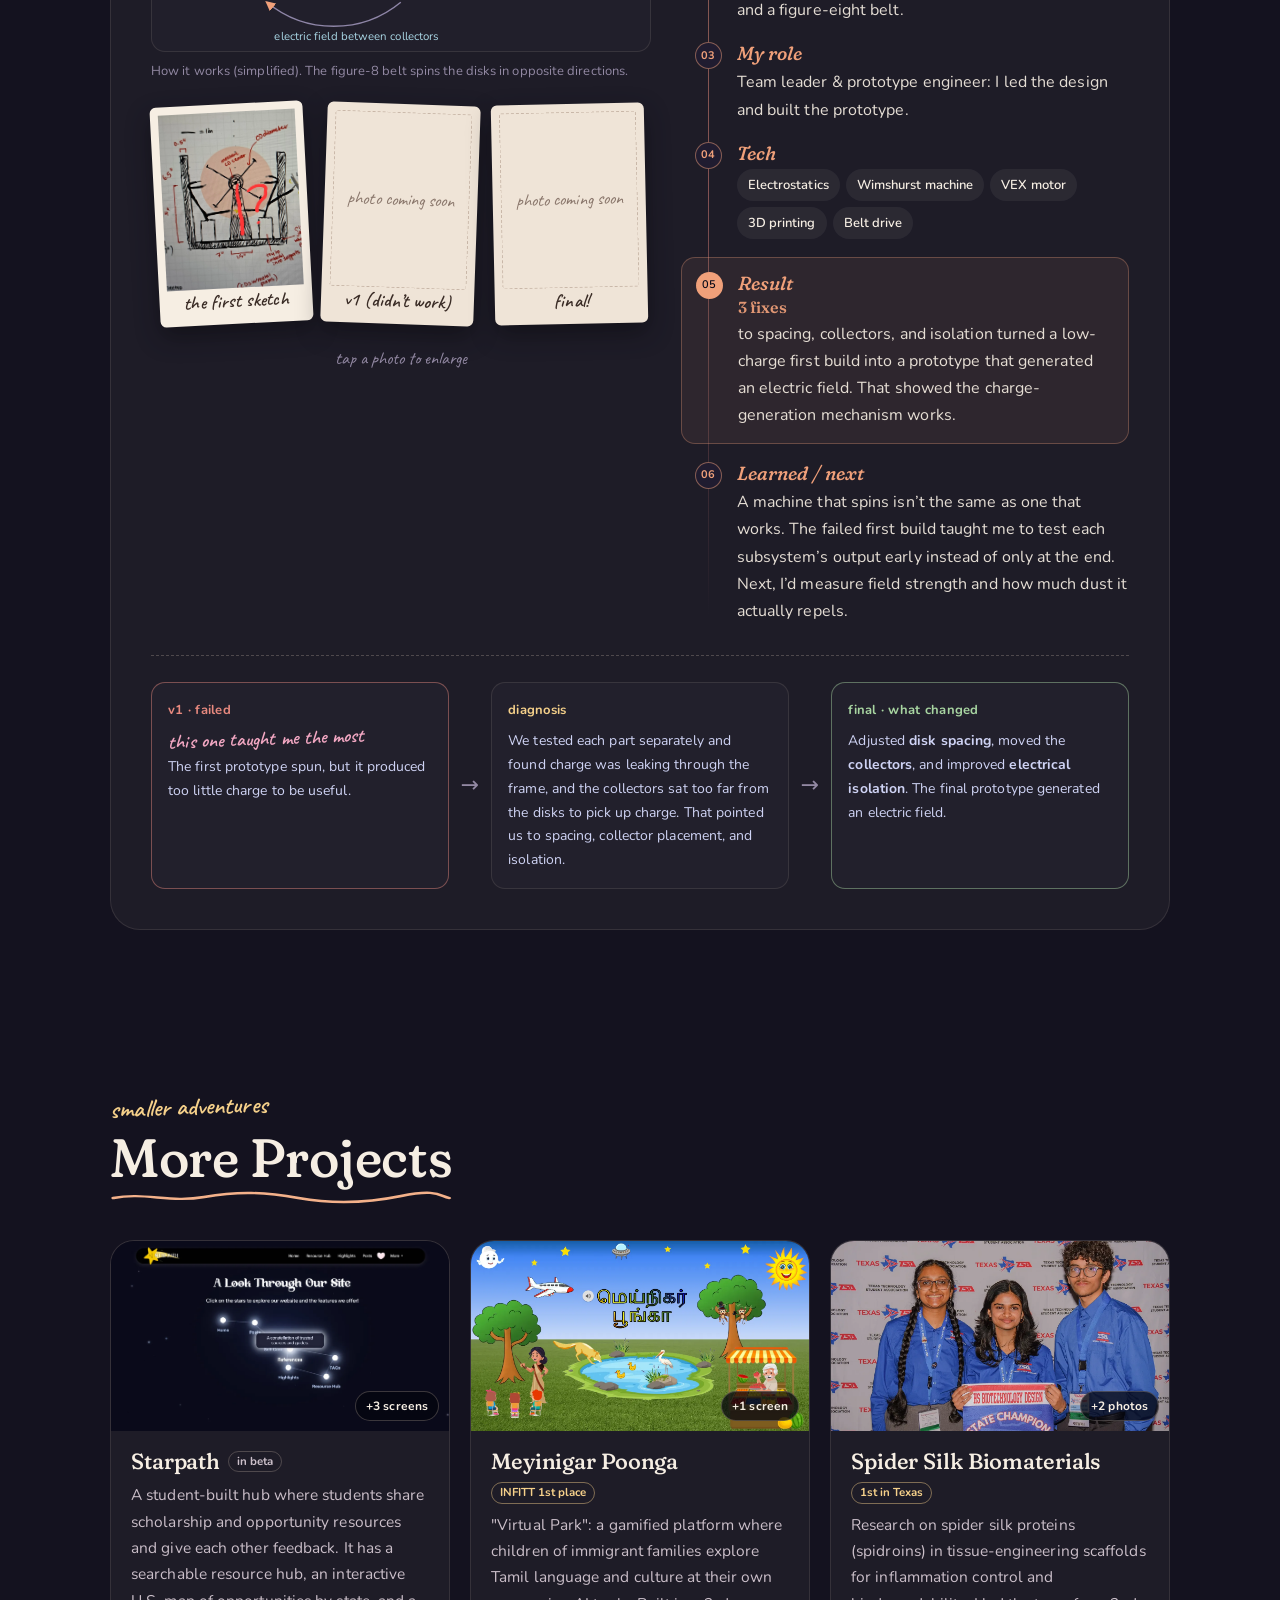
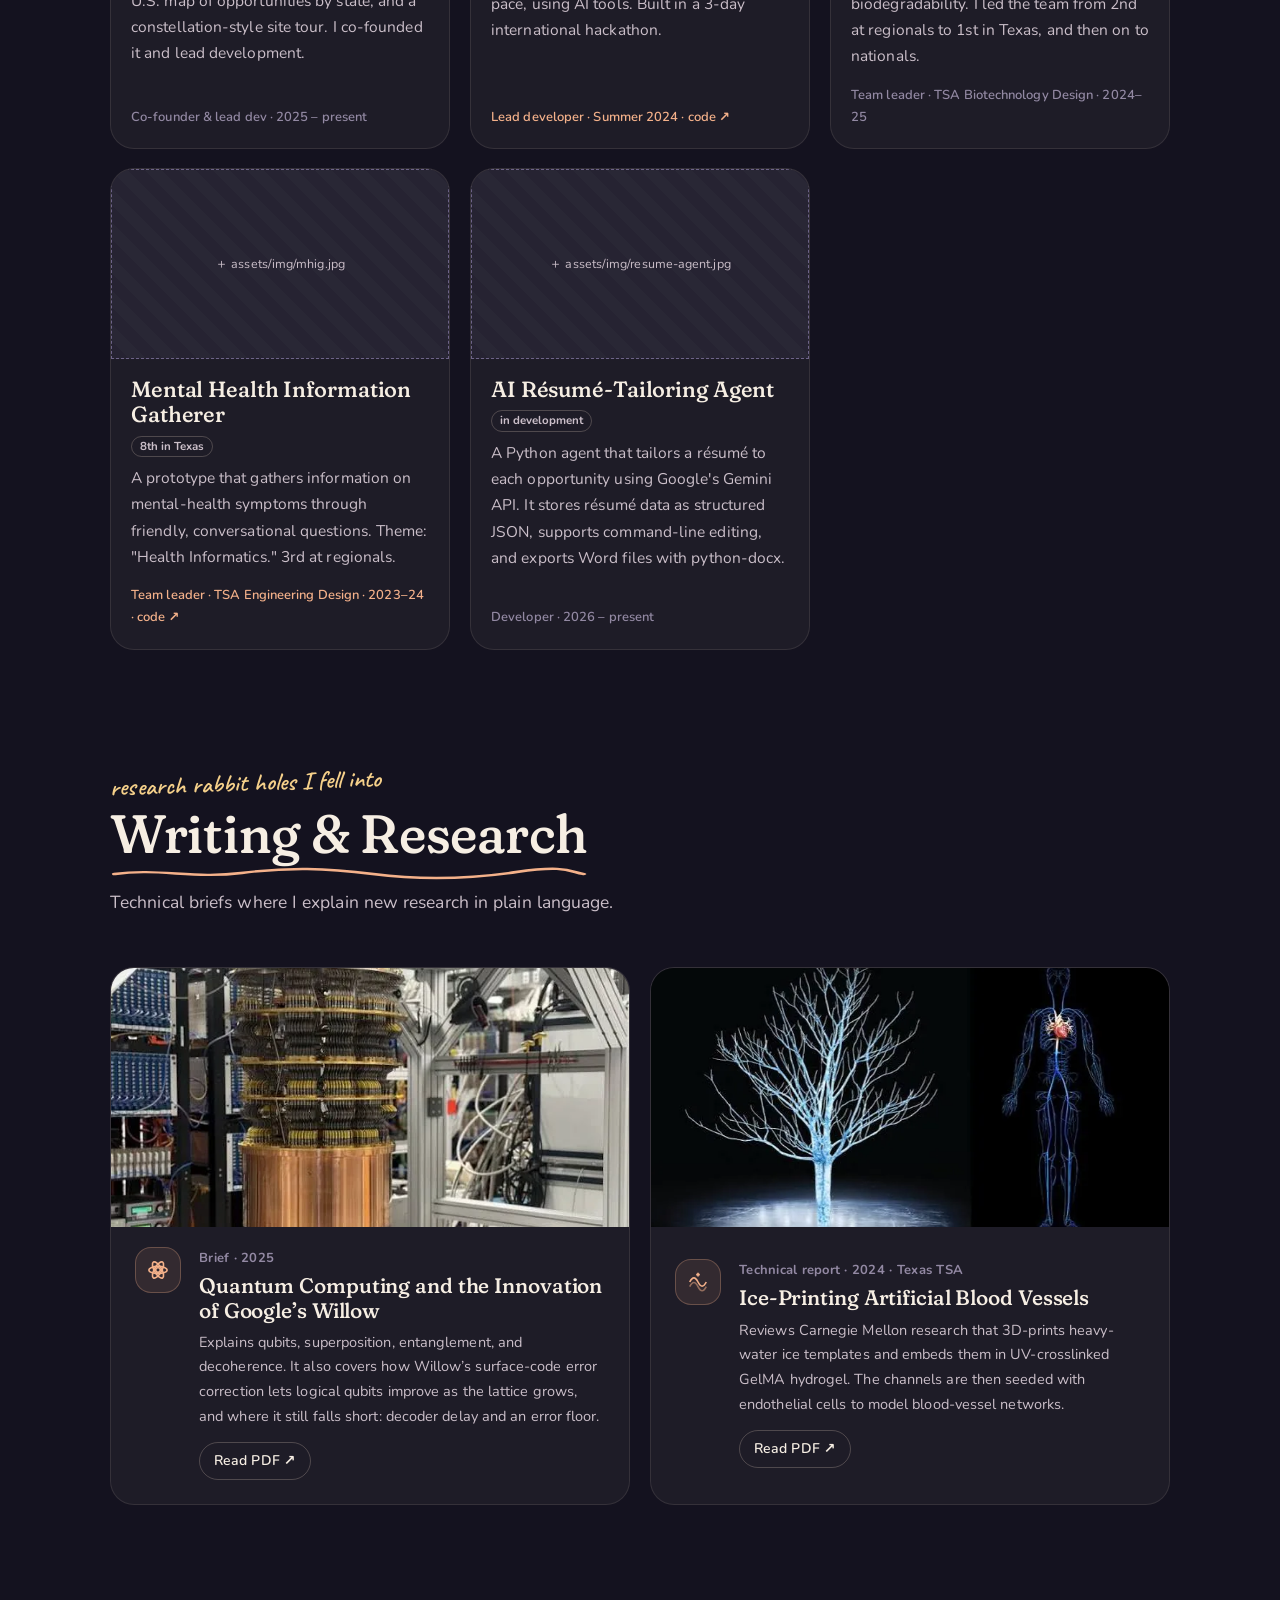
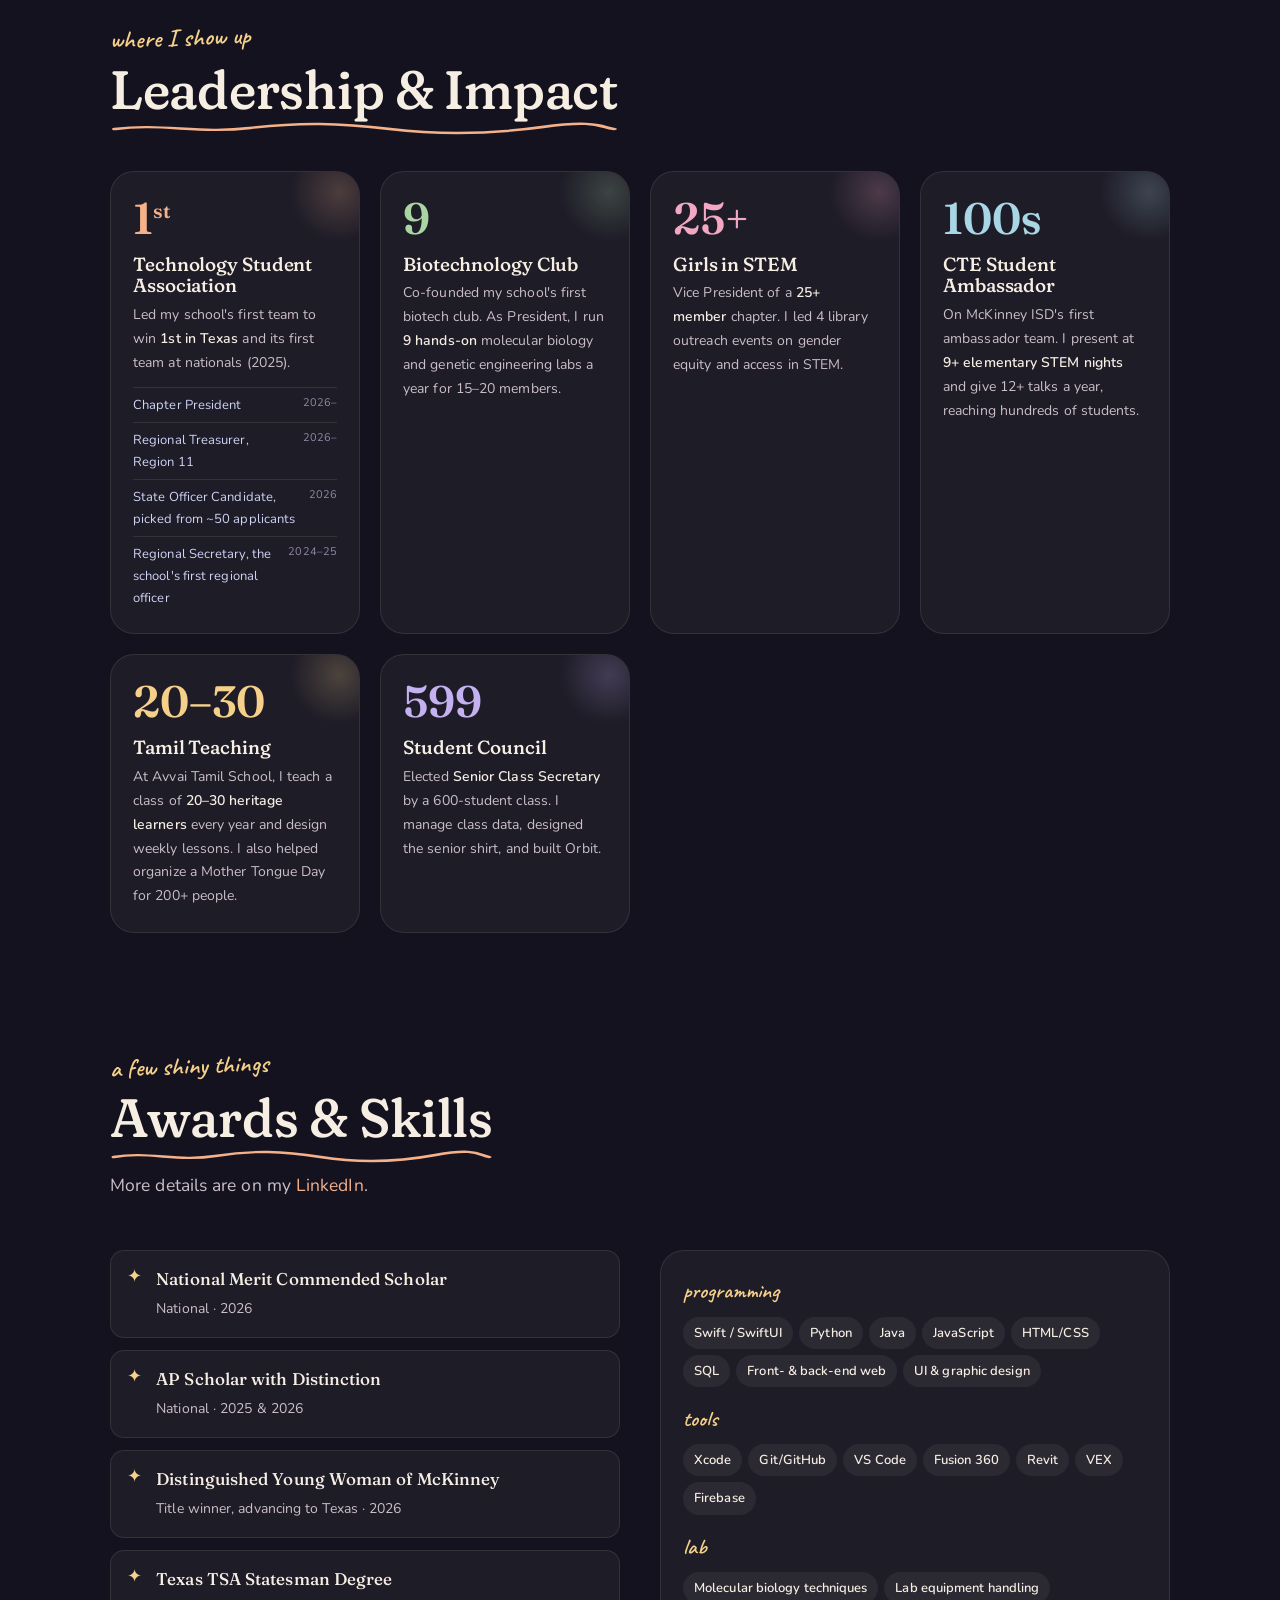
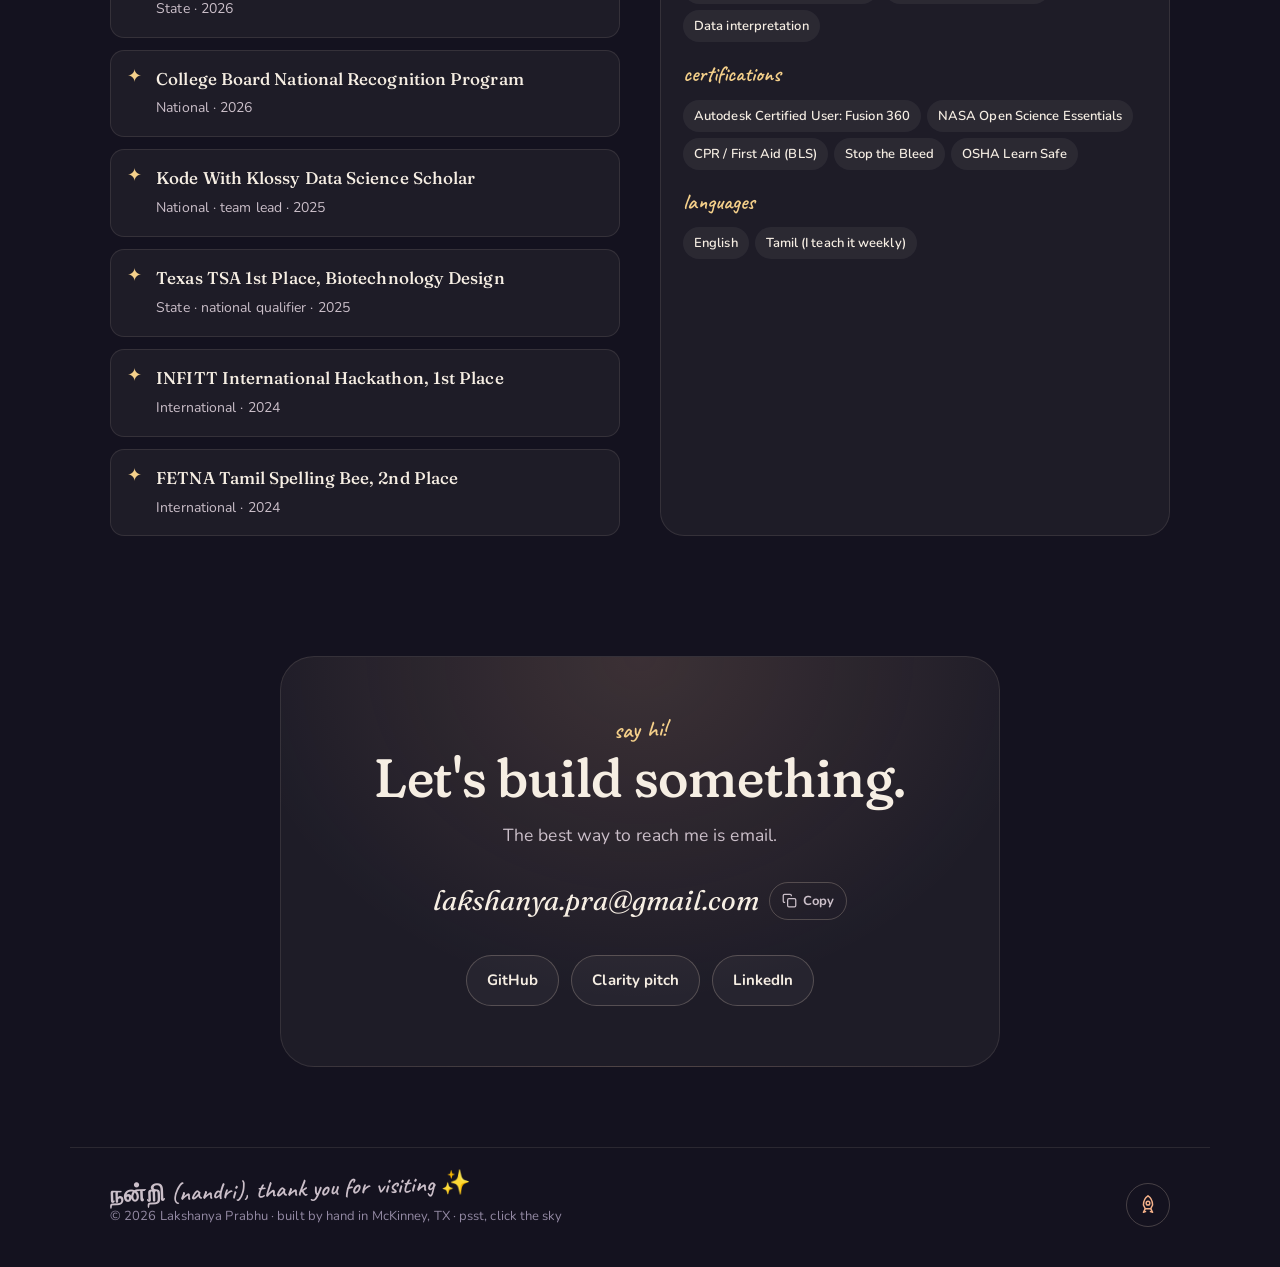
==== commit 0d1b5221: "ver3 - design changes" ====
--- a/index.html
+++ b/index.html
@@ -26,7 +26,7 @@
     • Images: drop files into assets/img/ using the names in each
       <img src="...">. Until a file exists, the page shows a dashed
       placeholder labeled with the file name it expects.
-    • PDFs go in assets/docs/ (resume.pdf, willow-brief.pdf, ...)
+    • PDFs go in assets/docs/ (willow-brief.pdf, ice-printing-brief.pdf)
     ============================================================
   -->
 
@@ -77,9 +77,9 @@
             <li><strong>National Merit</strong><span>Commended Scholar</span></li>
           </ul>
           <div class="hero-buttons">
-            <a class="btn btn-primary" href="assets/docs/resume.pdf" target="_blank" rel="noopener">
-              <svg viewBox="0 0 24 24" aria-hidden="true"><path d="M14 2H6a2 2 0 0 0-2 2v16a2 2 0 0 0 2 2h12a2 2 0 0 0 2-2V8zM14 2v6h6M8 13h8M8 17h5"/></svg>
-              Résumé
+            <a class="btn btn-primary" href="https://www.linkedin.com/in/lakshanya-prabhu" target="_blank" rel="noopener">
+              <svg viewBox="0 0 24 24" aria-hidden="true"><path d="M16 8a6 6 0 0 1 6 6v7h-4v-7a2 2 0 0 0-4 0v7h-4v-7a6 6 0 0 1 6-6z"/><rect x="2" y="9" width="4" height="12"/><circle cx="4" cy="4" r="2"/></svg>
+              LinkedIn
             </a>
             <a class="btn" href="https://github.com/Lakshanya-P" target="_blank" rel="noopener">
               <svg viewBox="0 0 24 24" aria-hidden="true"><path d="M9 19c-5 1.5-5-2.5-7-3m14 6v-3.87a3.37 3.37 0 0 0-.94-2.61c3.14-.35 6.44-1.54 6.44-7A5.44 5.44 0 0 0 20 4.77 5.07 5.07 0 0 0 19.91 1S18.73.65 16 2.48a13.38 13.38 0 0 0-7 0C6.27.65 5.09 1 5.09 1A5.07 5.07 0 0 0 5 4.77a5.44 5.44 0 0 0-1.5 3.78c0 5.42 3.3 6.61 6.44 7A3.37 3.37 0 0 0 9 18.13V22"/></svg>
@@ -440,17 +440,30 @@
           </div>
         </article>
 
-        <a class="card reveal" href="https://github.com/Lakshanya-P/tamil_virtual_park" target="_blank" rel="noopener">
-          <div class="frame card-img" data-file="assets/img/meyinigar-poonga.jpg"><img src="assets/img/meyinigar-poonga.jpg" alt="Meyinigar Poonga title screen: Tamil letters flowing toward a robotic hand" loading="lazy" /></div>
+        <article class="card reveal" data-gallery>
+          <div class="frame card-img zoomable" data-file="assets/img/poonga-park.webp">
+            <img src="assets/img/poonga-park.webp" alt="Meyinigar Poonga's illustrated park: kids, a pond, animals and a fruit stall, with the title in Tamil" loading="lazy" width="1311" height="725" />
+            <span class="more-shots">+1 screen</span>
+          </div>
+          <div hidden>
+            <img data-src="assets/img/poonga-title.webp" alt="Meyinigar Poonga title screen: Tamil letters flowing toward a robotic hand" />
+          </div>
           <div class="card-body">
             <h3>Meyinigar Poonga <span class="badge gold">INFITT 1st place</span></h3>
             <p>"Virtual Park": a gamified platform where children of immigrant families explore Tamil language and culture at their own pace, using AI tools. Built in a 3-day international hackathon.</p>
-            <span class="card-meta">Lead developer · Summer 2024 · code ↗</span>
-          </div>
-        </a>
-
-        <article class="card reveal">
-          <div class="frame card-img" data-file="assets/img/spider-silk.jpg"><img src="assets/img/spider-silk.jpg" alt="Spider silk biomaterials project display" loading="lazy" /></div>
+            <a class="card-meta" href="https://github.com/Lakshanya-P/tamil_virtual_park" target="_blank" rel="noopener">Lead developer · Summer 2024 · code ↗</a>
+          </div>
+        </article>
+
+        <article class="card reveal" data-gallery>
+          <div class="frame card-img zoomable" data-file="assets/img/spider-silk-team.webp">
+            <img class="pos-low" src="assets/img/spider-silk-team.webp" alt="My team holding the HS Biotechnology Design State Champion banner at the Texas TSA State Conference" loading="lazy" width="1263" height="842" />
+            <span class="more-shots">+2 photos</span>
+          </div>
+          <div hidden>
+            <img data-src="assets/img/spider-silk-board.webp" alt="Our Spider Silk Proteins display board: applications in bone, skin, nerve and heart-muscle regeneration, plus 3D printing and ethical considerations" />
+            <img data-src="assets/img/spider-silk-bone.webp" alt="Display close-up: spidroin-based materials for bone regeneration, with model bone and nerve samples" />
+          </div>
           <div class="card-body">
             <h3>Spider Silk Biomaterials <span class="badge gold">1st in Texas</span></h3>
             <p>Research on spider silk proteins (spidroins) in tissue-engineering scaffolds for inflammation control and biodegradability. I led the team from 2nd at regionals to 1st in Texas, and then on to nationals.</p>
@@ -488,6 +501,7 @@
 
       <div class="grid docs">
         <article class="doc reveal">
+          <div class="frame doc-img zoomable" data-file="assets/img/willow.webp"><img src="assets/img/willow.webp" alt="A quantum computer's cryogenic chandelier, the kind of system that houses chips like Willow" loading="lazy" width="596" height="335" /></div>
           <div class="doc-icon" aria-hidden="true">
             <svg viewBox="0 0 24 24"><circle cx="12" cy="12" r="2.5"/><ellipse cx="12" cy="12" rx="10" ry="4"/><ellipse cx="12" cy="12" rx="10" ry="4" transform="rotate(60 12 12)"/><ellipse cx="12" cy="12" rx="10" ry="4" transform="rotate(120 12 12)"/></svg>
           </div>
@@ -499,6 +513,7 @@
           </div>
         </article>
         <article class="doc reveal">
+          <div class="frame doc-img zoomable" data-file="assets/img/ice-printing.webp"><img src="assets/img/ice-printing.webp" alt="A branching, tree-like vascular network beside a human body's blood-vessel system" loading="lazy" width="721" height="425" /></div>
           <div class="doc-icon" aria-hidden="true">
             <svg viewBox="0 0 24 24"><path d="M3 12c3-6 6-6 9 0s6 6 9 0"/><path d="M3 17c3-6 6-6 9 0s6 6 9 0" opacity=".5"/><path d="M12 2v4M10 4h4"/></svg>
           </div>
@@ -564,7 +579,7 @@
       <div class="section-head reveal">
         <p class="note">a few shiny things</p>
         <h2>Awards &amp; Skills</h2>
-        <p class="section-sub">Full details are on my <a href="assets/docs/resume.pdf" target="_blank" rel="noopener">résumé</a>.</p>
+        <p class="section-sub">More details are on my <a href="https://www.linkedin.com/in/lakshanya-prabhu" target="_blank" rel="noopener">LinkedIn</a>.</p>
       </div>
 
       <div class="awards-wrap">
@@ -611,9 +626,7 @@
         <div class="hero-buttons center">
           <a class="btn" href="https://github.com/Lakshanya-P" target="_blank" rel="noopener">GitHub</a>
           <a class="btn" href="https://youtu.be/xhVOcf4qCKo" target="_blank" rel="noopener">Clarity pitch</a>
-          <a class="btn" href="assets/docs/resume.pdf" target="_blank" rel="noopener">Résumé</a>
-          <!-- Add LinkedIn if you have one:
-          <a class="btn" href="https://www.linkedin.com/in/YOUR-HANDLE" target="_blank" rel="noopener">LinkedIn</a> -->
+          <a class="btn" href="https://www.linkedin.com/in/lakshanya-prabhu" target="_blank" rel="noopener">LinkedIn</a>
         </div>
       </div>
     </section>
--- a/style.css
+++ b/style.css
@@ -830,6 +830,12 @@
 .doc-icon { border-radius: 16px; background: rgba(244,177,138,.1); border-color: rgba(244,177,138,.28); }
 .doc-kind { font-size: 13px; font-weight: 700; text-transform: none; letter-spacing: .02em; }
 .doc h3 { font-size: 21px; font-weight: 500; }
+.doc { overflow: hidden; align-items: start; }
+.doc-img { grid-column: 1 / -1; aspect-ratio: 16 / 8; margin: -24px -24px 2px; border-radius: 0; }
+.doc-img img { transition: transform .6s var(--ease); }
+.pos-low { object-position: center 70%; }
+.card-body a.card-meta { color: var(--cyan); width: max-content; }
+.card-body a.card-meta:hover { text-decoration: underline; }
 
 /* Leadership: each card gets its own soft color */
 .impact-card::after { background: radial-gradient(circle, color-mix(in srgb, var(--c, var(--cyan)) 22%, transparent), transparent 70%); }
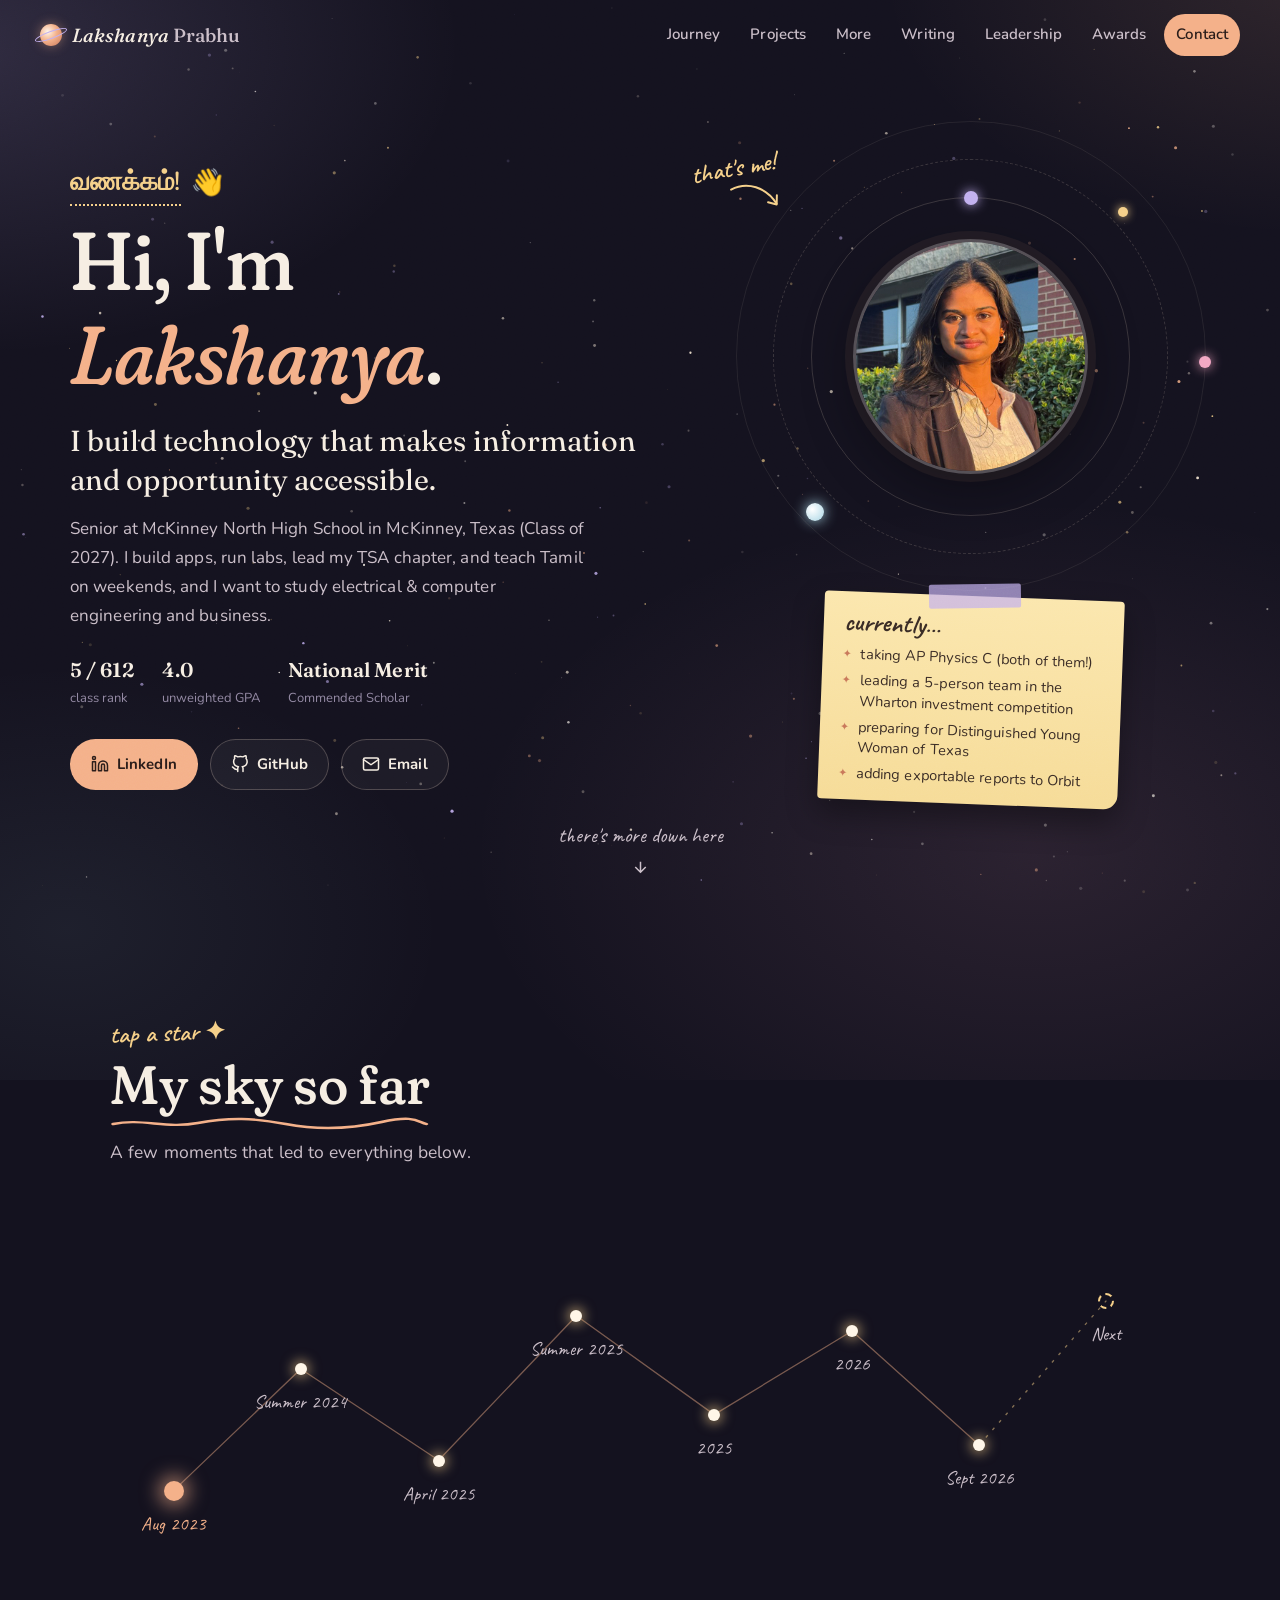
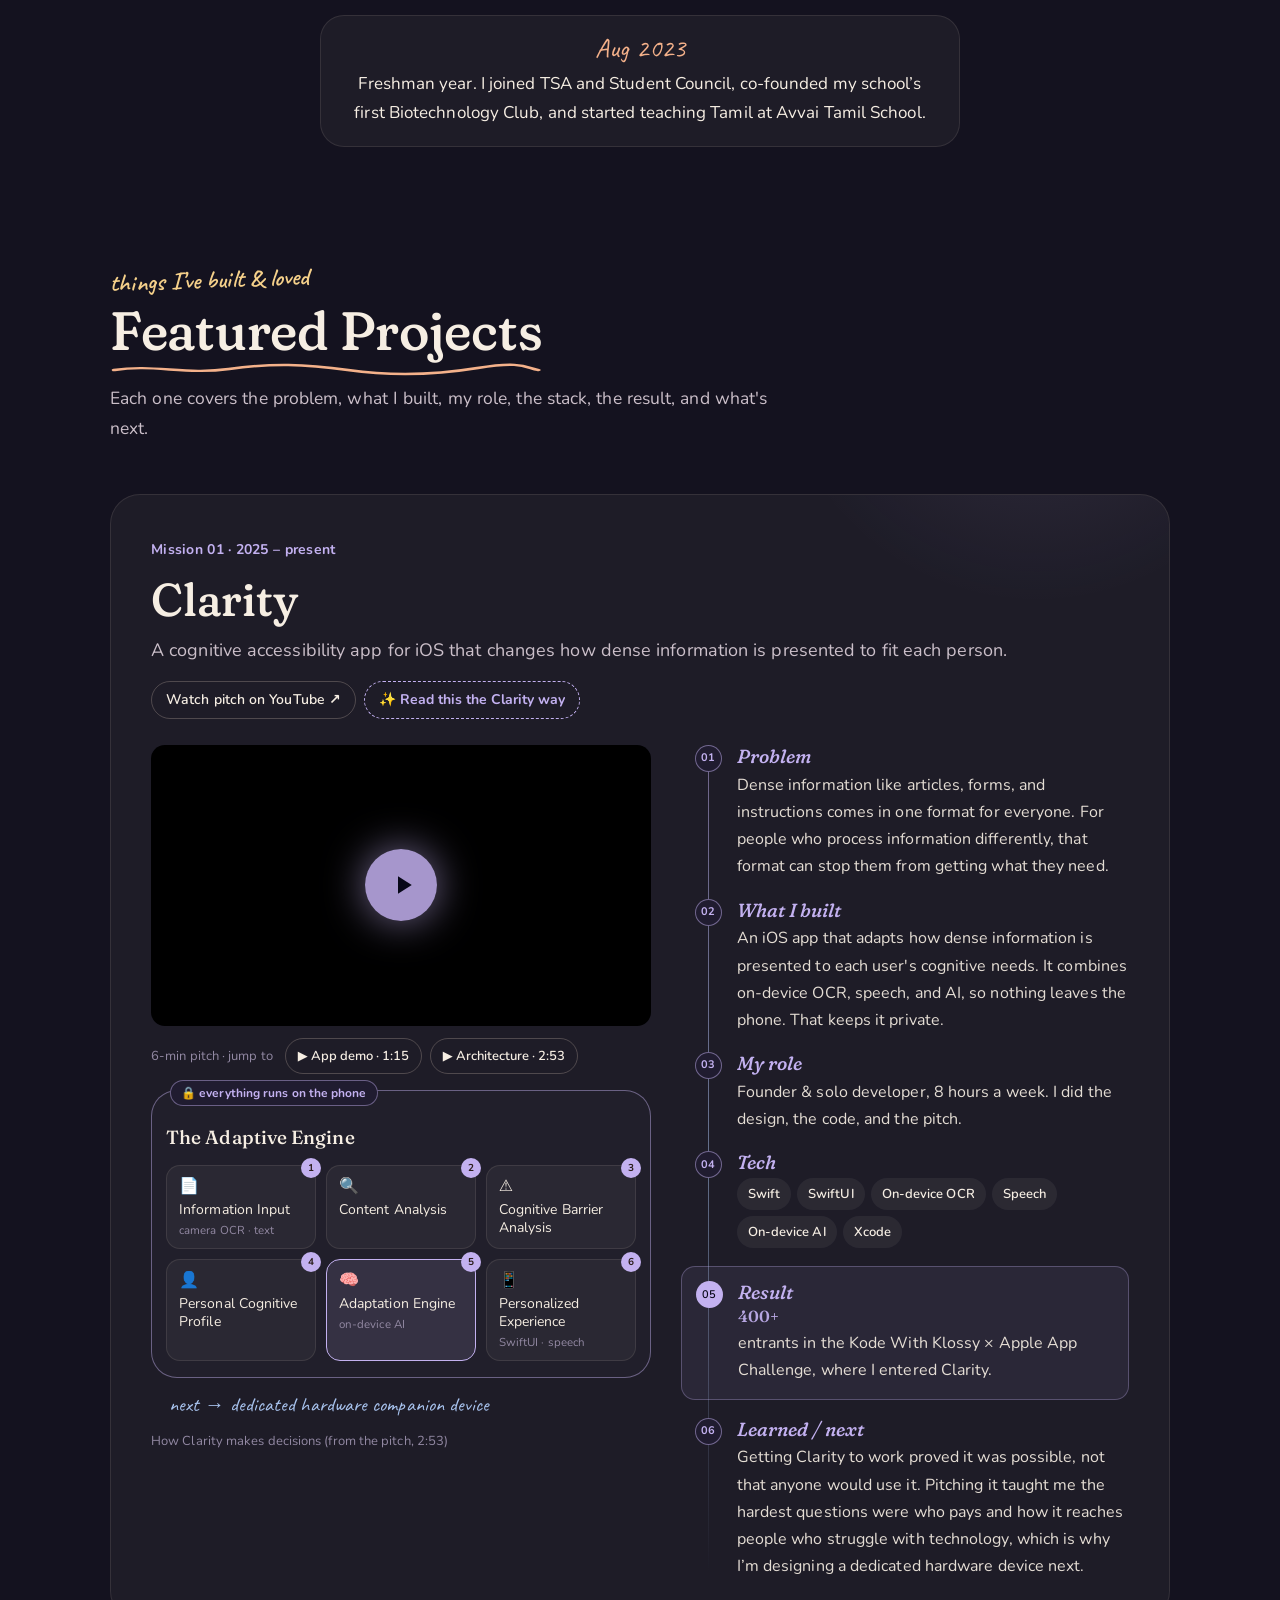
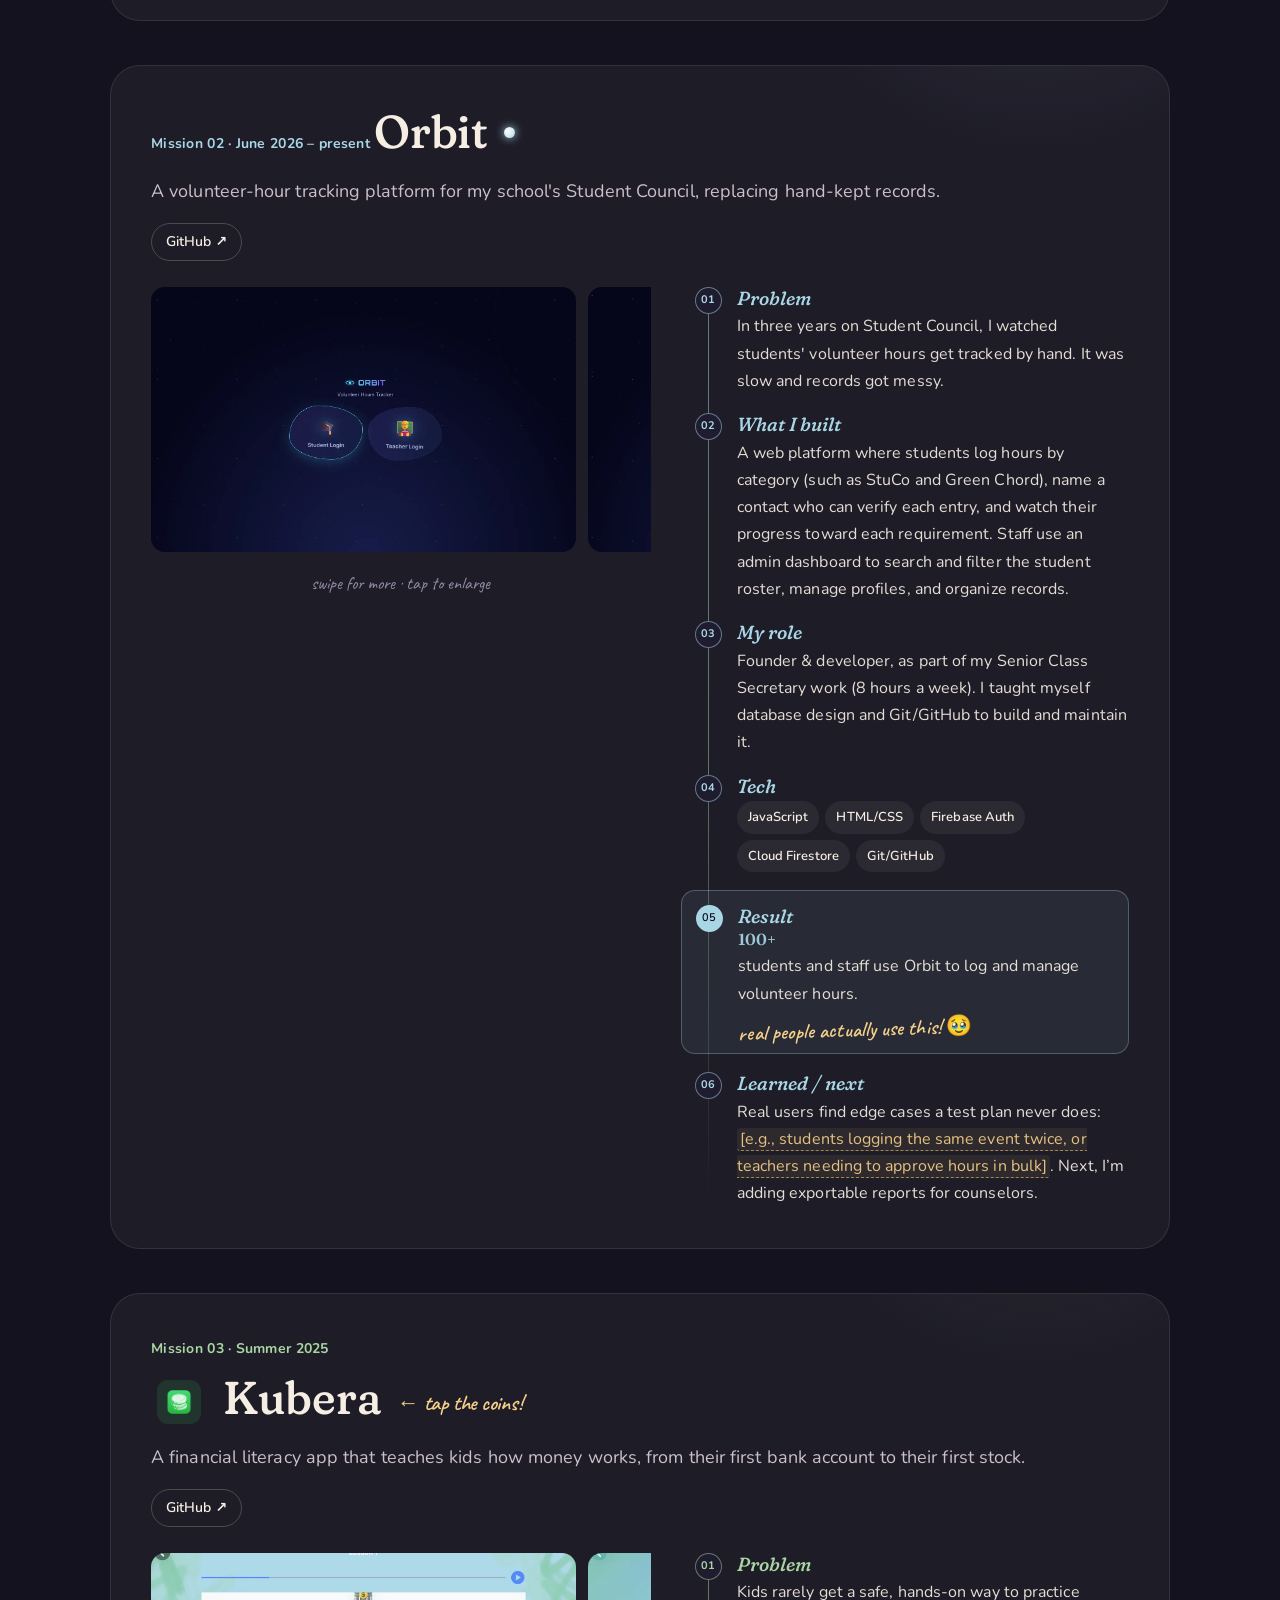
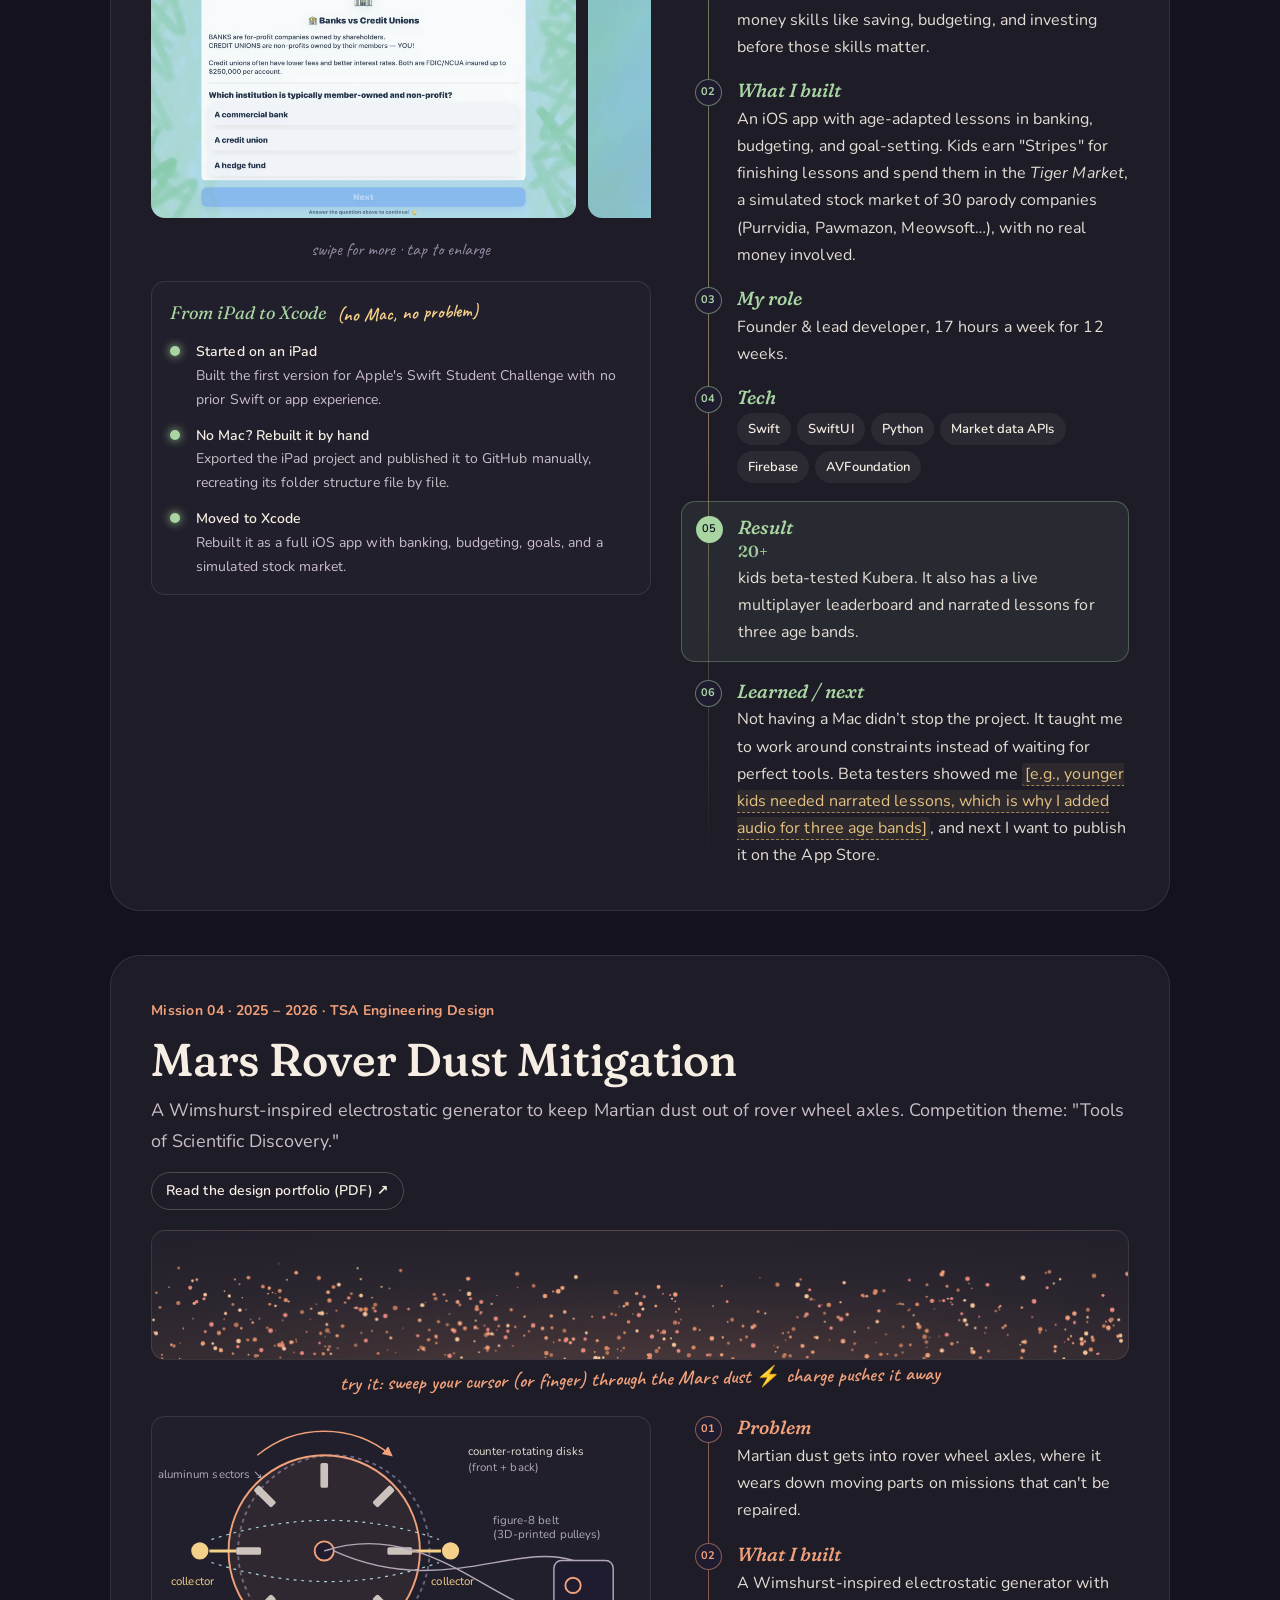
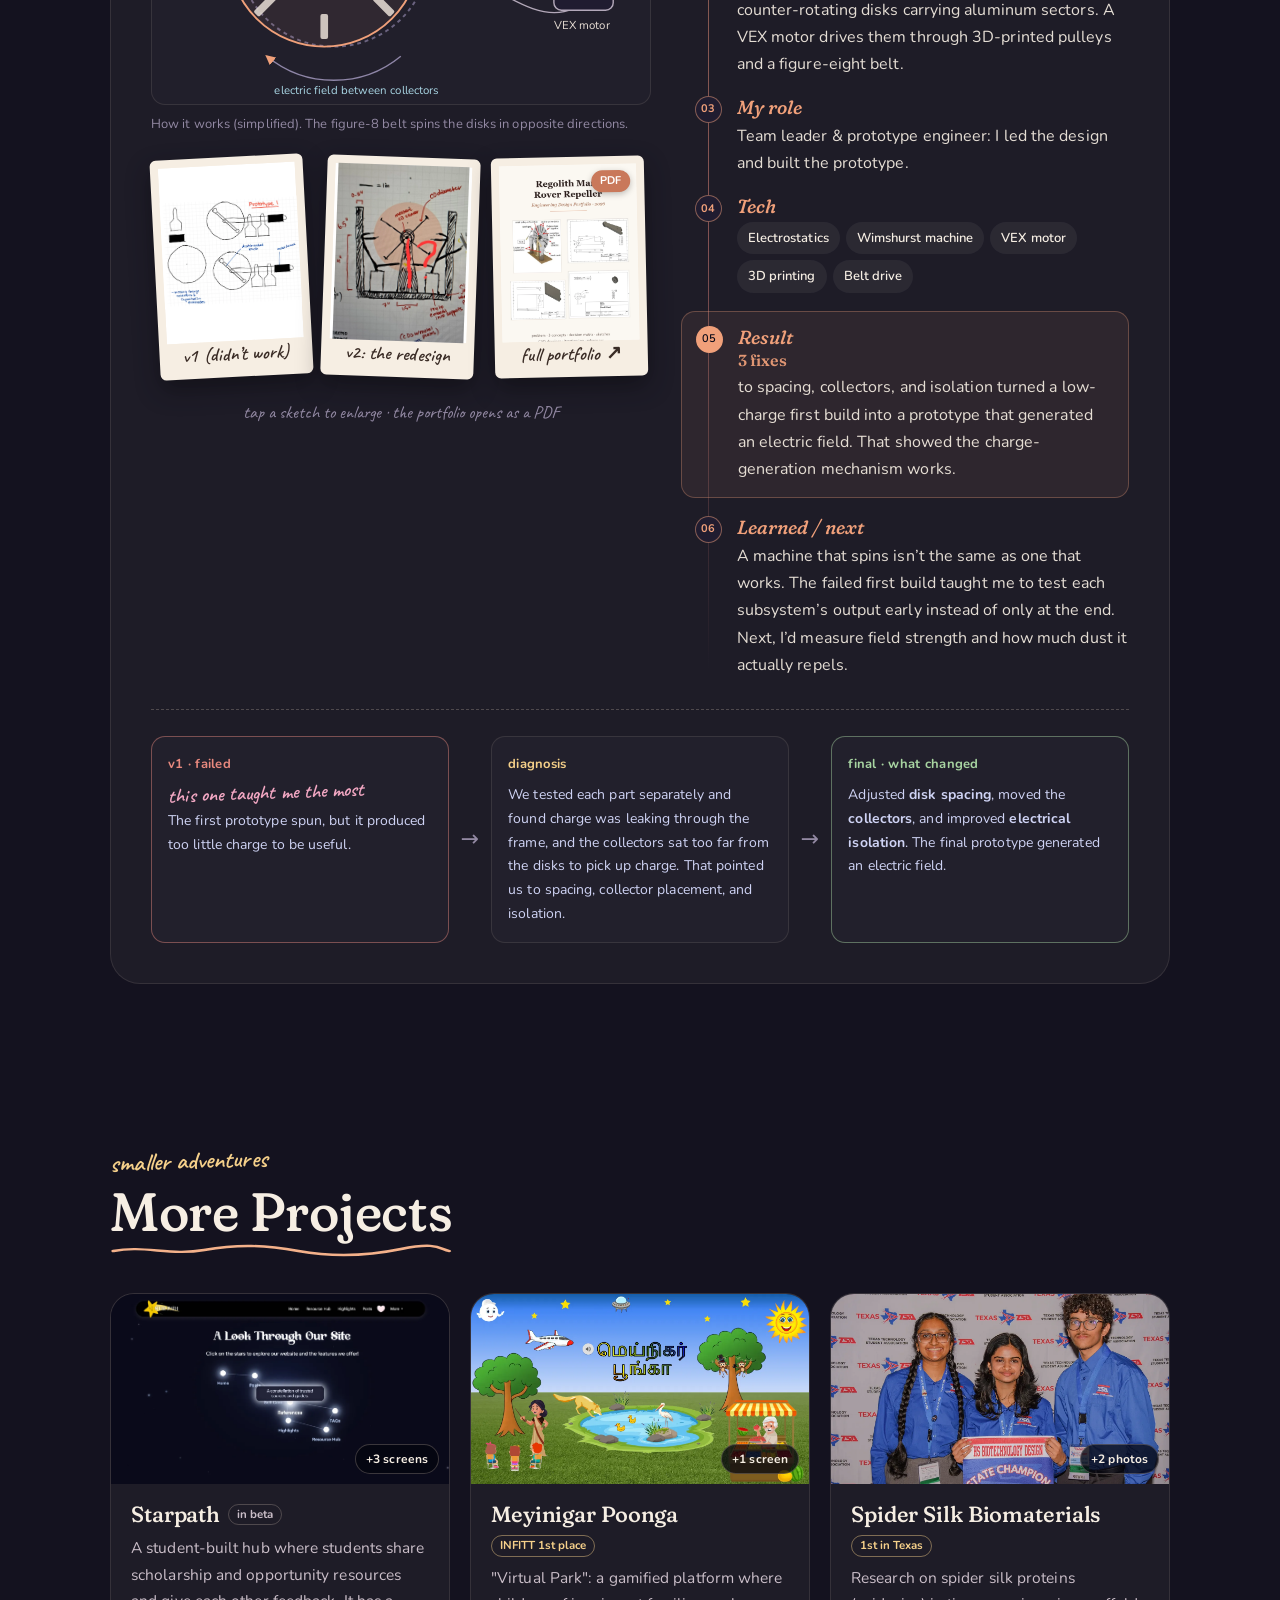
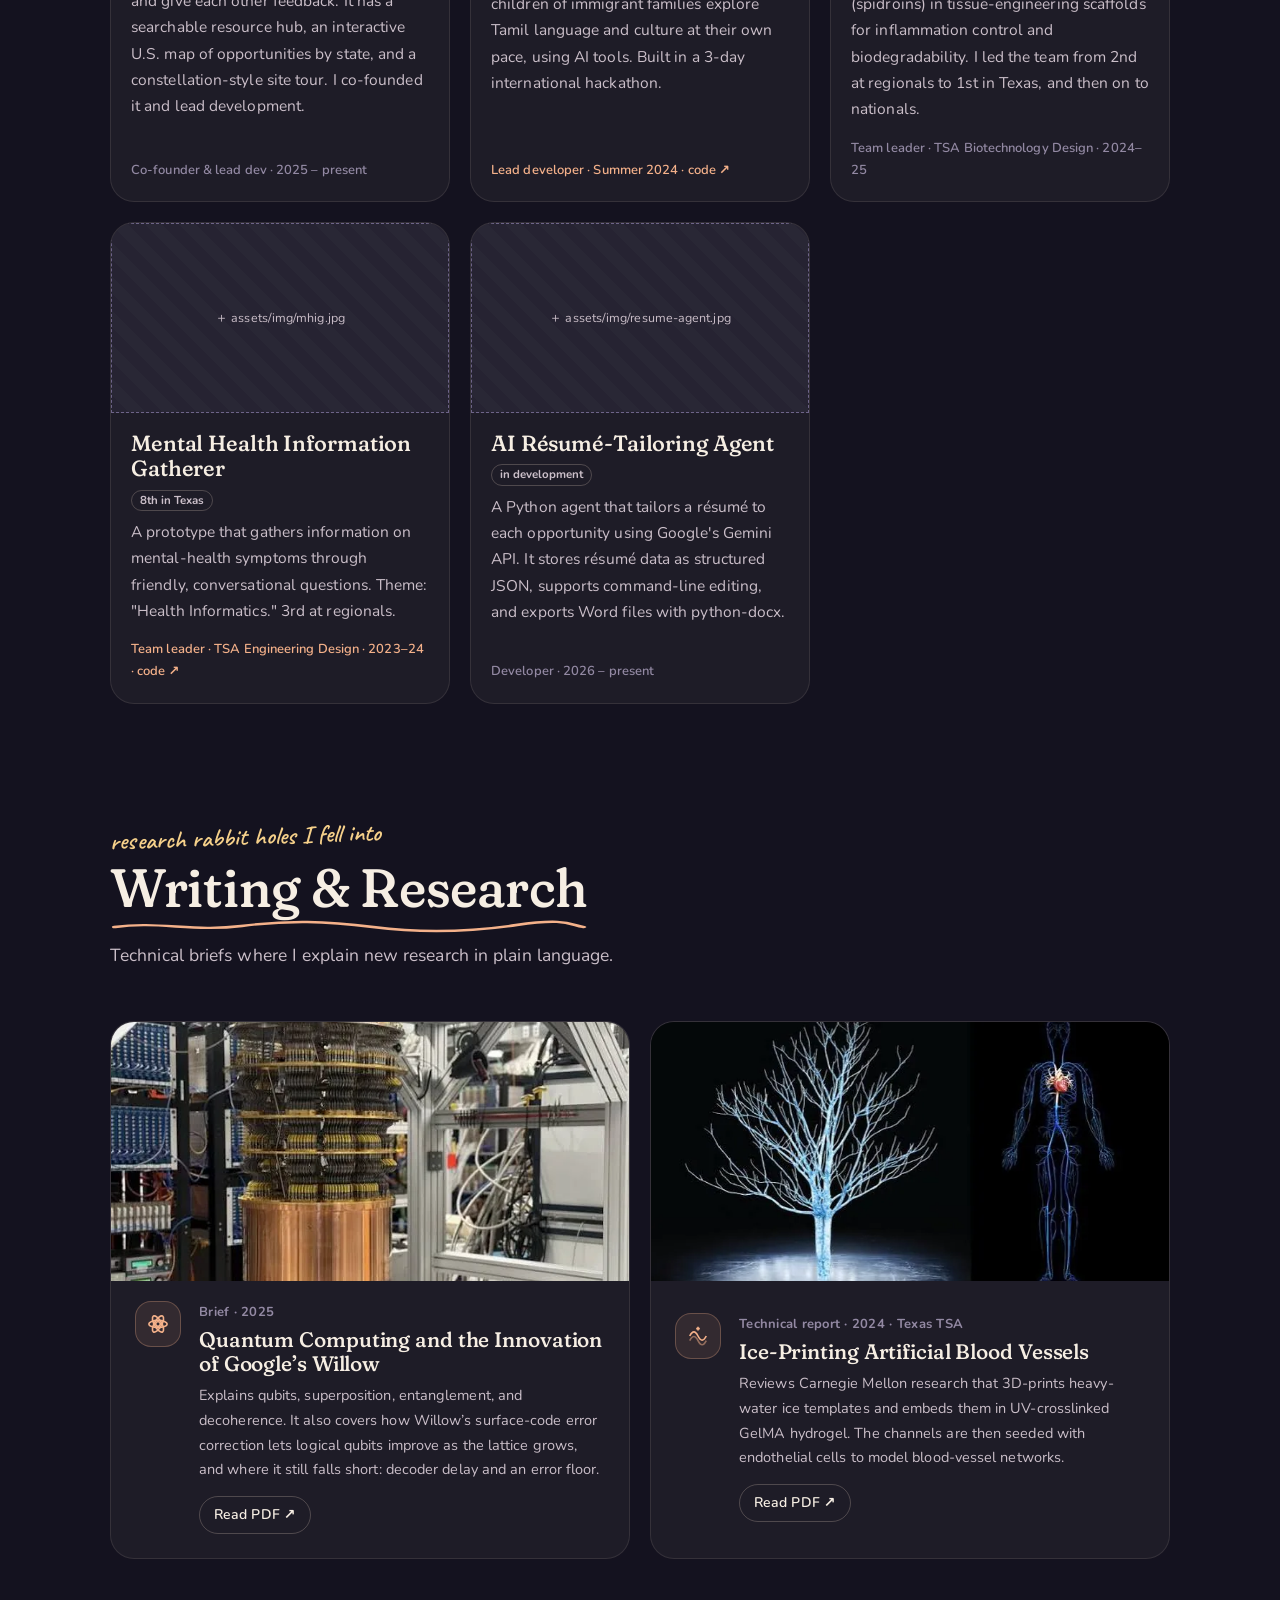
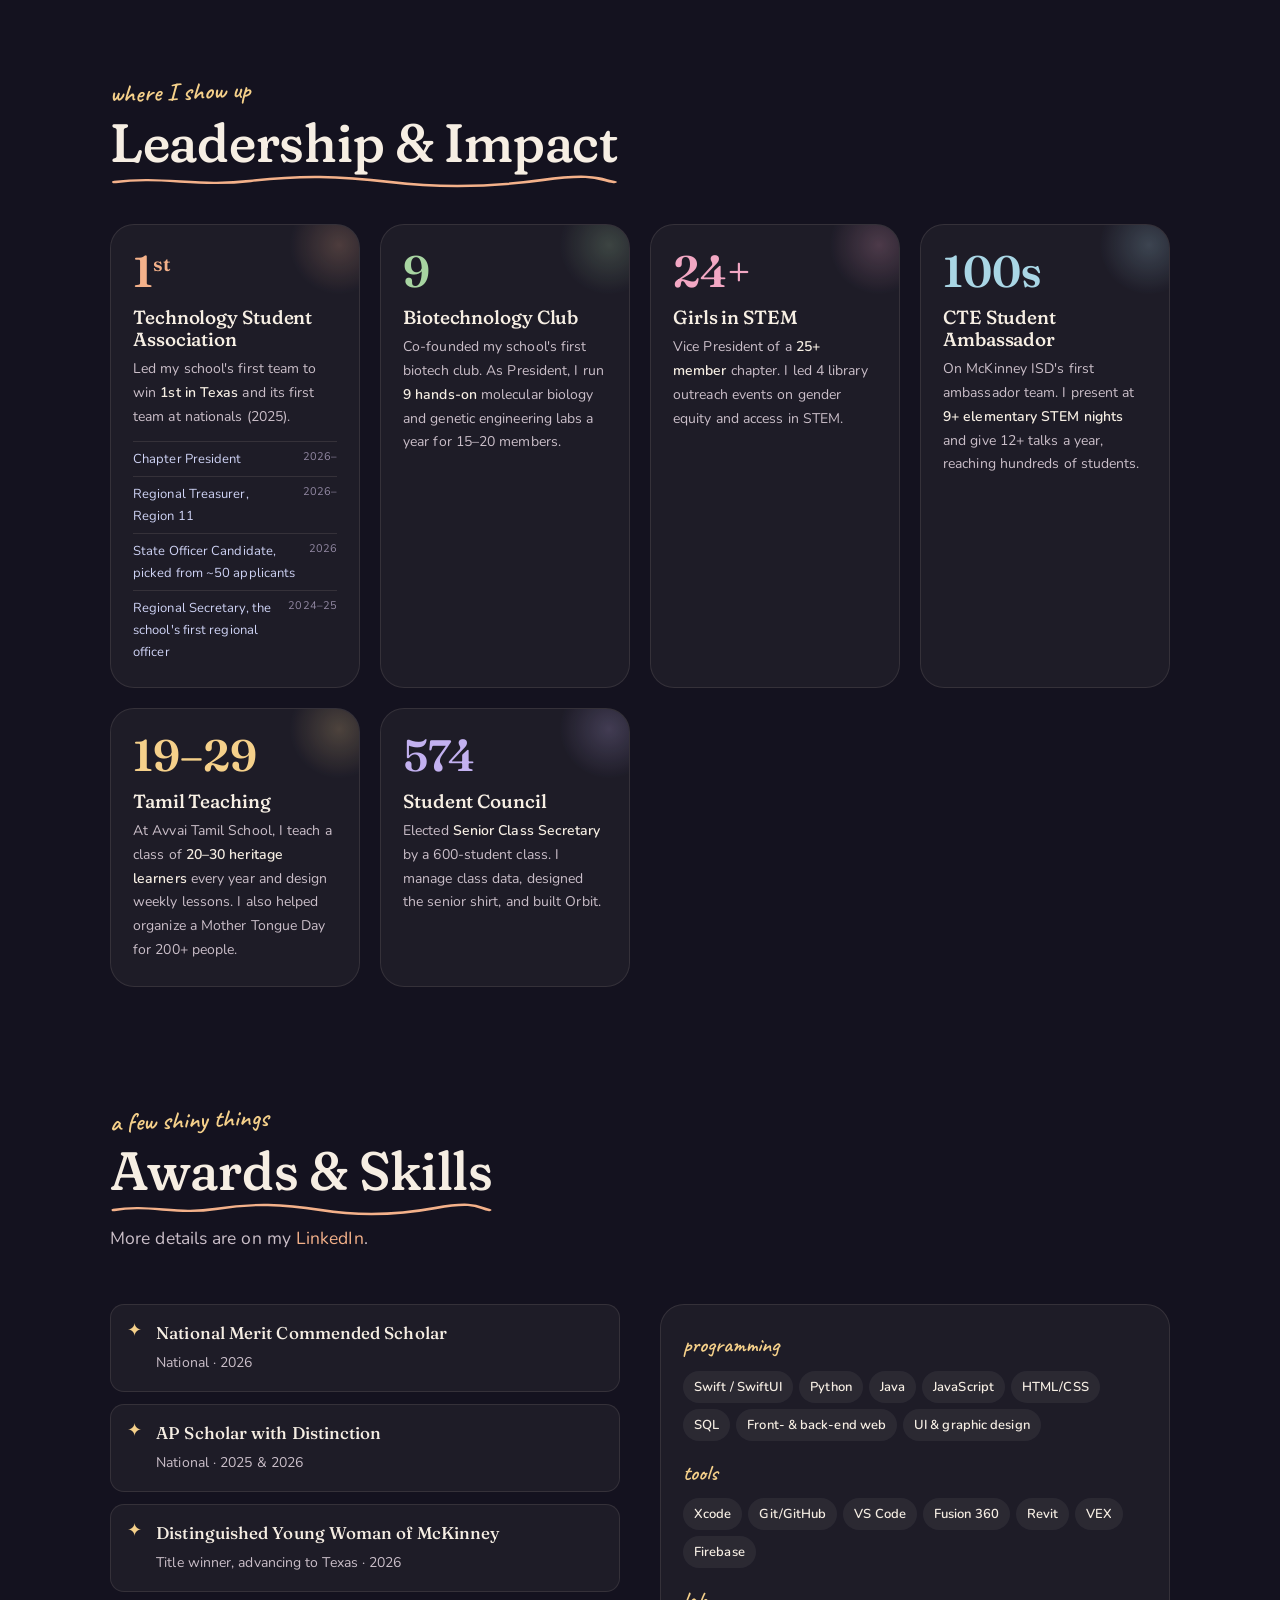
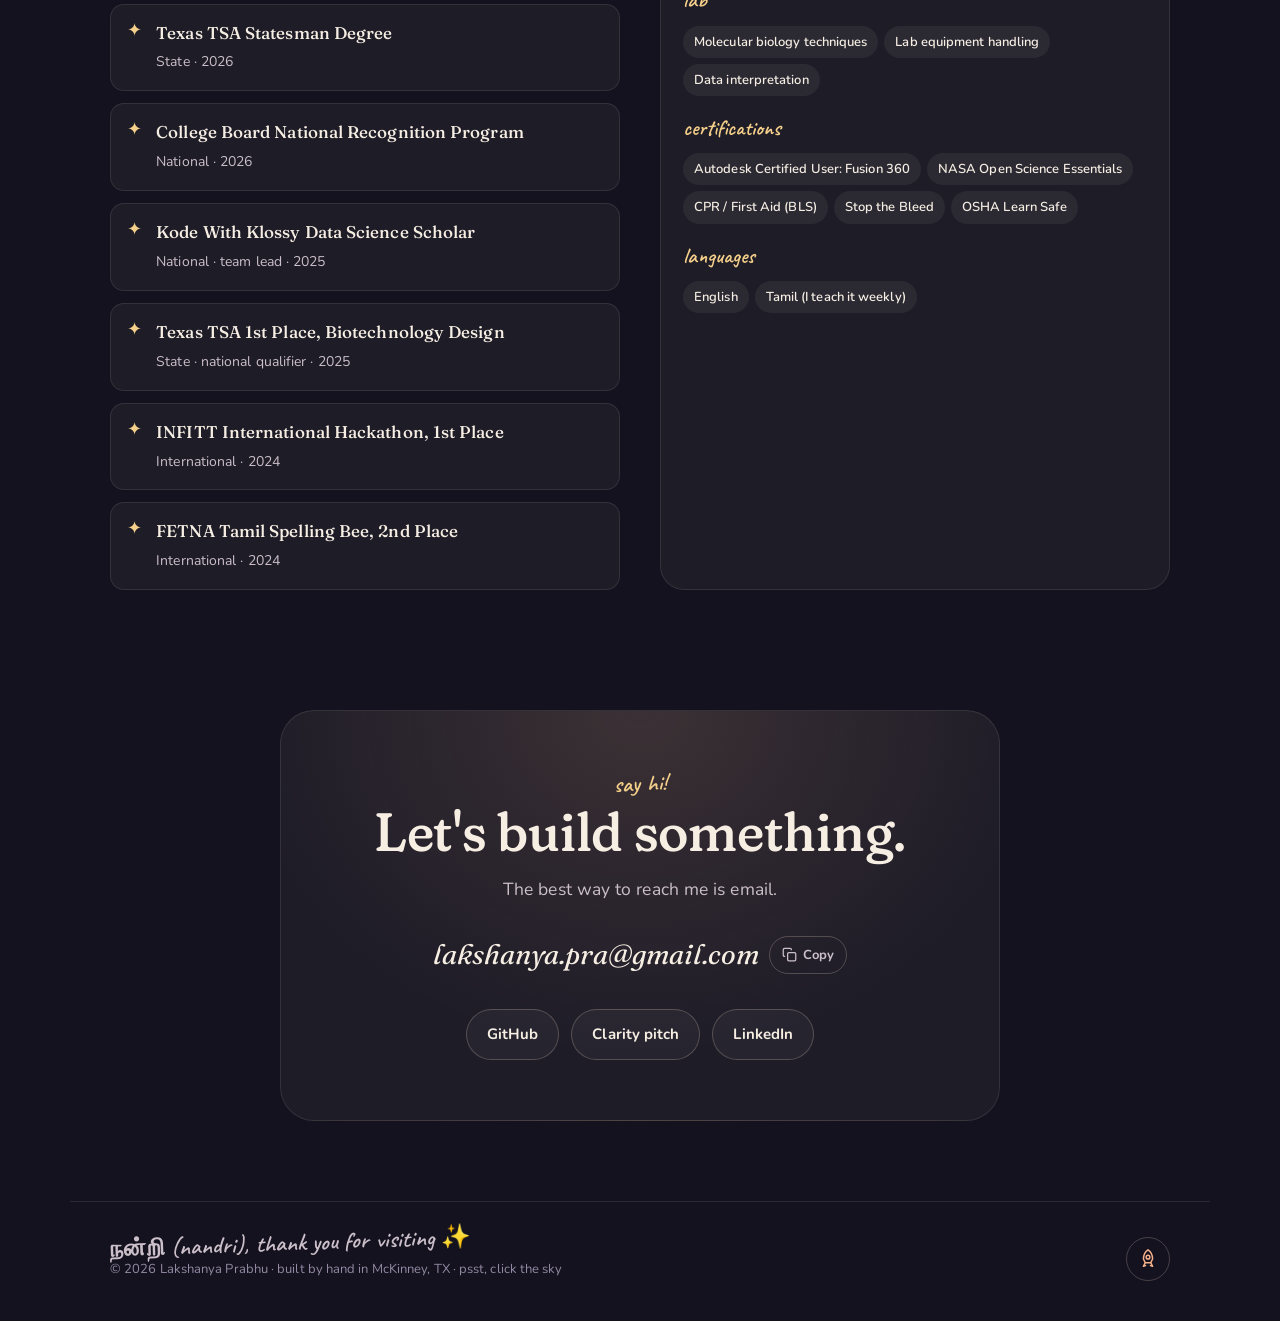
==== commit beeb90ab: "ver4- final elements uploaded" ====
--- a/index.html
+++ b/index.html
@@ -311,6 +311,9 @@
           <span class="mission">Mission 04 · 2025 – 2026 · TSA Engineering Design</span>
           <h3>Mars Rover Dust Mitigation</h3>
           <p class="case-tag">A Wimshurst-inspired electrostatic generator to keep Martian dust out of rover wheel axles. Competition theme: "Tools of Scientific Discovery."</p>
+          <div class="case-links">
+            <a href="assets/docs/rover-portfolio.pdf" class="link-pill" target="_blank" rel="noopener">Read the design portfolio (PDF) ↗</a>
+          </div>
         </header>
         <div class="dust-demo">
           <canvas aria-hidden="true"></canvas>
@@ -369,12 +372,15 @@
               </svg>
               <figcaption class="small">How it works (simplified). The figure-8 belt spins the disks in opposite directions.</figcaption>
             </figure>
-            <div class="gallery tiles" aria-label="Rover design process photos">
-              <div class="frame zoomable" data-cap="the first sketch" data-file="assets/img/rover-sketch.webp"><img src="assets/img/rover-sketch.webp" alt="Hand-drawn early sketch of the generator: CD-sized disk on a center axle between two supports, with dimensions and a question mark over the drive" loading="lazy" width="1200" height="1600" /></div>
-              <div class="frame zoomable" data-cap="v1 (didn’t work)" data-file="assets/img/rover-v1.jpg"><img src="assets/img/rover-v1.jpg" alt="First prototype (v1)" loading="lazy" /></div>
-              <div class="frame zoomable" data-cap="final!" data-file="assets/img/rover-v2.jpg"><img src="assets/img/rover-v2.jpg" alt="Final prototype" loading="lazy" /></div>
+            <div class="gallery tiles" aria-label="Rover design process: prototype 1, prototype 2, and the full portfolio">
+              <div class="frame zoomable" data-cap="v1 (didn’t work)" data-file="assets/img/rover-v1.webp"><img src="assets/img/rover-v1.webp" alt="Prototype 1 drawing: a disk with a double-ended brush driven by a motor or crank; notes say it was missing charge collectors, capacitors and electrodes" loading="lazy" width="675" height="526" /></div>
+              <div class="frame zoomable" data-cap="v2: the redesign" data-file="assets/img/rover-sketch.webp"><img src="assets/img/rover-sketch.webp" alt="Prototype 2 sketch: CD-sized disk on a center axle between two supports, with dimensions and plans to embed it into the supports" loading="lazy" width="1200" height="1600" /></div>
+              <a class="frame portfolio-tile" data-cap="full portfolio ↗" data-file="assets/img/rover-portfolio-preview.webp" href="assets/docs/rover-portfolio.pdf" target="_blank" rel="noopener" aria-label="Open the full Engineering Design portfolio (PDF, 23 pages)">
+                <img src="assets/img/rover-portfolio-preview.webp" alt="Cover preview of the Regolith Mars Rover Repeller engineering design portfolio with CAD drawings" loading="lazy" width="900" height="1290" />
+                <span class="pdf-badge">PDF</span>
+              </a>
             </div>
-            <p class="gallery-hint">tap a photo to enlarge</p>
+            <p class="gallery-hint">tap a sketch to enlarge · the portfolio opens as a PDF</p>
           </div>
 
           <ol class="log">
--- a/style.css
+++ b/style.css
@@ -810,6 +810,14 @@
   content: attr(data-cap); position: absolute; left: 0; right: 0; bottom: 6px; text-align: center;
   font-family: var(--font-hand); font-size: 19px; font-weight: 600; color: #3a2c26;
 }
+.gallery.tiles .frame img { object-fit: contain; background: #fff; }
+.gallery.tiles .portfolio-tile img { object-fit: cover; object-position: top; }
+.gallery.tiles .portfolio-tile { text-decoration: none; }
+.gallery.tiles .portfolio-tile:hover { transform: rotate(0) translateY(-6px) scale(1.04); }
+.pdf-badge {
+  position: absolute; top: 14px; right: 14px; padding: 2px 9px; border-radius: 999px;
+  font: 700 11px/1.6 var(--font-body); color: #fff; background: #c9785a; box-shadow: 0 2px 6px rgba(0,0,0,.25);
+}
 .gallery.tiles .frame.missing { background: #efe4d7; border: 0; display: block; }
 .gallery.tiles .frame.missing::after {
   position: absolute; inset: 8px 8px 36px; display: grid; place-items: center; content: "photo coming soon";
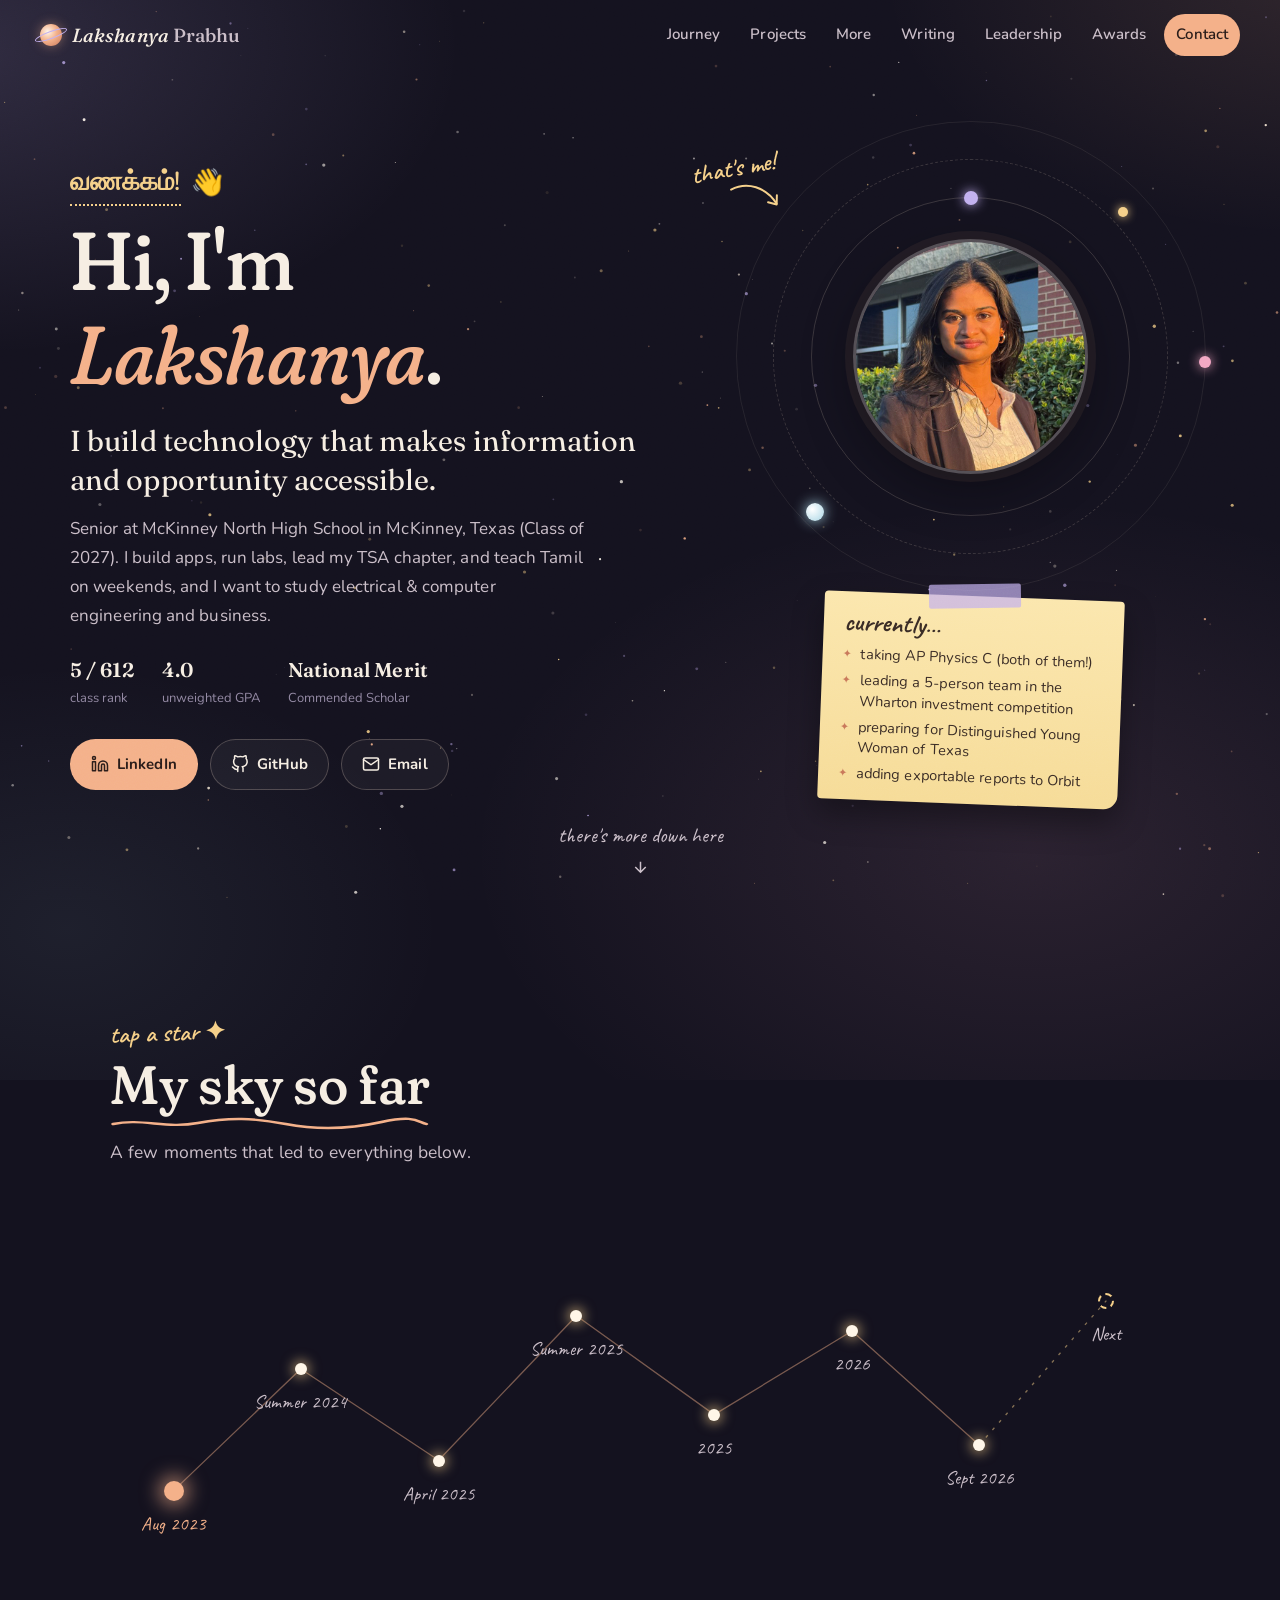
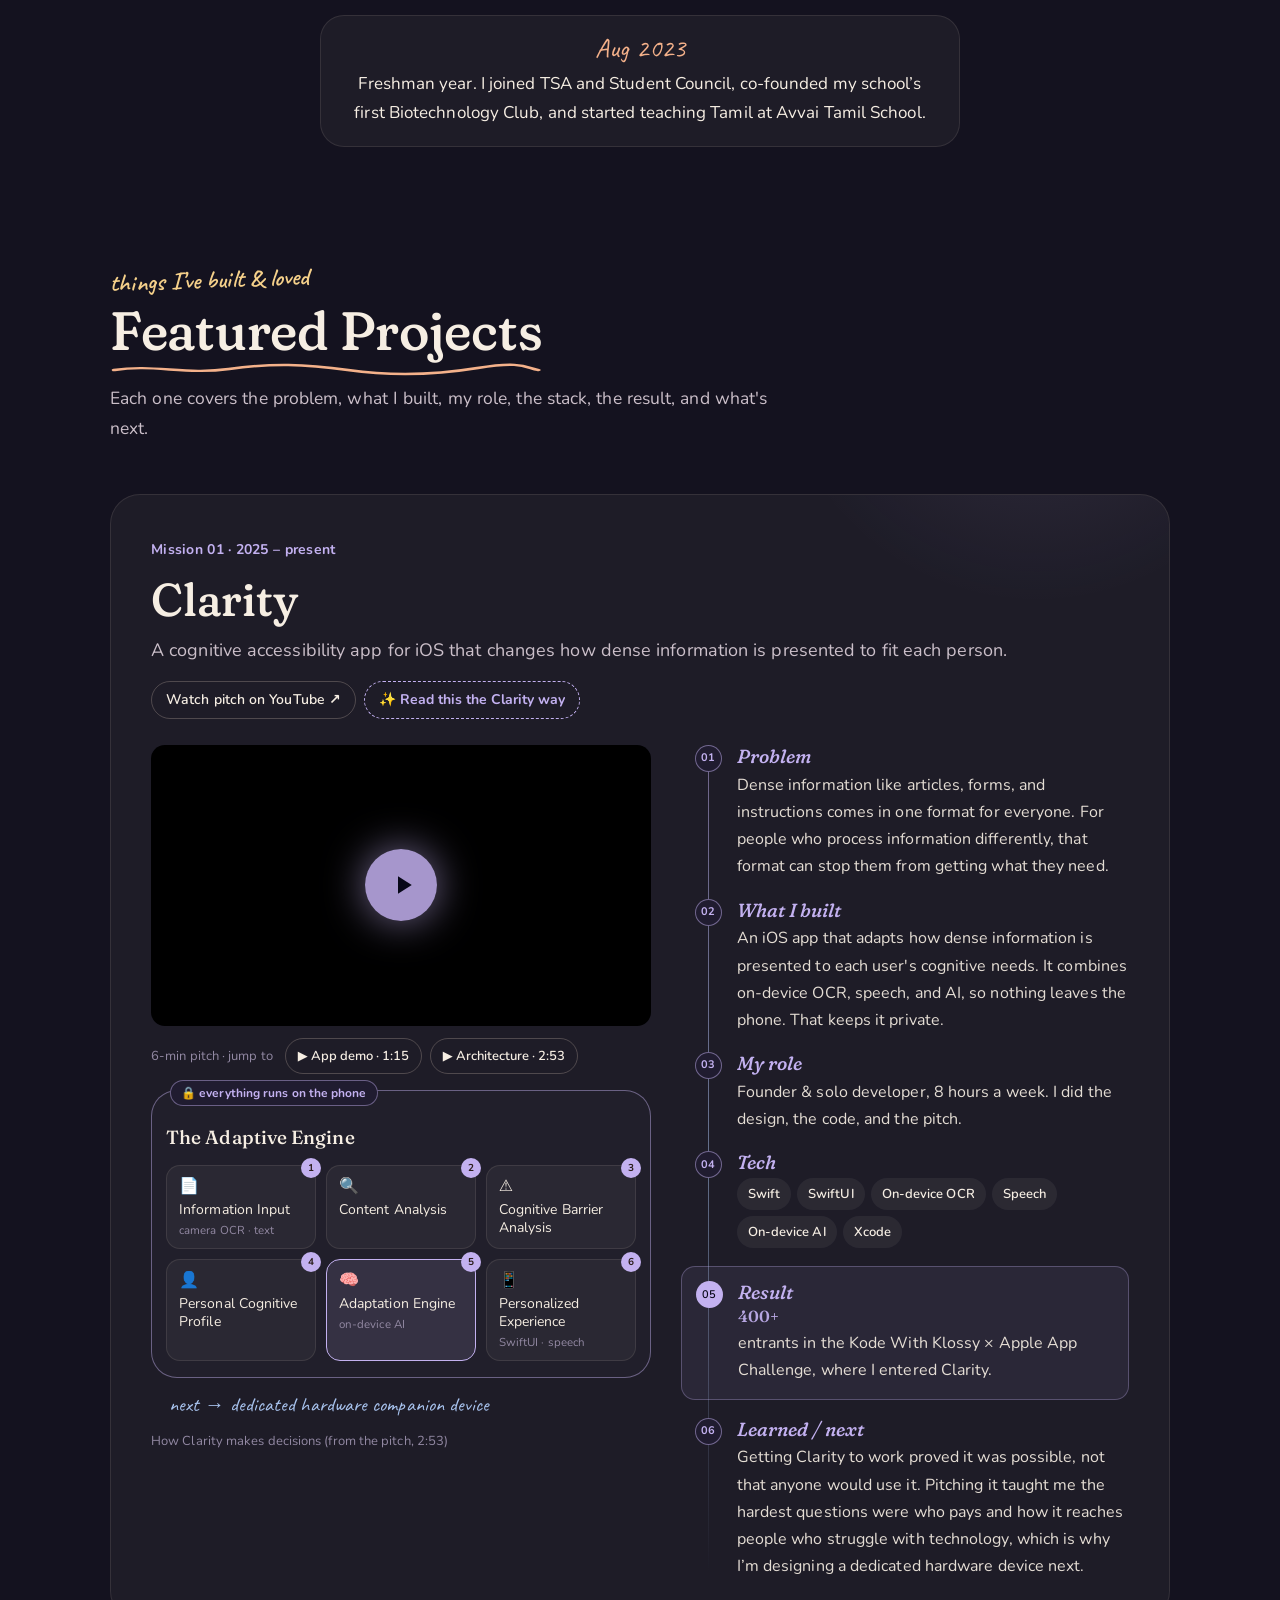
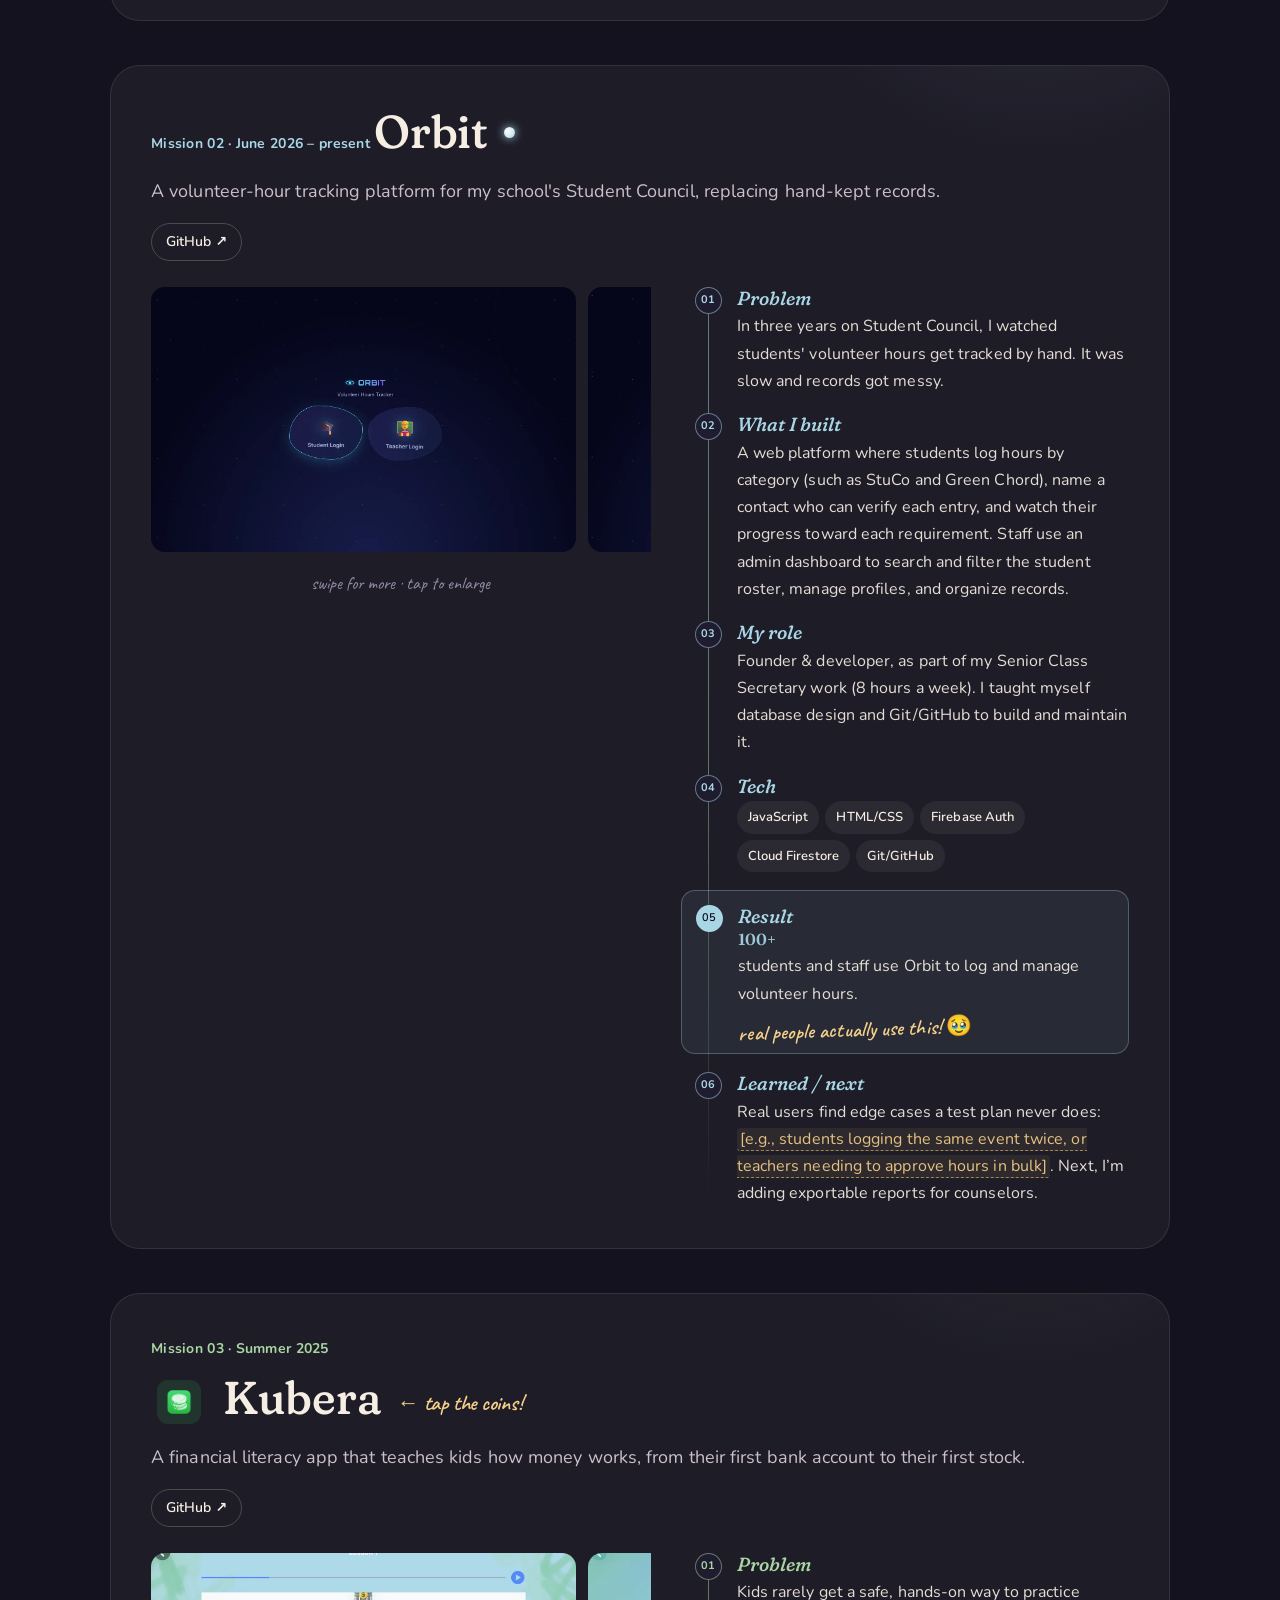
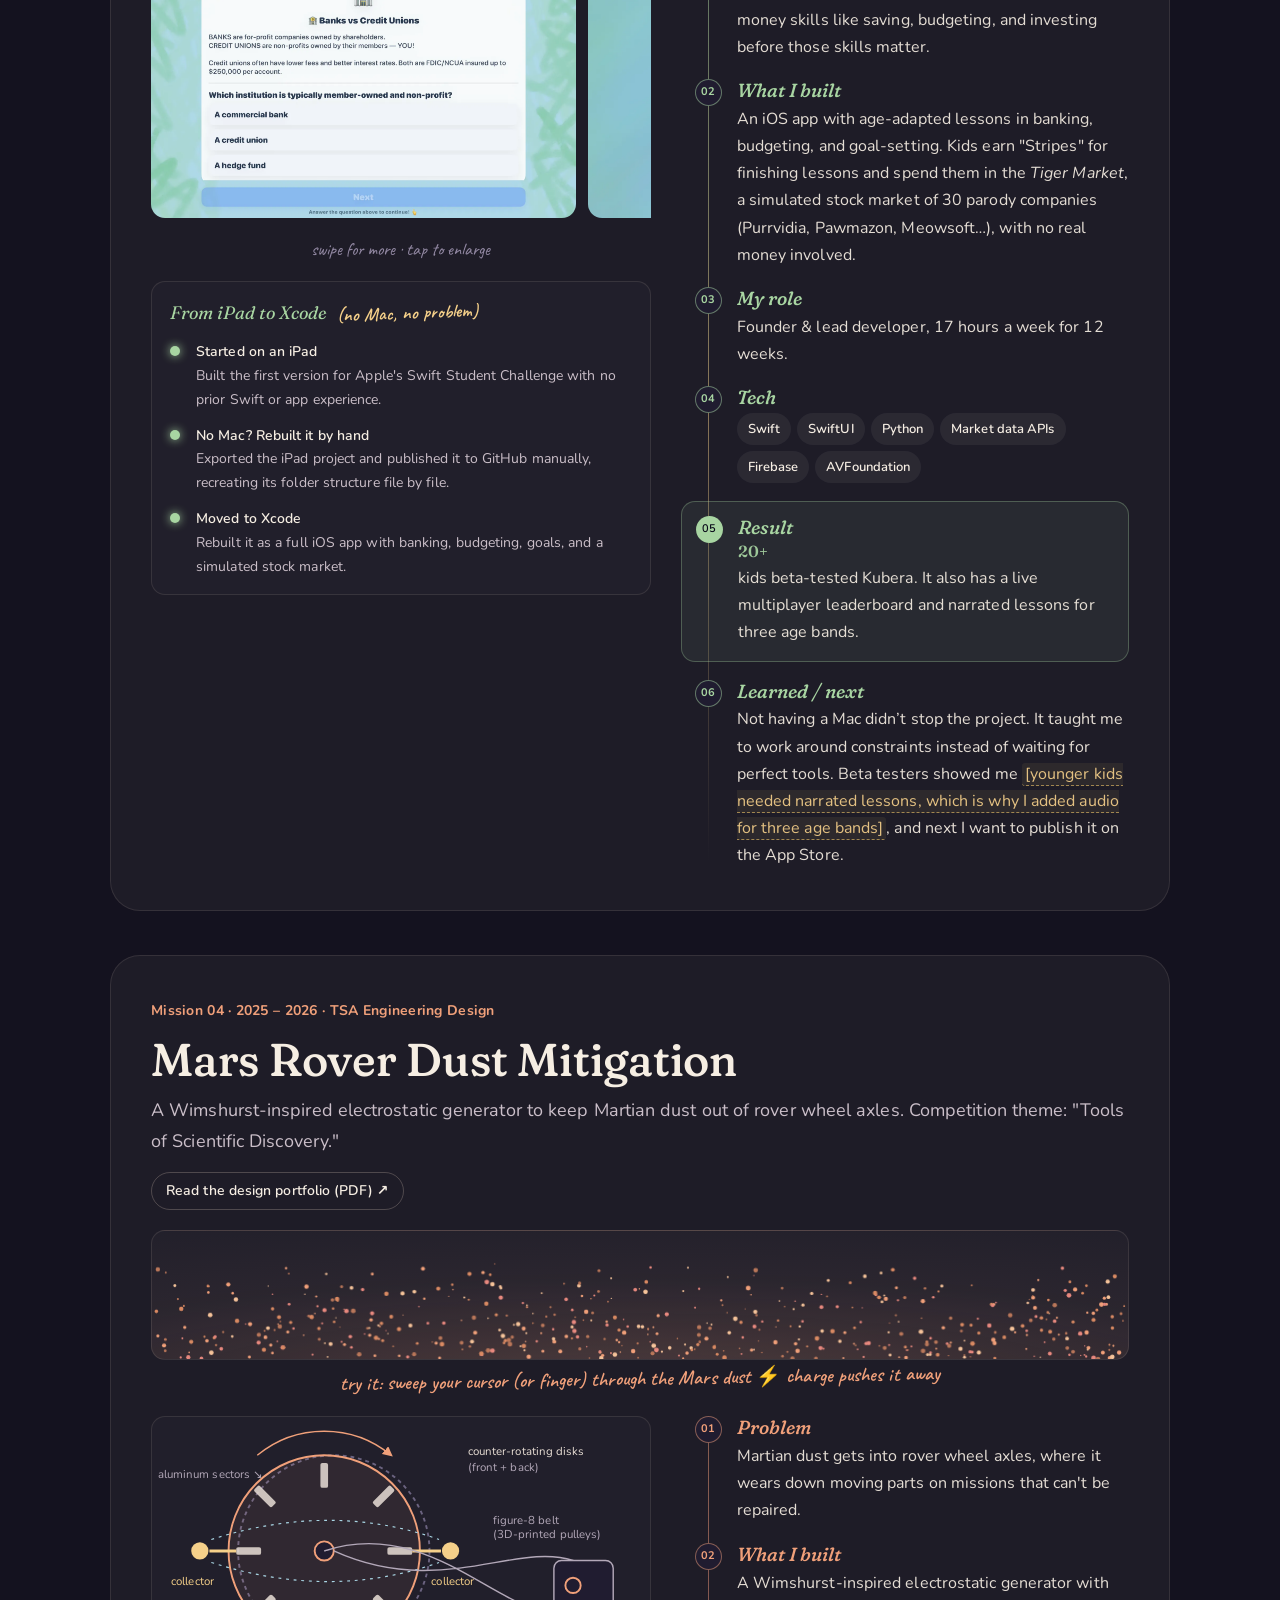
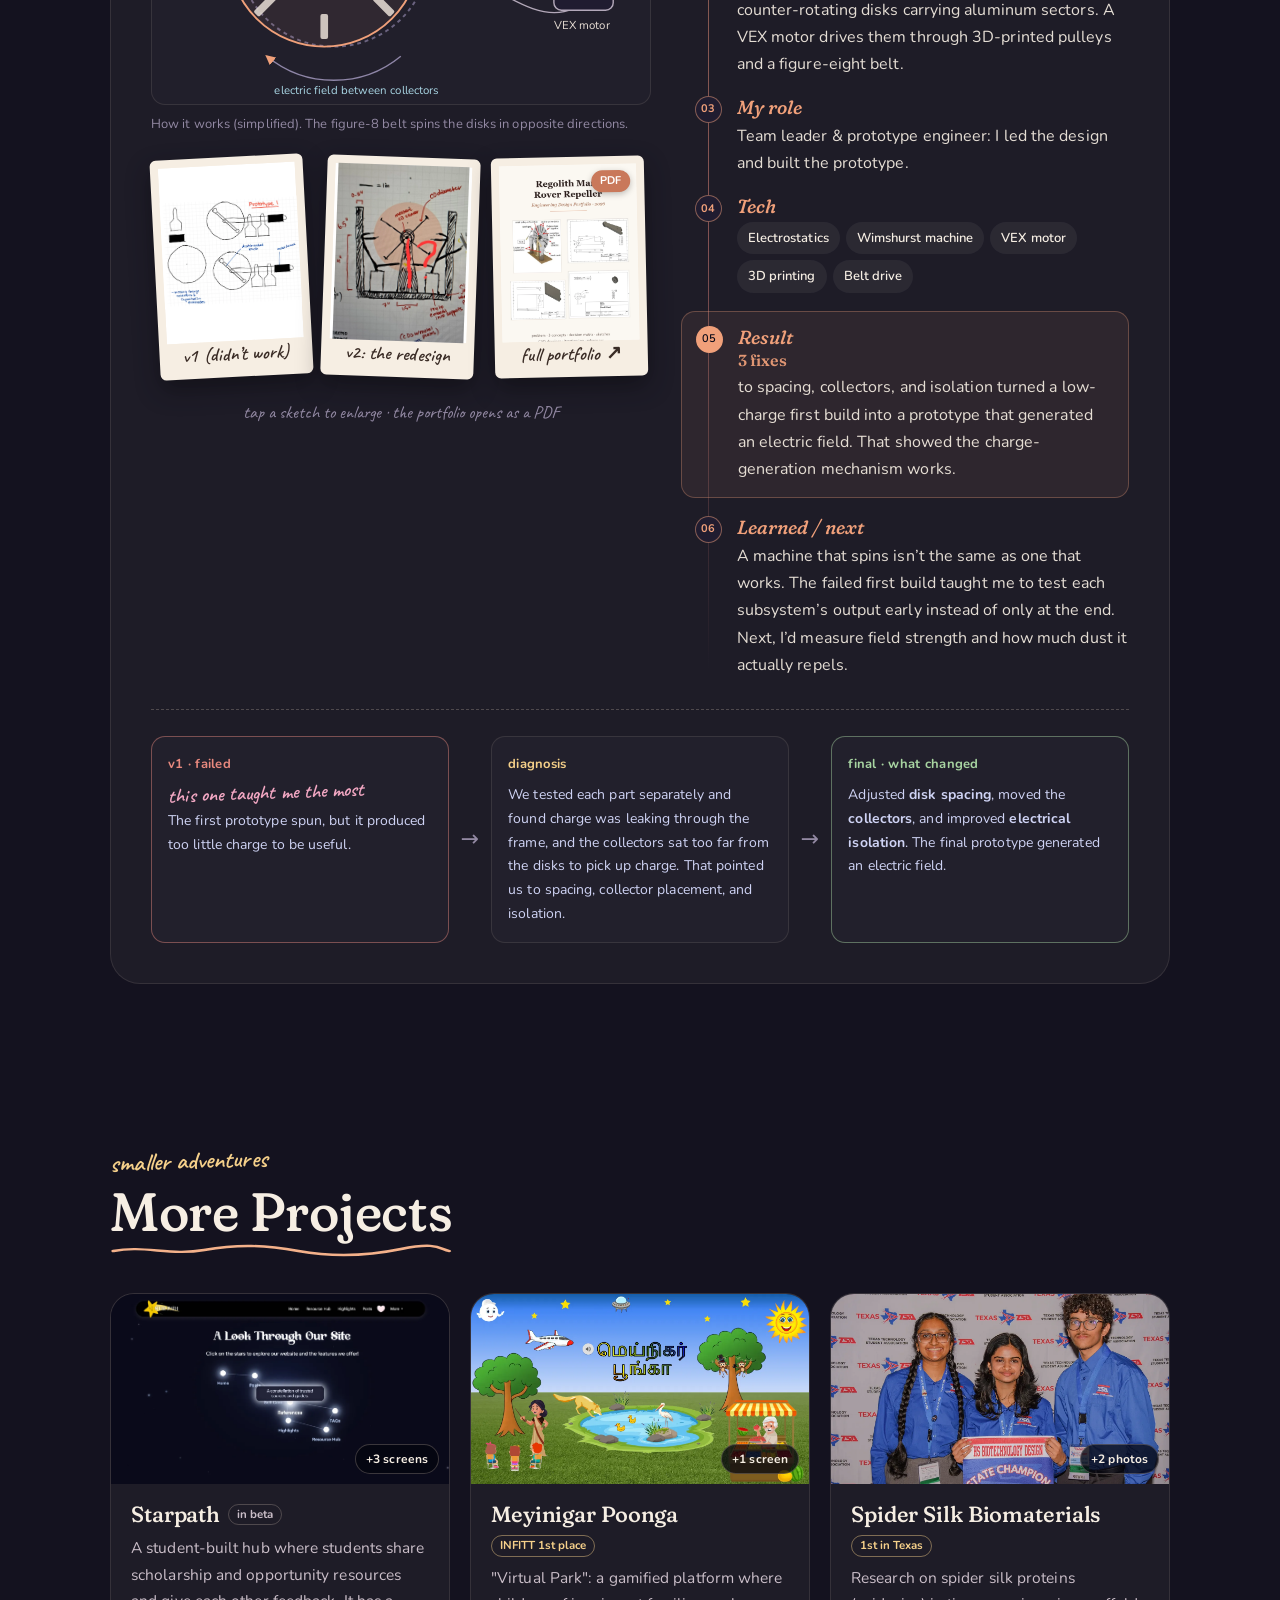
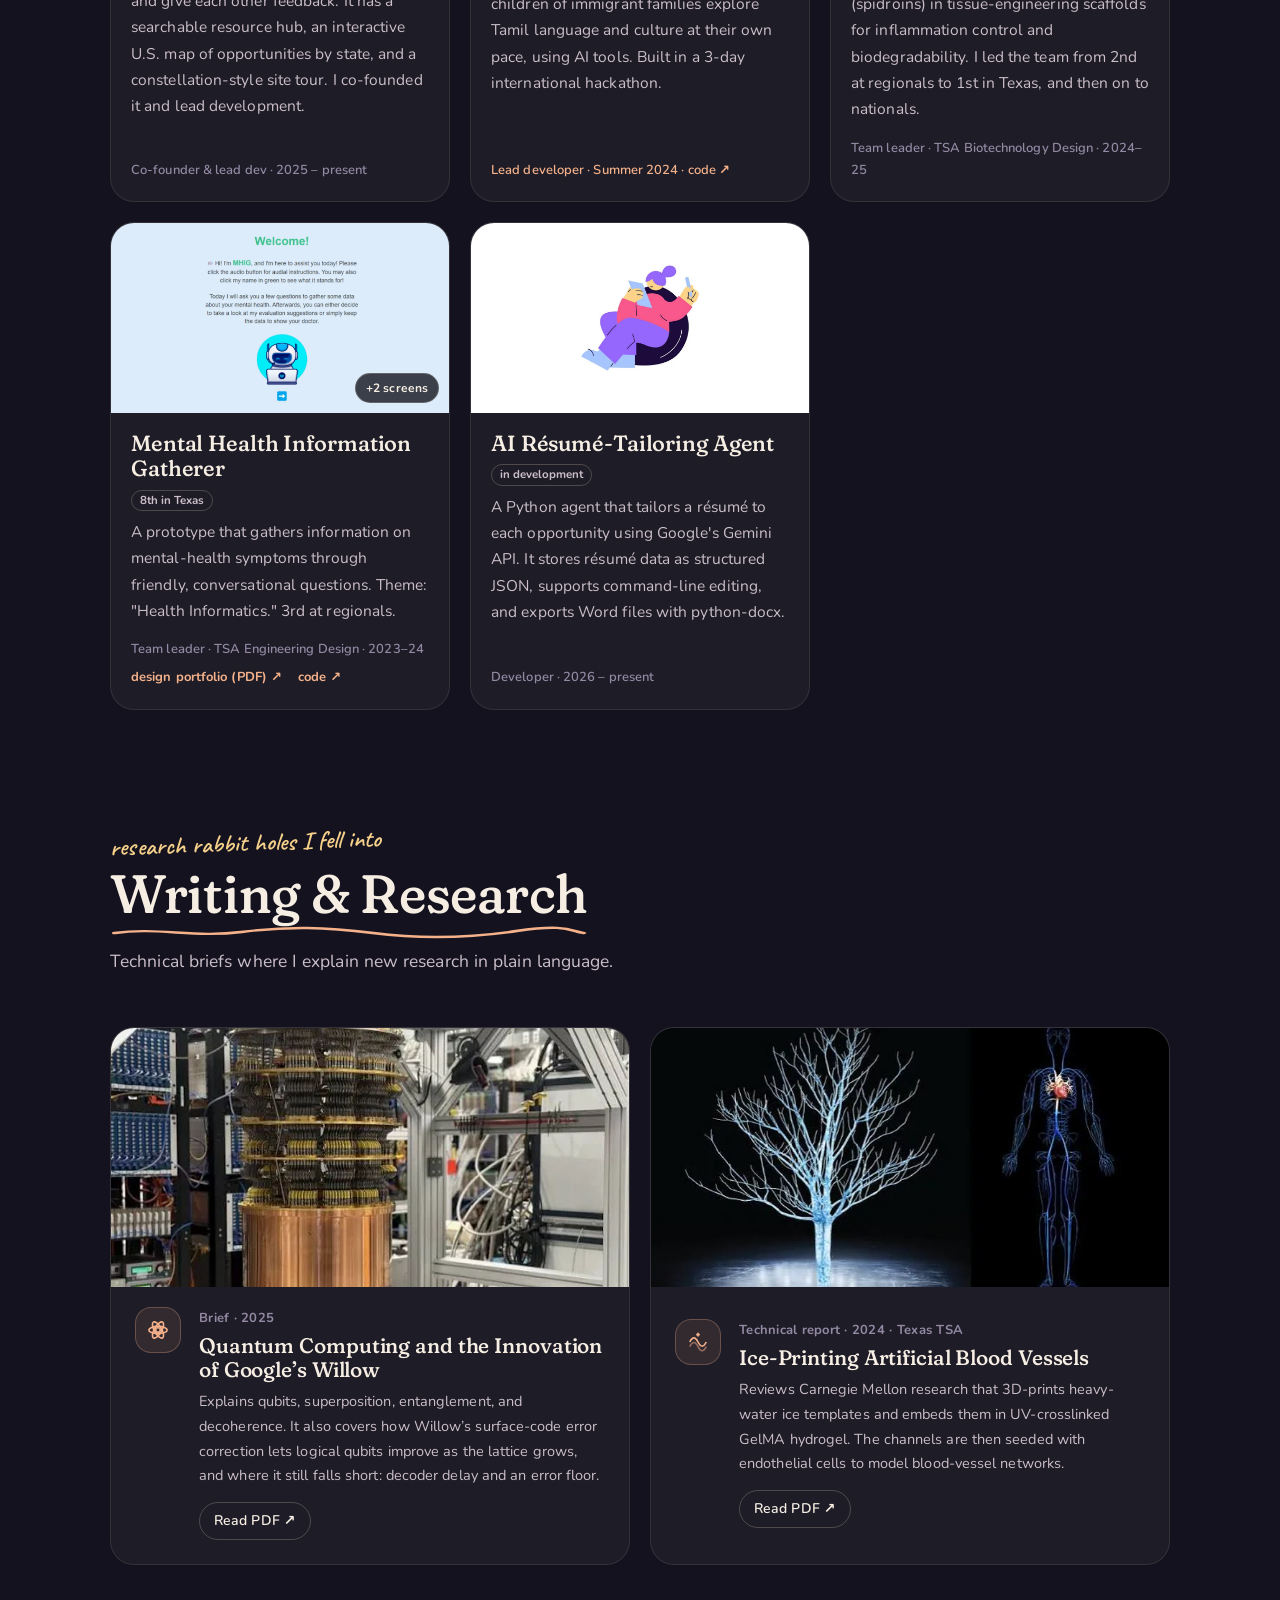
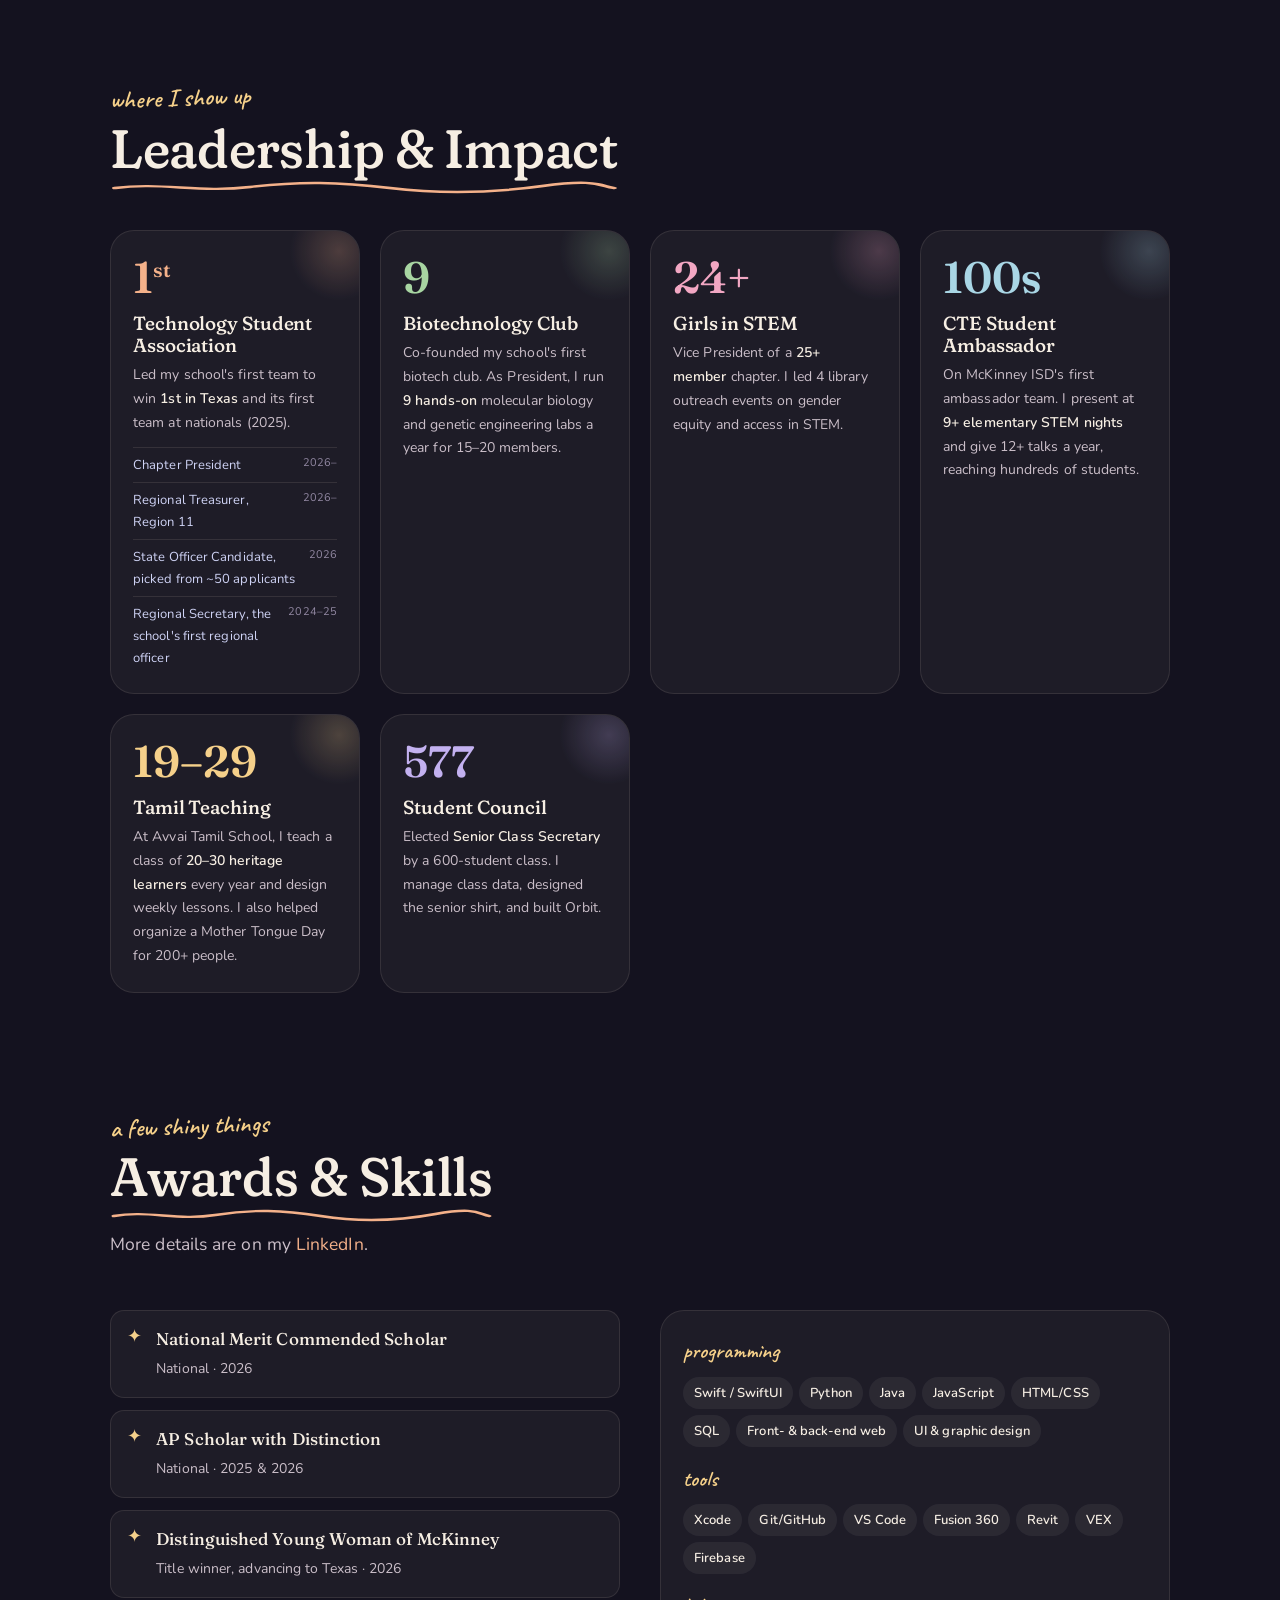
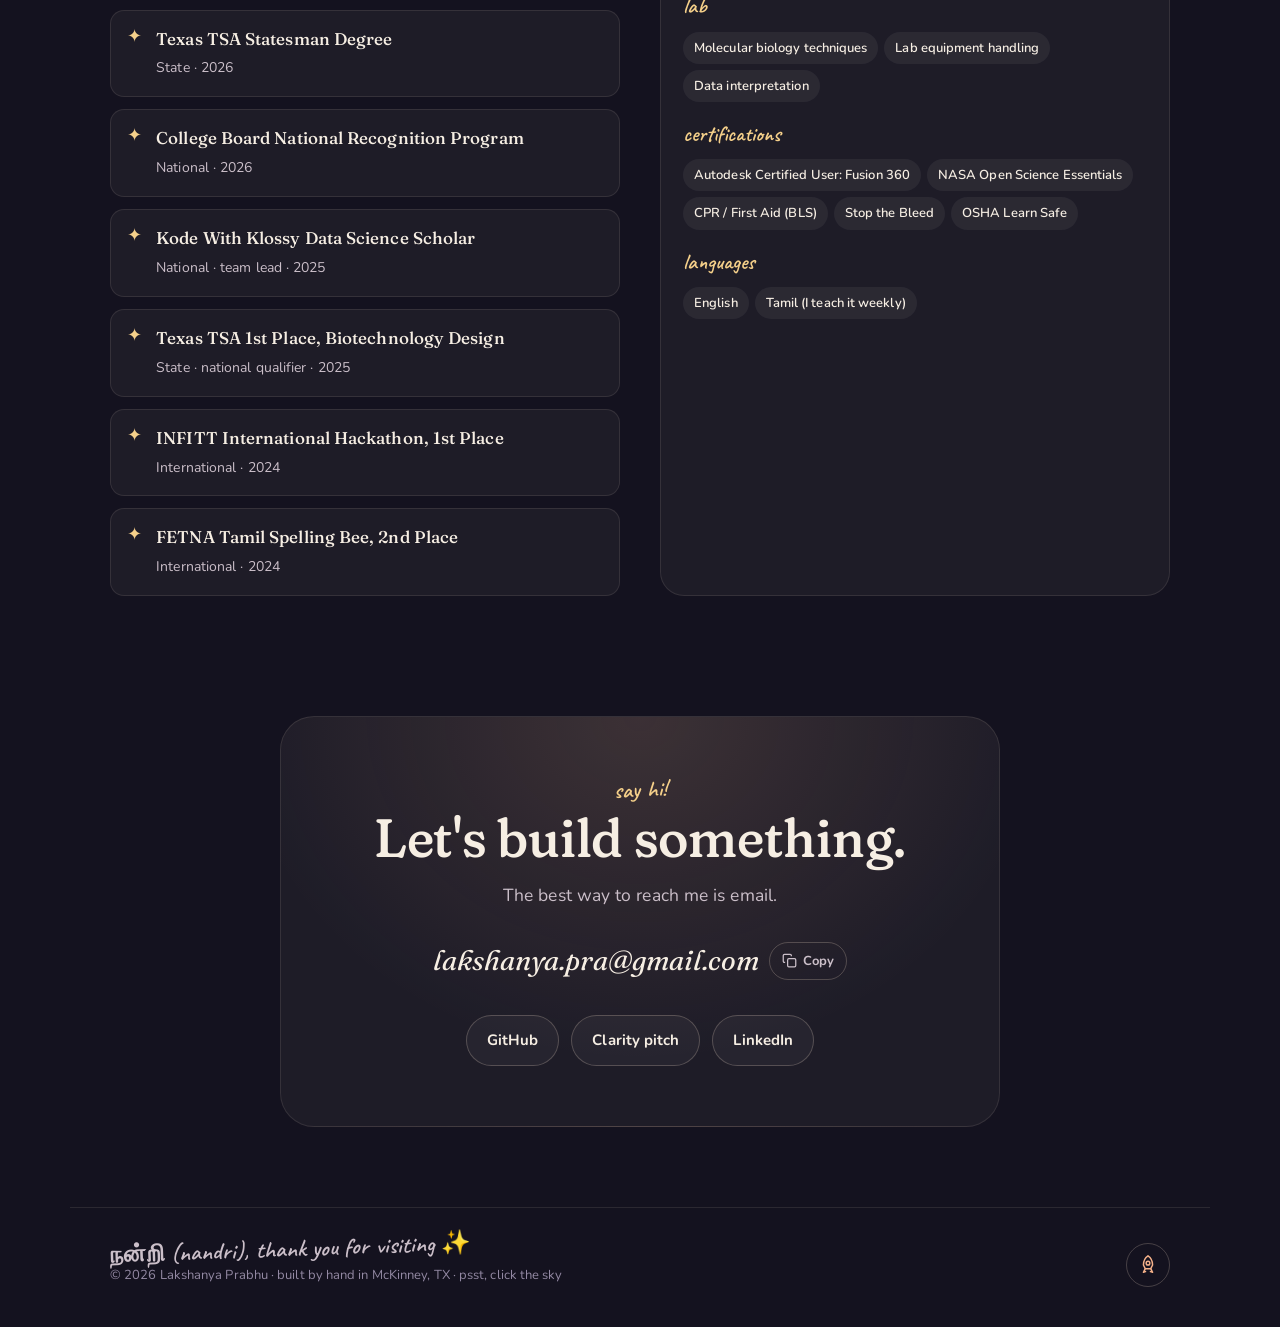
==== commit 7fce815f: "ver5" ====
--- a/index.html
+++ b/index.html
@@ -300,7 +300,7 @@
               <p class="stat"><span data-count="20">20</span>+</p>
               <p>kids beta-tested Kubera. It also has a live multiplayer leaderboard and narrated lessons for three age bands.</p>
             </li>
-            <li><h4>Learned / next</h4><p>Not having a Mac didn’t stop the project. It taught me to work around constraints instead of waiting for perfect tools. Beta testers showed me <span class="todo">[e.g., younger kids needed narrated lessons, which is why I added audio for three age bands]</span>, and next I want to publish it on the App Store.</p></li>
+            <li><h4>Learned / next</h4><p>Not having a Mac didn’t stop the project. It taught me to work around constraints instead of waiting for perfect tools. Beta testers showed me <span class="todo">[younger kids needed narrated lessons, which is why I added audio for three age bands]</span>, and next I want to publish it on the App Store.</p></li>
           </ol>
         </div>
       </article>
@@ -477,17 +477,28 @@
           </div>
         </article>
 
-        <a class="card reveal" href="https://github.com/Lakshanya-P/mhig" target="_blank" rel="noopener">
-          <div class="frame card-img" data-file="assets/img/mhig.jpg"><img src="assets/img/mhig.jpg" alt="Mental Health Information Gatherer prototype" loading="lazy" /></div>
+        <article class="card reveal" data-gallery>
+          <div class="frame card-img zoomable" data-file="assets/img/mhig-welcome.webp">
+            <img src="assets/img/mhig-welcome.webp" alt="MHIG welcome screen: a friendly robot introduces itself, with an audio button for spoken instructions" loading="lazy" width="1280" height="720" />
+            <span class="more-shots">+2 screens</span>
+          </div>
+          <div hidden>
+            <img data-src="assets/img/mhig-mobile.webp" alt="MHIG's welcome screen in the mobile prototype" />
+            <img data-src="assets/img/mhig-flow.webp" alt="MHIG flowchart: open page, sign up or log in with a user ID, questions page, then conclusion page" />
+          </div>
           <div class="card-body">
             <h3>Mental Health Information Gatherer <span class="badge">8th in Texas</span></h3>
             <p>A prototype that gathers information on mental-health symptoms through friendly, conversational questions. Theme: "Health Informatics." 3rd at regionals.</p>
-            <span class="card-meta">Team leader · TSA Engineering Design · 2023–24 · code ↗</span>
-          </div>
-        </a>
+            <span class="card-meta">Team leader · TSA Engineering Design · 2023–24</span>
+            <span class="card-links">
+              <a href="assets/docs/mhig-portfolio.pdf" target="_blank" rel="noopener">design portfolio (PDF) ↗</a>
+              <a href="https://github.com/Lakshanya-P/mhig" target="_blank" rel="noopener">code ↗</a>
+            </span>
+          </div>
+        </article>
 
         <article class="card reveal">
-          <div class="frame card-img" data-file="assets/img/resume-agent.jpg"><img src="assets/img/resume-agent.jpg" alt="AI résumé-tailoring agent running in a terminal" loading="lazy" /></div>
+          <div class="frame card-img zoomable" data-file="assets/img/resume-agent.webp"><img src="assets/img/resume-agent.webp" alt="Illustration of a person relaxing in a beanbag chair, editing a document" loading="lazy" width="1280" height="720" /></div>
           <div class="card-body">
             <h3>AI Résumé-Tailoring Agent <span class="badge">in development</span></h3>
             <p>A Python agent that tailors a résumé to each opportunity using Google's Gemini API. It stores résumé data as structured JSON, supports command-line editing, and exports Word files with python-docx.</p>
--- a/style.css
+++ b/style.css
@@ -843,6 +843,9 @@
 .doc-img img { transition: transform .6s var(--ease); }
 .pos-low { object-position: center 70%; }
 .card-body a.card-meta { color: var(--cyan); width: max-content; }
+.card-links { display: flex; flex-wrap: wrap; gap: 6px 16px; font-size: 13px; font-weight: 700; }
+.card-meta + .card-links { margin-top: -2px; }
+.card-links a:hover { text-decoration: underline; }
 .card-body a.card-meta:hover { text-decoration: underline; }
 
 /* Leadership: each card gets its own soft color */
